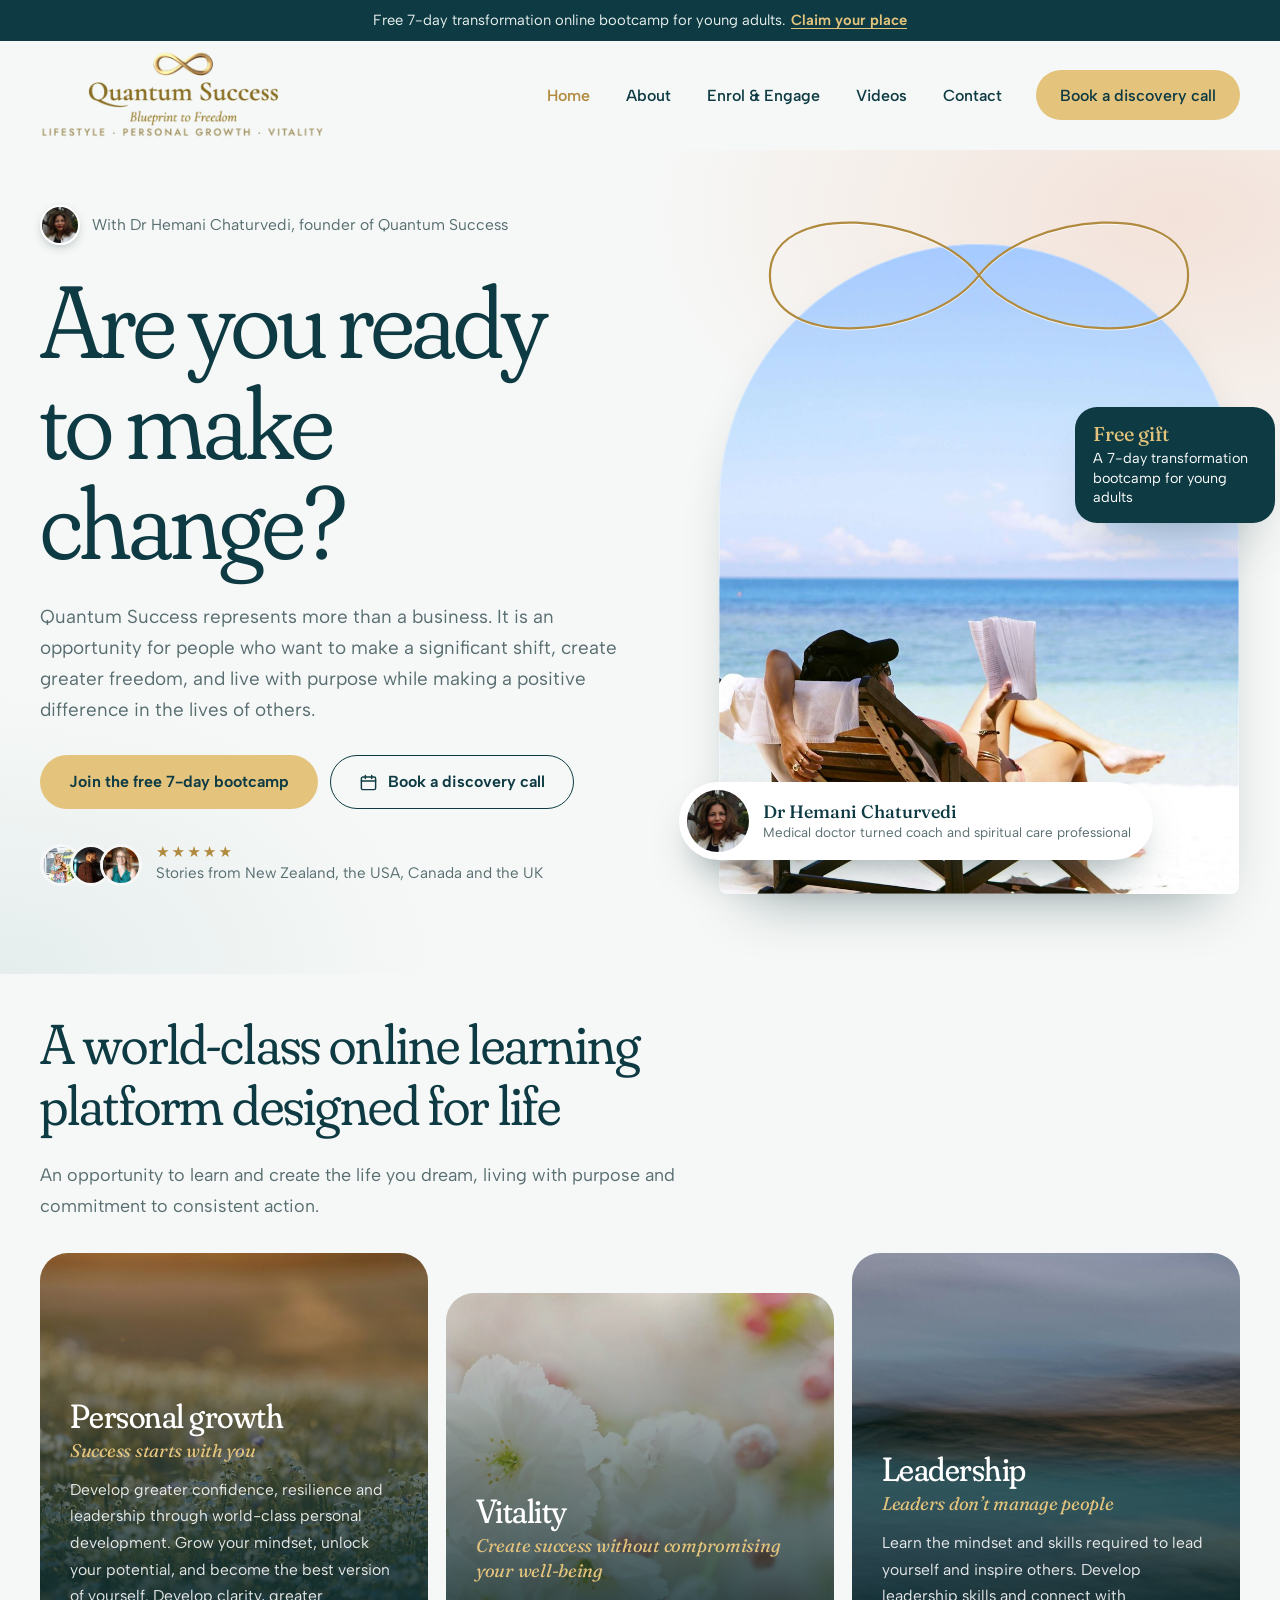
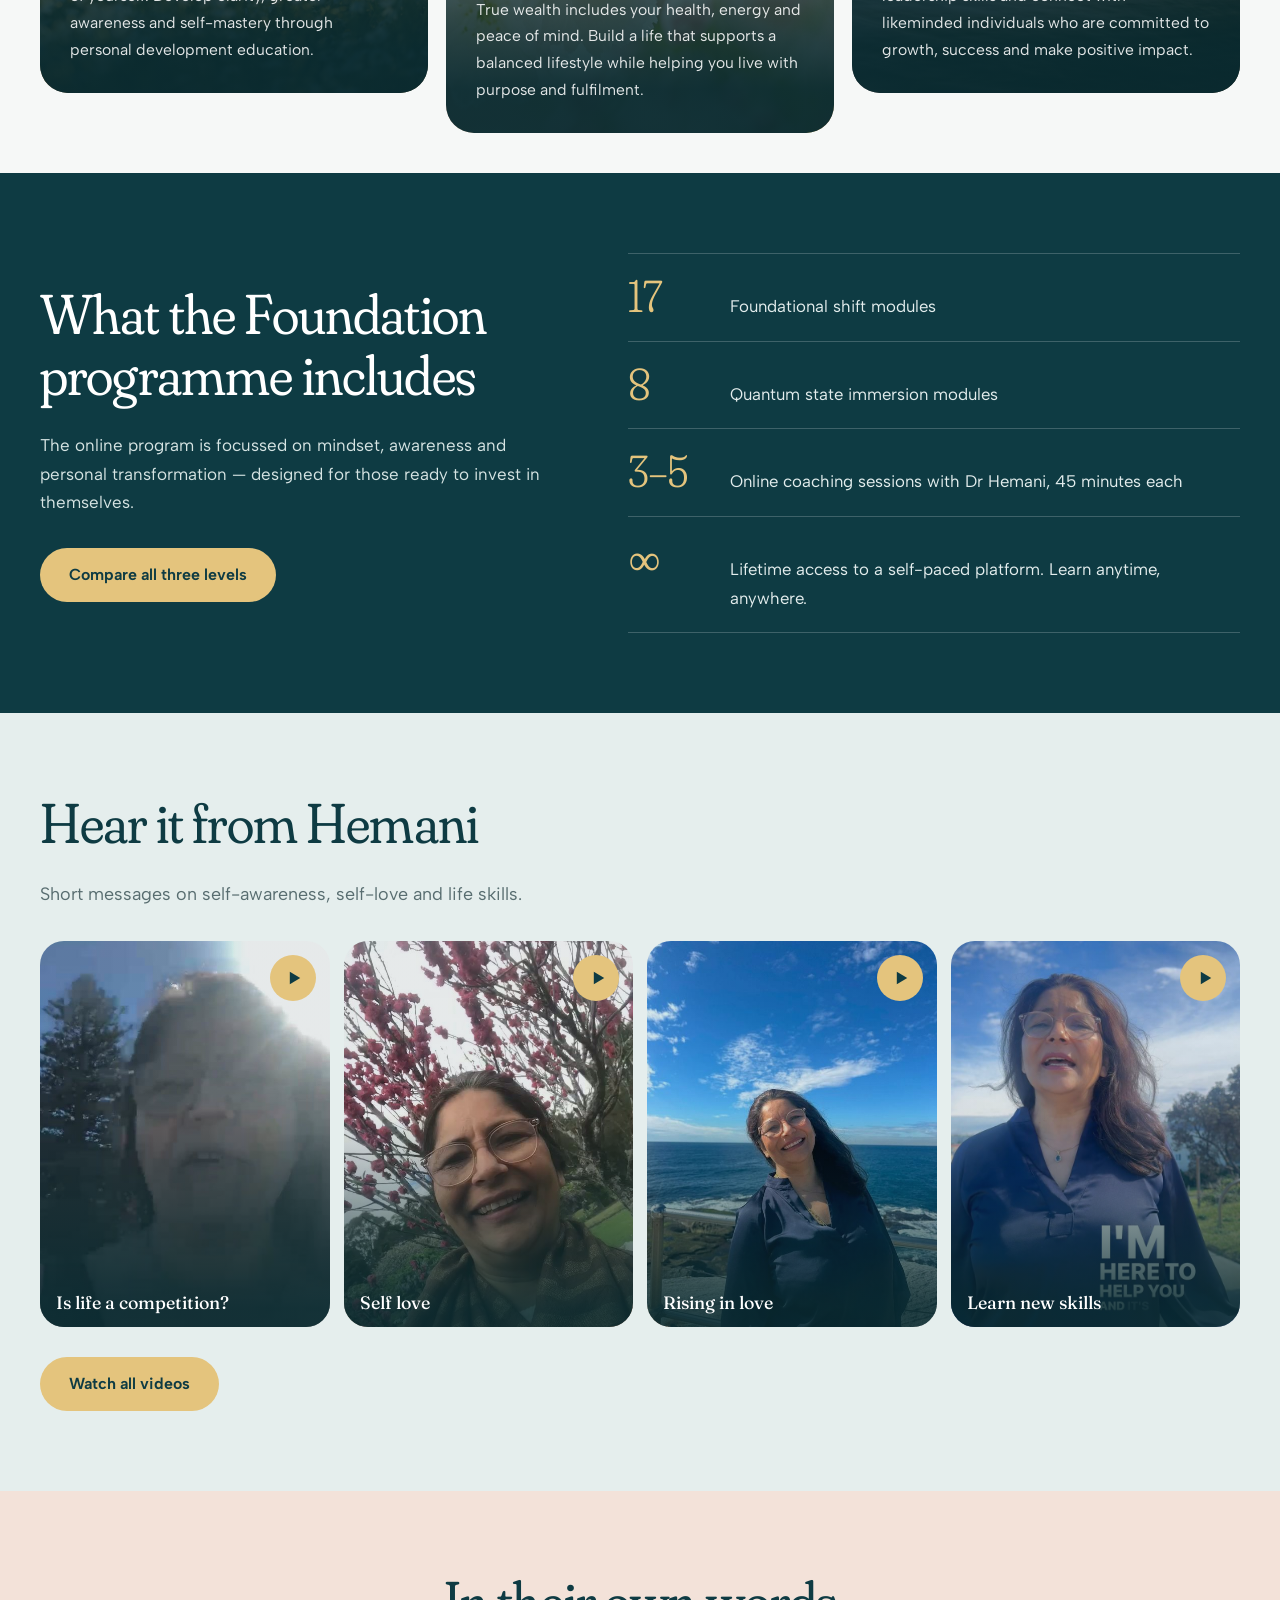
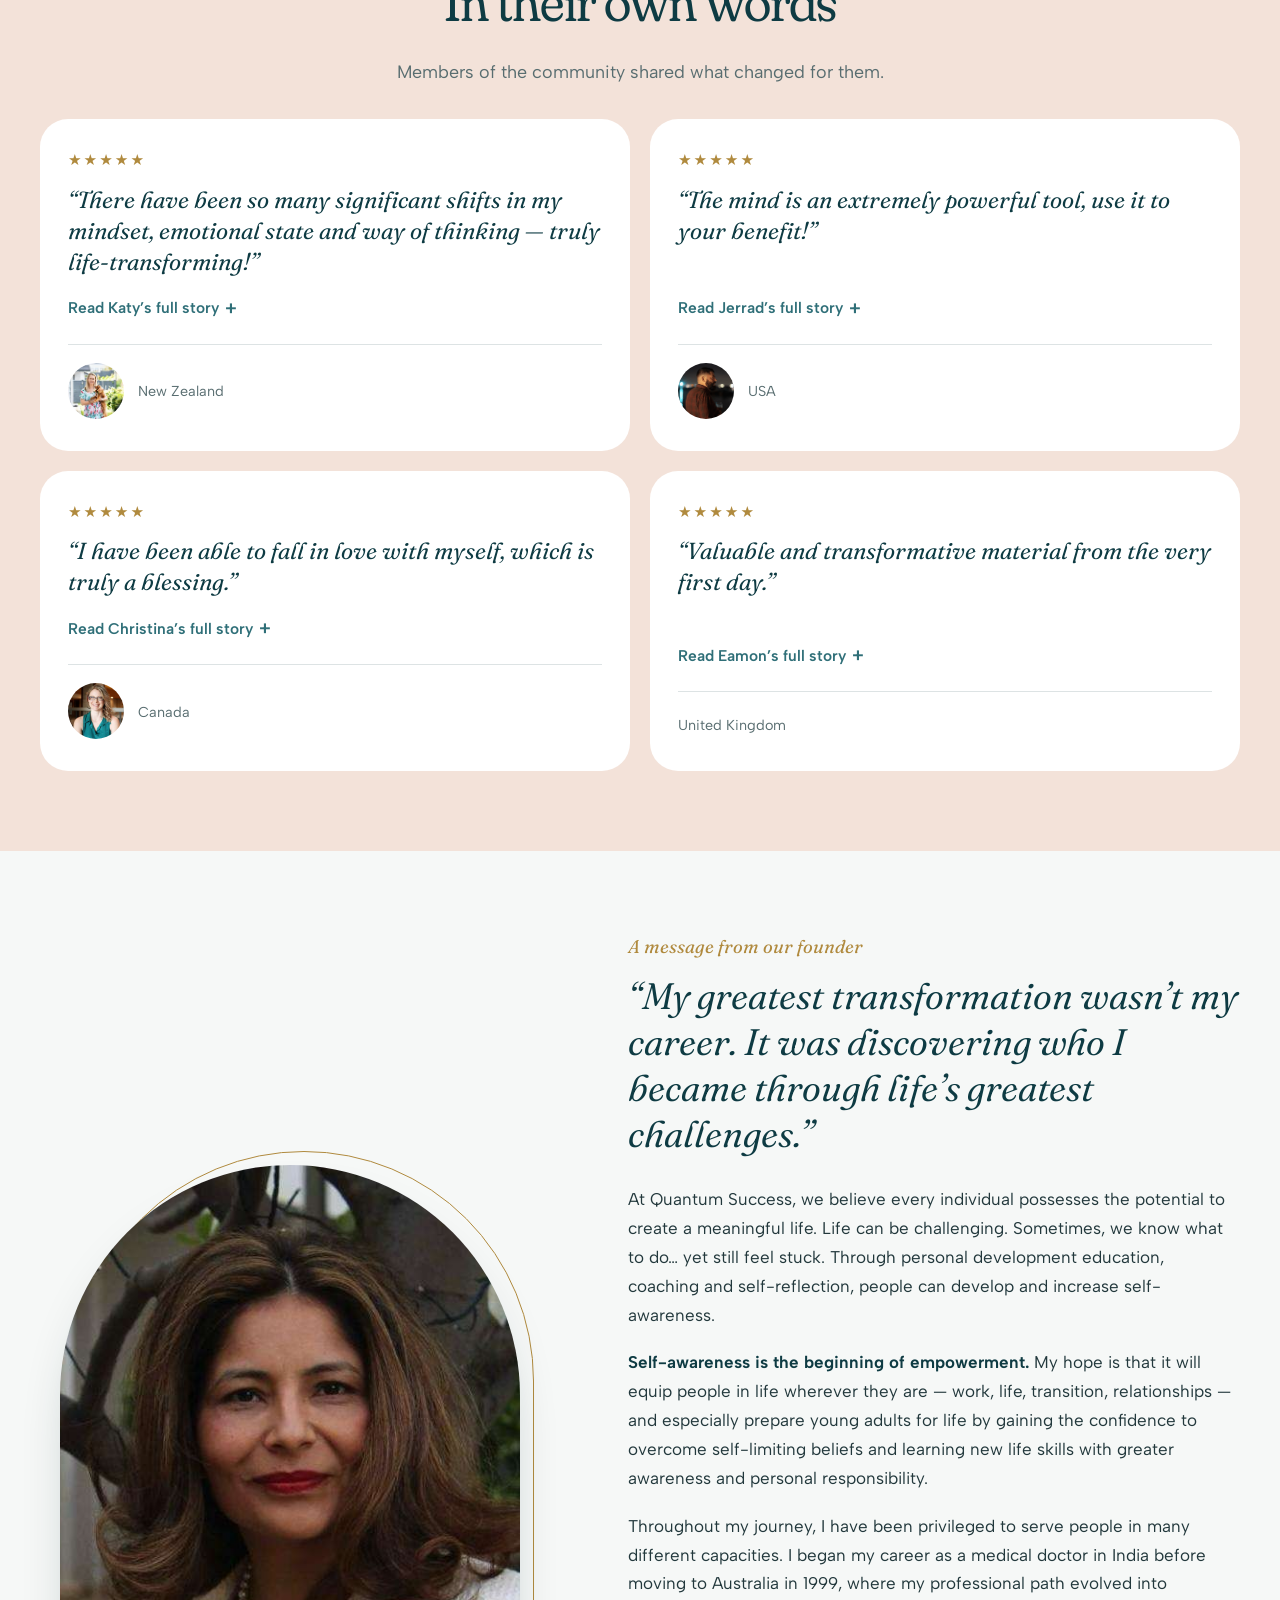
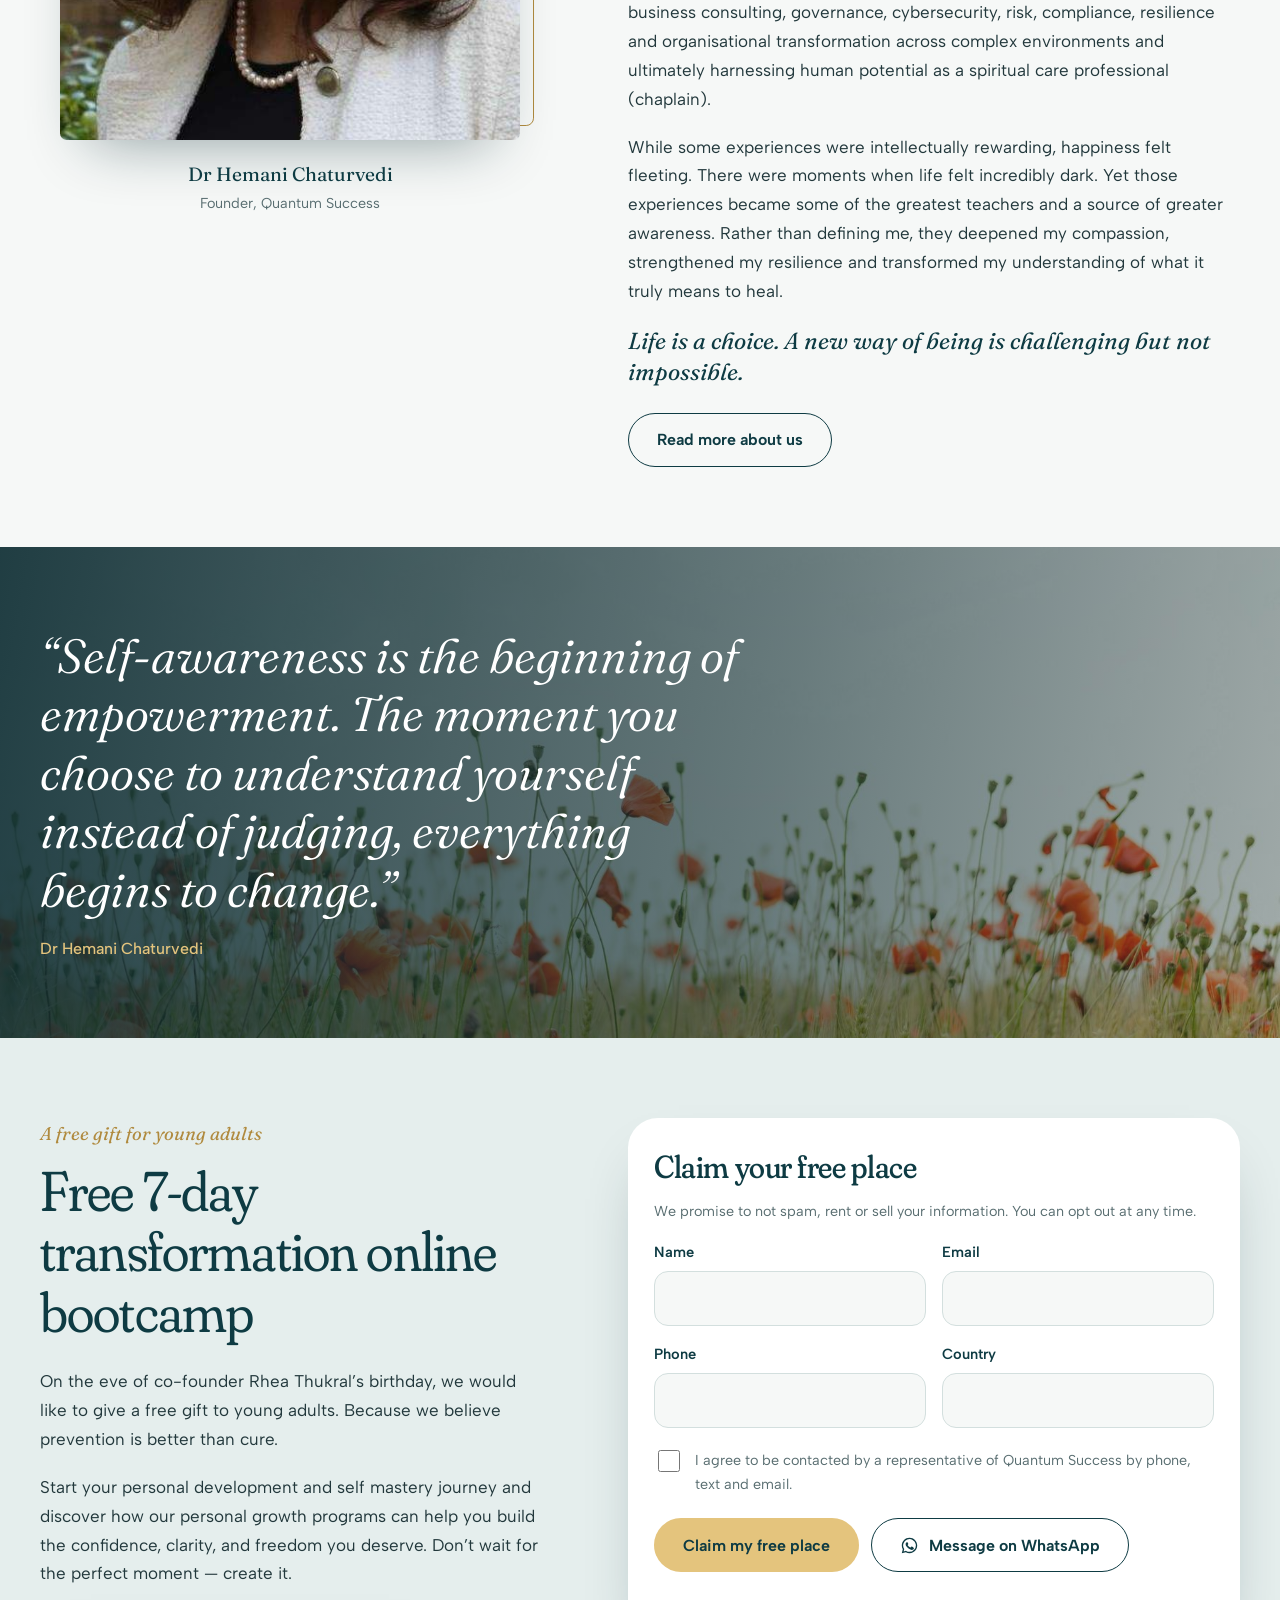
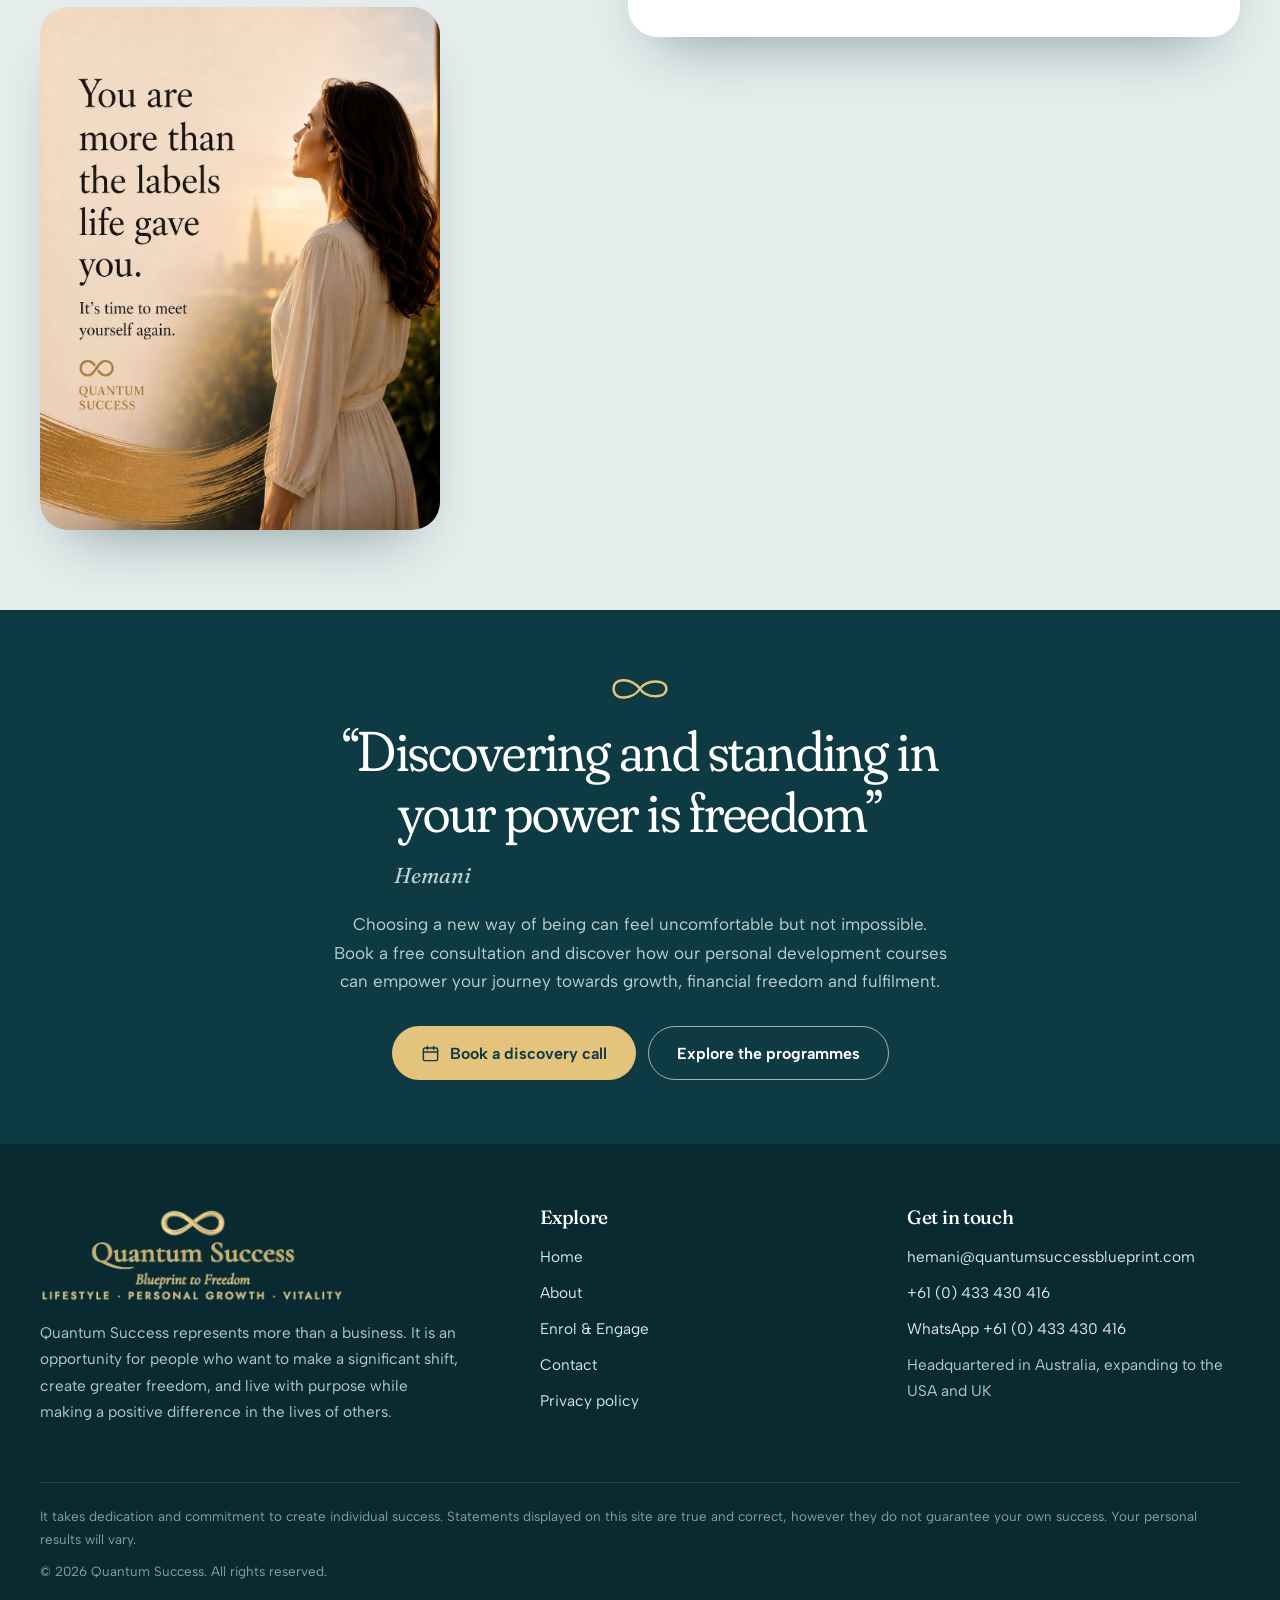
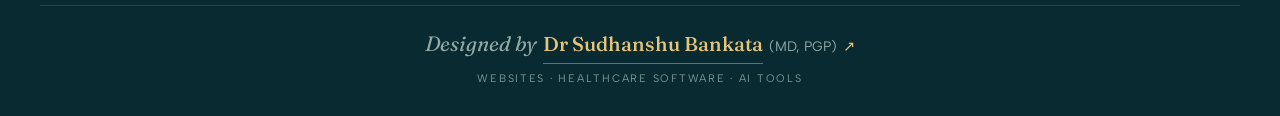
==== index.html @ e7e2527e "Client round 1: remove opportunity link, new logo, testimonials, gold buttons, tighter spacing Co-Au" ====
<!doctype html>
<html lang="en">
<head>
  <meta charset="utf-8">
  <meta name="viewport" content="width=device-width, initial-scale=1">
  <title>Quantum Success, Blueprint to Freedom | Dr Hemani Chaturvedi</title>
  <meta name="description" content="World-class online personal development education. Build confidence, leadership and a life designed on your own terms with Dr Hemani Chaturvedi.">
  <meta name="theme-color" content="#0e3b43">
  <meta property="og:type" content="website">
  <meta property="og:site_name" content="Quantum Success — Blueprint to Freedom">
  <meta property="og:title" content="Quantum Success, Blueprint to Freedom | Dr Hemani Chaturvedi">
  <meta property="og:description" content="World-class online personal development education. Build confidence, leadership and a life designed on your own terms with Dr Hemani Chaturvedi.">
  <meta property="og:image" content="https://www.quantumsuccessblueprint.com/assets/img/og-image.jpg">
  <meta property="og:url" content="https://www.quantumsuccessblueprint.com/">
  <meta name="twitter:card" content="summary_large_image">
  <link rel="canonical" href="https://www.quantumsuccessblueprint.com/">
  <link rel="icon" type="image/png" href="assets/img/favicon.png">
  <link rel="apple-touch-icon" href="assets/img/apple-touch-icon.png">
  <link rel="preconnect" href="https://fonts.googleapis.com">
  <link rel="preconnect" href="https://fonts.gstatic.com" crossorigin>
  <link rel="stylesheet" href="https://fonts.googleapis.com/css2?family=Albert+Sans:wght@400;500;600;700&family=Fraunces:ital,opsz,wght,SOFT@0,9..144,300..600,100;1,9..144,300..500,100&display=swap">
  <link rel="stylesheet" href="assets/css/site.css?v=5d77574a">
  <script type="application/ld+json">{"@context":"https://schema.org","@type":"Organization","name":"Quantum Success","alternateName":"Blueprint to Freedom","email":"hemani@quantumsuccessblueprint.com","telephone":"+61433430416","founder":{"@type":"Person","name":"Dr Hemani Chaturvedi"},"description":"World-class online personal development education: lifestyle, personal growth and vitality."}</script>
</head>
<body>
<a class="skip" href="#main">Skip to content</a>
<div class="progress" aria-hidden="true"></div>
<!-- SECTION: ANNOUNCEMENT + HEADER (duplicated on all 4 pages — change one, change all) -->
<div class="topbar">Free 7-day transformation online bootcamp for young adults.<a href="#start">Claim your place</a></div>
<header class="site-header">
  <div class="wrap bar">
    <a class="brand" href="./" aria-label="Quantum Success home"><img src="assets/img/logo.png" alt="Quantum Success, Blueprint to Freedom" width="414" height="131"></a>
    <button class="nav-toggle" aria-expanded="false" aria-controls="site-nav"><svg viewBox="0 0 24 24" fill="none" stroke="currentColor" stroke-width="2" stroke-linecap="round"><path d="M4 7h16M4 12h16M4 17h10"/></svg><span class="sr-only">Open menu</span></button>
    <nav class="nav" id="site-nav" aria-label="Main">
      <a href="./" aria-current="page">Home</a><a href="about/">About</a><a href="choose-your-blueprint/">Enrol &amp; Engage</a><a href="videos/">Videos</a><a href="contact-us/">Contact</a>
      <a class="btn btn-deep" href="https://calendly.com/chaturvedihemani/initial-discovery-call-with-hemani" target="_blank" rel="noopener">Book a discovery call</a>
    </nav>
  </div>
</header>

<main id="main">

<!-- SECTION: HERO. Arched photo = assets/img/hero-beach.jpg; the gold infinity line draws itself once on load. -->
<section class="hero">
  <div class="wrap">
    <div>
      <p class="with"><img src="assets/img/hemani.jpg" alt="" width="40" height="40">With Dr Hemani Chaturvedi, founder of Quantum Success</p>
      <h1>Are you ready to make change?</h1>
      <p class="lede">Quantum Success represents more than a business. It is an opportunity for people who want to make a significant shift, create greater freedom, and live with purpose while making a positive difference in the lives of others.</p>
      <div class="cta-row">
        <a class="btn btn-sun" href="#start">Join the free 7-day bootcamp</a>
        <a class="btn btn-line" href="https://calendly.com/chaturvedihemani/initial-discovery-call-with-hemani" target="_blank" rel="noopener"><svg viewBox="0 0 24 24" fill="none" stroke="currentColor" stroke-width="1.8" stroke-linecap="round" stroke-linejoin="round"><rect x="3" y="5" width="18" height="16" rx="2"/><path d="M8 3v4M16 3v4M3 10h18"/></svg> Book a discovery call</a>
      </div>
      <a class="trust" href="#stories"><span class="faces"><img src="assets/img/t-katy.jpg" alt="" width="42" height="42"><img src="assets/img/t-jerrad.png" alt="" width="42" height="42"><img src="assets/img/t-christina.jpg" alt="" width="42" height="42"></span><span><span class="stars" aria-hidden="true">★★★★★</span>Stories from New Zealand, the USA, Canada and the UK</span></a>
    </div>
    <div class="window">
      <svg class="loop" viewBox="0 0 600 170" aria-hidden="true"><path pathLength="1" d="M300 85C252 22 92 8 92 85s160 63 208 0 208-77 208 0-160 63-208 0z"/></svg>
      <div class="arch"><img src="assets/img/hero-beach.jpg" alt="A woman reading in a beach chair by a calm turquoise sea" width="2200" height="1241" fetchpriority="high"></div>
      <div class="badge"><img src="assets/img/hemani.jpg" alt="Dr Hemani Chaturvedi" width="62" height="62"><span><b>Dr Hemani Chaturvedi</b><small>Medical doctor turned coach and spiritual care professional</small></span></div>
      <a class="gift" href="#start"><b>Free gift</b>A 7-day transformation bootcamp for young adults</a>
    </div>
  </div>
</section>

<!-- SECTION: PILLARS. Card photos: assets/img/bg-*.jpg -->
<section class="section" id="platform" style="padding-top:40px">
  <div class="wrap">
    <div class="head">
      <h2>A world-class online learning platform designed for life</h2>
      <p>An opportunity to learn and create the life you dream, living with purpose and commitment to consistent action.</p>
    </div>
    <div class="pillars">
      <article class="pillar"><div class="bg" style="background-image:url(assets/img/bg-golden-field.jpg)"></div><div class="in"><h3>Personal growth</h3><h4>Success starts with you</h4><p>Develop greater confidence, resilience and leadership through world-class personal development. Grow your mindset, unlock your potential, and become the best version of yourself. Develop clarity, greater awareness and self-mastery through personal development education.</p></div></article>
      <article class="pillar"><div class="bg" style="background-image:url(assets/img/bg-white-flowers.jpg)"></div><div class="in"><h3>Vitality</h3><h4>Create success without compromising your well-being</h4><p>True wealth includes your health, energy and peace of mind. Build a life that supports a balanced lifestyle while helping you live with purpose and fulfilment.</p></div></article>
      <article class="pillar"><div class="bg" style="background-image:url(assets/img/bg-blue-water.jpg)"></div><div class="in"><h3>Leadership</h3><h4>Leaders don’t manage people</h4><p>Learn the mindset and skills required to lead yourself and inspire others. Develop leadership skills and connect with likeminded individuals who are committed to growth, success and make positive impact.</p></div></article>
    </div>
  </div>
</section>

<!-- SECTION: FOUNDATION PROGRAMME (all figures are from the Choose Your Blueprint page) -->
<section class="section deep">
  <div class="wrap split">
    <div>
      <h2>What the Foundation programme includes</h2>
      <p>The online program is focussed on mindset, awareness and personal transformation &mdash; designed for those ready to invest in themselves.</p>
      <a class="btn btn-sun" href="choose-your-blueprint/" style="margin-top:12px">Compare all three levels</a>
    </div>
    <div class="includes">
      <div><b>17</b><span>Foundational shift modules</span></div>
      <div><b>8</b><span>Quantum state immersion modules</span></div>
      <div><b>3–5</b><span>Online coaching sessions with Dr Hemani, 45 minutes each</span></div>
      <div><b>∞</b><span>Lifetime access to a self-paced platform. Learn anytime, anywhere.</span></div>
    </div>
  </div>
</section>

<!-- SECTION: WATCH (4 reels from the Videos page; each tile opens that video) -->
<section class="section foam" id="watch">
  <div class="wrap">
    <div class="head"><h2>Hear it from Hemani</h2><p>Short messages on self-awareness, self-love and life skills.</p></div>
    <div class="wstrip"><a class="wtile" href="videos/#v-2738562533205699"><img src="assets/img/social/fb-competition.jpg" alt="" width="576" height="1024" loading="lazy"><span class="ring"><svg viewBox="0 0 24 24" fill="currentColor" aria-hidden="true"><path d="M7 4.5v15l12.5-7.5z"/></svg></span><b>Is life a competition?</b></a><a class="wtile" href="videos/#v-2889259191443445"><img src="assets/img/social/fb-selflove.jpg" alt="" width="576" height="1024" loading="lazy"><span class="ring"><svg viewBox="0 0 24 24" fill="currentColor" aria-hidden="true"><path d="M7 4.5v15l12.5-7.5z"/></svg></span><b>Self love</b></a><a class="wtile" href="videos/#v-1593992842192821"><img src="assets/img/social/fb-rising.jpg" alt="" width="576" height="1024" loading="lazy"><span class="ring"><svg viewBox="0 0 24 24" fill="currentColor" aria-hidden="true"><path d="M7 4.5v15l12.5-7.5z"/></svg></span><b>Rising in love</b></a><a class="wtile" href="videos/#v-995607170200881"><img src="assets/img/social/fb-skills.jpg" alt="" width="576" height="1024" loading="lazy"><span class="ring"><svg viewBox="0 0 24 24" fill="currentColor" aria-hidden="true"><path d="M7 4.5v15l12.5-7.5z"/></svg></span><b>Learn new skills</b></a></div>
    <div class="cta-row"><a class="btn btn-deep" href="videos/">Watch all videos</a></div>
  </div>
</section>

<!-- SECTION: TESTIMONIALS (real, from the client's site). Add one: copy a <figure class="tcard">. -->
<section class="section blush" id="stories">
  <div class="wrap">
    <div class="head center"><h2>In their own words</h2><p>Members of the community shared what changed for them.</p></div>
    <div class="tgrid"><figure class="tcard" style="margin:0"><span class="stars" aria-label="5 out of 5 stars">★★★★★</span><blockquote class="hl" style="margin-inline:0">“There have been so many significant shifts in my mindset, emotional state and way of thinking &mdash; truly life-transforming!”</blockquote><details><summary>Read Katy’s full story</summary><p>Over the last few years, I have learned so much from undertaking our personal development courses and programmes as well as attending several destination and virtual events. There have been so many significant shifts in my mindset, emotional state and way of thinking - truly life-transforming! The flexibility of learning at my own pace, combined with the expertly crafted content has allowed me to delve deep into areas of personal growth that I had never explored before. The host's unique style of delivery and the practical exercises make the material engaging and directly applicable to my daily life. Overall, our courses have not only enhanced my personal growth but also positively impacted my professional life, making me more productive and goal-oriented. I highly recommend them to anyone looking to invest in themselves and their future.</p></details><figcaption class="who"><img src="assets/img/t-katy.jpg" alt="Katy Genc" width="56" height="56" loading="lazy"><span><small>New Zealand</small></span></figcaption></figure><figure class="tcard" style="margin:0"><span class="stars" aria-label="5 out of 5 stars">★★★★★</span><blockquote class="hl" style="margin-inline:0">“The mind is an extremely powerful tool, use it to your benefit!”</blockquote><details><summary>Read Jerrad’s full story</summary><p>It still boggles my mind how much this kind of information can positively affect one's life. The mind is an extremely powerful tool, use it to your benefit! The teachings that these mentors provide and the simplicity in which one can intake is simple and incredible. I notice the positive impact that it has and even more so, notice the difference when I'm not intaking and being involved in such a lovely community. AND the fact that there are live events literally changed my life. Not to mention the amazing experience! I'm forever grateful for this company and look forward to being a part of this community for years to come. Thank you to everyone that keeps it going, and to the beautiful community. I love it.</p></details><figcaption class="who"><img src="assets/img/t-jerrad.png" alt="Jerrad Sanchez" width="56" height="56" loading="lazy"><span><small>USA</small></span></figcaption></figure><figure class="tcard" style="margin:0"><span class="stars" aria-label="5 out of 5 stars">★★★★★</span><blockquote class="hl" style="margin-inline:0">“I have been able to fall in love with myself, which is truly a blessing.”</blockquote><details><summary>Read Christina’s full story</summary><p>Since diving into these online courses, I have been able to fall in love with myself, which is truly a blessing. The actionable steps provided have led me to feel again. Waking up each morning and being thankful for who I am is priceless. The best part is going through the course repeatedly and having my kids show up as their true self! Pure Magic.</p></details><figcaption class="who"><img src="assets/img/t-christina.jpg" alt="Christina Henson" width="56" height="56" loading="lazy"><span><small>Canada</small></span></figcaption></figure><figure class="tcard" style="margin:0"><span class="stars" aria-label="5 out of 5 stars">★★★★★</span><blockquote class="hl" style="margin-inline:0">“Valuable and transformative material from the very first day.”</blockquote><details><summary>Read Eamon’s full story</summary><p>The first course I embarked on here hit the spot - valuable and transformative material from the very first day. Easy to understand and expounded in a relaxed, friendly and professional manner. Implementation was easy and has helped me to explore thoughts way outside of my comfort zone.</p></details><figcaption class="who"><span><small>United Kingdom</small></span></figcaption></figure></div>
  </div>
</section>

<!-- SECTION: FOUNDER MESSAGE -->
<section class="section" id="founder">
  <div class="wrap split">
    <figure class="framed" style="margin-top:0"><img src="assets/img/hemani.jpg" alt="Dr Hemani Chaturvedi, founder of Quantum Success" width="606" height="600" loading="lazy"><figcaption>Dr Hemani Chaturvedi<small>Founder, Quantum Success</small></figcaption></figure>
    <div>
      <span class="note">A message from our founder</span>
      <blockquote class="pull">“My greatest transformation wasn’t my career. It was discovering who I became through life’s greatest challenges.”</blockquote>
      <p>At Quantum Success, we believe every individual possesses the potential to create a meaningful life. Life can be challenging. Sometimes, we know what to do&hellip; yet still feel stuck. Through personal development education, coaching and self-reflection, people can develop and increase self-awareness.</p>
      <p><strong>Self-awareness is the beginning of empowerment.</strong> My hope is that it will equip people in life wherever they are &mdash; work, life, transition, relationships &mdash; and especially prepare young adults for life by gaining the confidence to overcome self-limiting beliefs and learning new life skills with greater awareness and personal responsibility.</p>
      <p>Throughout my journey, I have been privileged to serve people in many different capacities. I began my career as a medical doctor in India before moving to Australia in 1999, where my professional path evolved into business consulting, governance, cybersecurity, risk, compliance, resilience and organisational transformation across complex environments and ultimately harnessing human potential as a spiritual care professional (chaplain).</p>
      <p>While some experiences were intellectually rewarding, happiness felt fleeting. There were moments when life felt incredibly dark. Yet those experiences became some of the greatest teachers and a source of greater awareness. Rather than defining me, they deepened my compassion, strengthened my resilience and transformed my understanding of what it truly means to heal.</p>
      <p style="font-family:var(--display);font-size:1.45rem;font-style:italic;color:var(--deep);line-height:1.35">Life is a choice. A new way of being is challenging but not impossible.</p>
      <a class="btn btn-line" href="about/">Read more about us</a>
    </div>
  </div>
</section>

<!-- SECTION: QUOTE BAND -->
<section class="band" style="background-image:url(assets/img/bg-orange-flowers.jpg)">
  <div class="wrap">
    <blockquote>“Self-awareness is the beginning of empowerment. The moment you choose to understand yourself instead of judging, everything begins to change.”</blockquote>
    <cite>Dr Hemani Chaturvedi</cite>
  </div>
</section>

<!-- SECTION: FREE GIFT + SIGN-UP FORM -->
<section class="section foam" id="start">
  <div class="wrap split" style="align-items:start">
    <div>
      <span class="note">A free gift for young adults</span>
      <h2>Free 7-day transformation online bootcamp</h2>
      <p>On the eve of co-founder Rhea Thukral’s birthday, we would like to give a free gift to young adults. Because we believe prevention is better than cure.</p>
      <p>Start your personal development and self mastery journey and discover how our personal growth programs can help you build the confidence, clarity, and freedom you deserve. Don’t wait for the perfect moment &mdash; create it.</p>
      <img src="assets/img/meet-yourself.jpg" alt="A woman in a cream dress looks towards the morning light. You are more than the labels life gave you. It’s time to meet yourself again. Quantum Success." width="1052" height="1375" loading="lazy" style="border-radius:28px;max-width:400px;width:100%;margin-top:12px;box-shadow:var(--shadow)">
    </div>
    <div><form class="formcard" data-enquiry="Free 7-day bootcamp" novalidate>
  <h3>Claim your free place</h3>
  <p class="privacy">We promise to not spam, rent or sell your information. You can opt out at any time.</p>
  <div class="row2">
    <div class="field"><label for="f-name-fre">Name</label><input id="f-name-fre" name="name" autocomplete="name" required></div>
    <div class="field"><label for="f-email-fre">Email</label><input id="f-email-fre" name="email" type="email" autocomplete="email" required></div>
    <div class="field"><label for="f-phone-fre">Phone</label><input id="f-phone-fre" name="phone" type="tel" autocomplete="tel" required></div>
    <div class="field"><label for="f-country-fre">Country</label><input id="f-country-fre" name="country" list="countries" autocomplete="country-name" required></div>
  </div>
  
  <label class="check"><input type="checkbox" required><span>I agree to be contacted by a representative of Quantum Success by phone, text and email.</span></label>
  <div class="cta-row"><button class="btn btn-deep" type="submit">Claim my free place</button><a class="btn btn-line" href="#" data-wa><svg viewBox="0 0 32 32" fill="currentColor"><path d="M16 3C8.8 3 3 8.8 3 16c0 2.3.6 4.5 1.7 6.4L3 29l6.8-1.8A13 13 0 0016 29c7.2 0 13-5.8 13-13S23.2 3 16 3zm0 23.7c-2 0-3.9-.6-5.5-1.6l-.4-.2-4 1 1.1-3.9-.3-.4A10.7 10.7 0 1116 26.7zm5.9-8c-.3-.2-1.9-.9-2.2-1s-.5-.2-.7.2-.8 1-1 1.2-.4.2-.7.1a8.7 8.7 0 01-4.3-3.8c-.3-.6.3-.5.9-1.7.1-.2 0-.4 0-.5l-1-2.3c-.2-.6-.5-.5-.7-.5h-.6c-.2 0-.6.1-.9.4s-1.2 1.2-1.2 2.9 1.2 3.4 1.4 3.6c.2.2 2.4 3.7 5.9 5.2 2.2.9 3 1 4.1.8.7-.1 1.9-.8 2.2-1.5s.3-1.4.2-1.5-.3-.2-.6-.4z"/></svg> Message on WhatsApp</a></div>
  <p class="form-note" role="status" aria-live="polite"></p>
  <datalist id="countries"></datalist>
</form></div>
  </div>
</section>

<!-- SECTION: CLOSING -->
<section class="closing">
  <div class="wrap">
    <svg class="loop-mark" viewBox="0 0 80 36" fill="none" stroke="currentColor" stroke-width="3" stroke-linecap="round" aria-hidden="true"><path d="M40 18C32 6 8 2 8 18s24 12 32 0c8-12 32-12 32 0S48 30 40 18z"/></svg>
    <h2>&ldquo;Discovering and standing in your power is freedom&rdquo;</h2>
    <p class="sign" style="margin:-6px 0 20px">Hemani</p>
    <p>Choosing a new way of being can feel uncomfortable but not impossible. Book a free consultation and discover how our personal development courses can empower your journey towards growth, financial freedom and fulfilment.</p>
    <div class="cta-row"><a class="btn btn-sun" href="https://calendly.com/chaturvedihemani/initial-discovery-call-with-hemani" target="_blank" rel="noopener"><svg viewBox="0 0 24 24" fill="none" stroke="currentColor" stroke-width="1.8" stroke-linecap="round" stroke-linejoin="round"><rect x="3" y="5" width="18" height="16" rx="2"/><path d="M8 3v4M16 3v4M3 10h18"/></svg> Book a discovery call</a><a class="btn btn-light" href="choose-your-blueprint/">Explore the programmes</a></div>
  </div>
</section>
</main>
<!-- SECTION: FOOTER (duplicated on all 4 pages — change one, change all) -->
<footer class="site-footer">
  <div class="wrap">
    <div class="fgrid">
      <div>
        <img class="flogo" src="assets/img/logo-light.png" alt="Quantum Success, Blueprint to Freedom" width="414" height="131">
        <p style="max-width:42ch">Quantum Success represents more than a business. It is an opportunity for people who want to make a significant shift, create greater freedom, and live with purpose while making a positive difference in the lives of others.</p>
      </div>
      <div>
        <h4>Explore</h4>
        <ul>
          <li><a href="./">Home</a></li>
          <li><a href="about/">About</a></li>
          <li><a href="choose-your-blueprint/">Enrol &amp; Engage</a></li>
          <li><a href="contact-us/">Contact</a></li>
          <li><a href="privacy-policy/">Privacy policy</a></li>
        </ul>
      </div>
      <div>
        <h4>Get in touch</h4>
        <ul>
          <li><a href="mailto:hemani@quantumsuccessblueprint.com">hemani@quantumsuccessblueprint.com</a></li>
          <li><a href="tel:+61433430416">+61 (0) 433 430 416</a></li>
          <li><a href="https://wa.me/61433430416" rel="noopener">WhatsApp +61 (0) 433 430 416</a></li>
          <li>Headquartered in Australia, expanding to the USA and UK</li>
        </ul>
      </div>
    </div>
    <div class="fine">
      <p>It takes dedication and commitment to create individual success. Statements displayed on this site are true and correct, however they do not guarantee your own success. Your personal results will vary.</p>
      <p>&copy; <span data-year>2026</span> Quantum Success. All rights reserved.</p>
    </div>
  <div class="made-by"><a class="mb" href="https://lexmedix.in/services/" target="_blank" rel="noopener"><span class="mb-main"><span class="mb-pre">Designed by</span> <span class="mb-name">Dr Sudhanshu Bankata</span> <span class="mb-cred">(MD, PGP)</span><span class="mb-arrow" aria-hidden="true">&#8599;</span></span><span class="mb-sr">, </span><span class="mb-sub">Websites &middot; Healthcare software &middot; AI tools</span><span class="mb-sr"> (opens in a new tab)</span></a></div>
</div>
</footer>
<a class="wa" href="https://wa.me/61433430416" rel="noopener" aria-label="Chat on WhatsApp"><svg viewBox="0 0 32 32" fill="currentColor"><path d="M16 3C8.8 3 3 8.8 3 16c0 2.3.6 4.5 1.7 6.4L3 29l6.8-1.8A13 13 0 0016 29c7.2 0 13-5.8 13-13S23.2 3 16 3zm0 23.7c-2 0-3.9-.6-5.5-1.6l-.4-.2-4 1 1.1-3.9-.3-.4A10.7 10.7 0 1116 26.7zm5.9-8c-.3-.2-1.9-.9-2.2-1s-.5-.2-.7.2-.8 1-1 1.2-.4.2-.7.1a8.7 8.7 0 01-4.3-3.8c-.3-.6.3-.5.9-1.7.1-.2 0-.4 0-.5l-1-2.3c-.2-.6-.5-.5-.7-.5h-.6c-.2 0-.6.1-.9.4s-1.2 1.2-1.2 2.9 1.2 3.4 1.4 3.6c.2.2 2.4 3.7 5.9 5.2 2.2.9 3 1 4.1.8.7-.1 1.9-.8 2.2-1.5s.3-1.4.2-1.5-.3-.2-.6-.4z"/></svg><span>WhatsApp</span></a>
<button class="to-top" aria-label="Back to top"><svg viewBox="0 0 24 24" fill="none" stroke="currentColor" stroke-width="2" stroke-linecap="round" stroke-linejoin="round"><path d="M12 19V5M5 12l7-7 7 7"/></svg></button>
<script src="assets/js/site.js" defer></script>
</body>
</html>
---- assets/css/site.css ----
/* =====================================================================
   QUANTUM SUCCESS — Blueprint to Freedom · site.css
   Design: "Dawn at the shore" — sea-deep teal, brand gold, mist and blush,
   taken from the client's beach photography and gold infinity logo.
   Mobile-first. Colours ONLY from the :root tokens below.
   Breakpoints: 640 / 900 / 1100 (desktop menu) / 1280
   ===================================================================== */
:root{
  --deep:#0e3b43;      /* sea-deep teal — headings, dark bands, primary buttons */
  --deep-2:#092a30;    /* footer */
  --tide:#2f6f78;      /* links */
  --gold:#b08a3e;      /* brand gold (logo) — lines, small accents */
  --sun:#e4c47d;       /* soft gold — accent buttons, accents on dark */
  --sun-2:#f4e6c1;
  --mist:#f6f8f7;      /* page */
  --foam:#e5eeed;      /* alternate section */
  --blush:#f3e2d9;     /* testimonials / warm band */
  --text:#22383c;
  --muted:#586d70;
  --line:rgba(14,59,67,.14);
  --shadow:0 30px 60px -30px rgba(9,42,48,.45);
  --display:"Fraunces",Georgia,"Times New Roman",serif;
  --sans:"Albert Sans",system-ui,-apple-system,"Segoe UI",Roboto,sans-serif;
  --maxw:1200px;
}
*,*::before,*::after{box-sizing:border-box}
html{overflow-x:clip;scroll-behavior:smooth;-webkit-text-size-adjust:100%}
body{margin:0;font-family:var(--sans);font-size:1.0625rem;line-height:1.7;color:var(--text);background:var(--mist);overflow-x:hidden}
img{max-width:100%;height:auto;display:block}
a{color:var(--tide);text-decoration-thickness:1px;text-underline-offset:3px}
a:hover{color:var(--deep)}
h1,h2,h3,h4{font-family:var(--display);font-weight:400;line-height:1.08;color:var(--deep);margin:0 0 .45em;letter-spacing:-.015em;font-variation-settings:"SOFT" 100,"opsz" 96}
h1{font-size:clamp(3.2rem,12vw,6.4rem);font-weight:340;line-height:.98;letter-spacing:-.03em;font-variation-settings:"SOFT" 100,"opsz" 144}
h2{font-size:clamp(2.1rem,5.4vw,3.5rem);font-weight:360}
h3{font-size:clamp(1.45rem,3vw,1.8rem);font-weight:450}
p{margin:0 0 1.1em}
strong{font-weight:650;color:var(--deep)}
.sr-only{position:absolute;width:1px;height:1px;overflow:hidden;clip:rect(0 0 0 0);white-space:nowrap}
.wrap{width:min(100% - 32px,var(--maxw));margin-inline:auto}
:focus-visible{outline:3px solid var(--tide);outline-offset:3px;border-radius:8px}
.skip{position:absolute;left:-999px;top:8px;background:var(--deep);color:#fff;padding:10px 16px;border-radius:8px;z-index:200}
.skip:focus{left:8px}
.lede{font-size:1.18rem;line-height:1.65;color:var(--muted);max-width:56ch}
.note{font-family:var(--display);font-style:italic;font-weight:400;color:var(--gold);font-size:1.15rem;margin-bottom:.6em;display:block}

/* ---------- announcement + header ---------- */
.topbar{background:var(--deep);color:#e9f1f0;font-size:.92rem;text-align:center;padding:10px 16px;line-height:1.45}
.topbar a{color:var(--sun);font-weight:650;text-decoration:underline;text-underline-offset:3px;margin-left:6px;white-space:nowrap}
.topbar a:hover{color:#fff}
.site-header{position:sticky;top:0;z-index:100;background:rgba(246,248,247,.82);backdrop-filter:saturate(1.3) blur(14px);-webkit-backdrop-filter:saturate(1.3) blur(14px);border-bottom:1px solid transparent;transition:border-color .3s,box-shadow .3s}
.site-header.scrolled{border-color:var(--line);box-shadow:0 10px 30px -24px rgba(9,42,48,.6)}
.bar{display:flex;align-items:center;justify-content:space-between;gap:16px;min-height:90px}
.brand{min-width:0;flex:0 1 auto}
.brand img{height:70px;width:auto;max-width:100%;object-fit:contain}
.nav-toggle{background:#fff;border:1px solid var(--line);border-radius:14px;width:48px;height:48px;display:grid;place-items:center;color:var(--deep);cursor:pointer}
.nav-toggle svg{width:24px;height:24px}
.nav{position:fixed;inset:90px 0 auto 0;background:var(--mist);padding:8px 16px 26px;display:none;flex-direction:column;border-bottom:1px solid var(--line);box-shadow:var(--shadow)}
.nav.open{display:flex}
.nav a{padding:15px 6px;font-weight:550;color:var(--deep);text-decoration:none;border-bottom:1px solid var(--line);font-size:1.05rem}
.nav a[aria-current="page"]{color:var(--gold)}
.nav .btn{margin-top:16px;border:0;justify-content:center}

/* ---------- buttons ---------- */
.btn{display:inline-flex;align-items:center;justify-content:center;gap:10px;min-height:54px;padding:0 28px;border-radius:999px;font:650 1rem/1.1 var(--sans);text-decoration:none;cursor:pointer;border:1.5px solid transparent;transition:background .25s,color .25s,border-color .25s,transform .25s}
.btn:active{transform:translateY(1px)}
.btn svg{width:19px;height:19px;flex:none}
.btn-sun{background:var(--sun);color:var(--deep)}
.btn-sun:hover{background:#d9b464;color:var(--deep)}
.btn-deep{background:var(--sun);color:var(--deep)}
.btn-deep:hover{background:#d9b464;color:var(--deep)}
.btn-line{border-color:var(--deep);color:var(--deep);background:transparent}
.btn-line:hover,.btn-line:focus-visible{background:var(--sun);border-color:var(--sun);color:var(--deep)}
.btn-light{border-color:rgba(255,255,255,.6);color:#fff}
.btn-light:hover,.btn-light:focus-visible{background:var(--sun);border-color:var(--sun);color:var(--deep)}
.cta-row{display:flex;flex-wrap:wrap;gap:12px;margin-top:30px}
@media (max-width:639px){.hero .cta-row .btn,.phero .cta-row .btn,.formcard .cta-row .btn{width:100%}}

/* ---------- HERO (the one bold moment: the arched window + drawn infinity) ---------- */
.hero{position:relative;padding:32px 0 56px;background:
  radial-gradient(60% 55% at 92% 8%,var(--blush) 0,transparent 70%),
  radial-gradient(50% 50% at 0% 100%,var(--foam) 0,transparent 70%),var(--mist);overflow:hidden}
.hero .wrap{display:grid;gap:56px;align-items:center}
.hero .with{display:flex;align-items:center;gap:12px;color:var(--muted);font-size:.98rem;margin-bottom:26px}
.hero .with img{width:40px;height:40px;border-radius:50%;object-fit:cover;object-position:top;border:2px solid #fff;box-shadow:0 4px 12px -4px rgba(9,42,48,.4)}
.hero h1{max-width:9.5ch;margin-bottom:28px}
.hero .lede{margin-bottom:0}
.trust{display:flex;align-items:center;gap:14px;margin-top:34px;color:var(--muted);font-size:.95rem;text-decoration:none}
.trust:hover{color:var(--deep)}
.faces{display:flex;flex:none}
.faces img{width:42px;height:42px;border-radius:50%;object-fit:cover;border:3px solid var(--mist);margin-left:-12px;background:#fff}
.faces img:first-child{margin-left:0}
.stars{color:var(--gold);letter-spacing:2px;font-size:.95rem;display:block;line-height:1.2}

.window{position:relative;max-width:520px;width:100%;margin-inline:auto;padding-top:46px}
.arch{position:relative;aspect-ratio:4/5;border-radius:999px 999px 30px 30px;overflow:hidden;box-shadow:var(--shadow);background:var(--foam)}
.arch img{width:100%;height:100%;object-fit:cover;object-position:52% 60%;transform-origin:58% 82%;animation:breathe 26s ease-in-out infinite alternate}
.arch::after{content:"";position:absolute;inset:0;border-radius:inherit;box-shadow:inset 0 0 0 1px rgba(255,255,255,.35)}
@keyframes breathe{from{transform:scale(1.18)}to{transform:scale(1.3)}}
.loop{position:absolute;left:50%;top:-8px;width:116%;transform:translateX(-50%);color:var(--gold);pointer-events:none;overflow:visible;z-index:3;filter:drop-shadow(0 1px 0 rgba(255,255,255,.7))}
.loop path{fill:none;stroke:currentColor;stroke-width:2.2;stroke-linecap:round;stroke-dasharray:1;stroke-dashoffset:1;animation:draw 3.2s .3s cubic-bezier(.65,0,.35,1) forwards}
@keyframes draw{to{stroke-dashoffset:0}}
.badge{position:absolute;z-index:4;left:-6px;bottom:34px;display:flex;align-items:center;gap:14px;background:#fff;border-radius:999px;padding:8px 22px 8px 8px;box-shadow:0 20px 40px -18px rgba(9,42,48,.5);max-width:92%}
.badge img{width:62px;height:62px;border-radius:50%;object-fit:cover;object-position:top}
.badge b{display:block;font-family:var(--display);font-weight:500;font-size:1.12rem;color:var(--deep);line-height:1.15}
.badge small{display:block;color:var(--muted);font-size:.84rem;line-height:1.35}
.gift{position:absolute;z-index:4;right:-4px;top:30%;background:var(--deep);color:#fff;border-radius:22px;padding:16px 18px;max-width:200px;box-shadow:var(--shadow);text-decoration:none;font-size:.9rem;line-height:1.35;display:none}
.gift b{display:block;font-family:var(--display);font-weight:450;font-size:1.25rem;color:var(--sun);margin-bottom:4px;line-height:1.1}
.gift:hover{color:#fff;background:var(--tide)}

/* ---------- sections ---------- */
.section{padding:56px 0}
.section.foam{background:var(--foam)}
.section.blush{background:var(--blush)}
.section.deep{background:var(--deep);color:#d6e4e3}
.section.deep h2,.section.deep h3{color:#fff}
.section.deep strong{color:#fff}
.head{max-width:740px;margin:0 0 32px}
.head.center{margin-inline:auto;text-align:center}
.head p{color:var(--muted);font-size:1.12rem}
.section.deep .head p{color:#bcd1cf}
.loop-mark{display:block;width:66px;color:var(--gold);margin-bottom:18px}
.center .loop-mark{margin-inline:auto}

/* pillars — photo cards */
.pillars{display:grid;gap:18px}
.pillar{position:relative;min-height:440px;border-radius:28px;overflow:hidden;color:#fff;display:flex;align-items:flex-end;isolation:isolate}
.pillar .bg{position:absolute;inset:0;z-index:-2;background-size:cover;background-position:center;transition:transform 1.4s cubic-bezier(.2,.7,.2,1)}
.pillar:hover .bg{transform:scale(1.05)}
.pillar::before{content:"";position:absolute;inset:0;z-index:-1;background:linear-gradient(to top,rgba(9,42,48,.95) 10%,rgba(9,42,48,.55) 55%,rgba(9,42,48,.05))}
.pillar .in{padding:30px}
.pillar h3{color:#fff;font-size:2.1rem;font-weight:400;margin-bottom:.15em}
.pillar h4{font:italic 400 1.15rem/1.35 var(--display);color:var(--sun);margin-bottom:.7em}
.pillar p{font-size:.98rem;color:rgba(255,255,255,.88);margin:0}

/* includes (foundation) */
.includes{display:grid;gap:0;border-top:1px solid rgba(255,255,255,.2)}
.includes div{display:grid;grid-template-columns:5.2rem 1fr;gap:18px;align-items:baseline;padding:20px 0;border-bottom:1px solid rgba(255,255,255,.2)}
.includes b{font:300 2.8rem/1 var(--display);color:var(--sun);font-variation-settings:"SOFT" 100,"opsz" 144}
.includes span{color:#e3eded;font-size:1.05rem}

/* split */
.split{display:grid;gap:48px;align-items:center}
.framed{position:relative;max-width:460px;margin-inline:auto;width:100%}
.framed img{width:100%;aspect-ratio:4/5;object-fit:cover;object-position:center top;border-radius:999px 999px 28px 28px;box-shadow:var(--shadow)}
.framed::before{content:"";position:absolute;inset:-14px -14px auto 14px;aspect-ratio:4/5;border:1.5px solid var(--gold);border-radius:999px 999px 34px 34px;z-index:-1}
.framed figcaption{margin-top:18px;text-align:center;font-family:var(--display);font-size:1.2rem;color:var(--deep)}
.framed figcaption small{display:block;font-family:var(--sans);font-size:.9rem;color:var(--muted)}
.pull{font:italic 360 clamp(1.6rem,3.6vw,2.3rem)/1.25 var(--display);color:var(--deep);margin:0 0 28px;max-width:30ch}
.pull cite{display:block;font:500 .98rem/1.4 var(--sans);font-style:normal;color:var(--gold);margin-top:14px}

/* testimonials */
.tgrid{display:grid;gap:20px}
.tcard{background:#fff;border-radius:28px;padding:32px 28px;display:flex;flex-direction:column}
.tcard .hl{font:italic 380 1.45rem/1.35 var(--display);color:var(--deep);margin:14px 0 18px;flex:1}
.tcard details{margin-bottom:22px;color:var(--muted);font-size:.97rem}
.tcard summary{cursor:pointer;color:var(--tide);font-weight:600;list-style:none;display:inline-flex;align-items:center;gap:6px}
.tcard summary::-webkit-details-marker{display:none}
.tcard summary::after{content:"+";font-size:1.2rem;line-height:1}
.tcard details[open] summary::after{content:"–"}
.tcard details p{margin:12px 0 0}
.who{display:flex;align-items:center;gap:14px;border-top:1px solid var(--line);padding-top:18px}
.who img{width:56px;height:56px;border-radius:50%;object-fit:cover}
.who .ini{flex:none;width:56px;height:56px;border-radius:50%;display:grid;place-items:center;background:var(--foam);color:var(--deep);font:400 1.6rem/1 var(--display)}
.who b{display:block;font-family:var(--display);font-weight:500;font-size:1.2rem;color:var(--deep);line-height:1.15}
.who small{color:var(--muted);font-size:.9rem}

/* features / steps / help */
.feat{display:grid;gap:18px}
.fcard{background:#fff;border-radius:24px;padding:30px;border:1px solid var(--line)}
.fcard .ic{width:52px;height:52px;border-radius:50%;background:var(--foam);color:var(--deep);display:grid;place-items:center;margin-bottom:18px}
.fcard .ic svg{width:24px;height:24px}
.fcard p{color:var(--muted);margin:0 0 14px}
.fcard .tick{font-family:var(--display);font-style:italic;color:var(--gold);font-size:1.12rem}
.steps{display:grid;gap:0;counter-reset:s;border-top:1px solid rgba(255,255,255,.2)}
.step{display:grid;grid-template-columns:4.2rem 1fr;gap:16px;padding:26px 0;border-bottom:1px solid rgba(255,255,255,.2)}
.step::before{counter-increment:s;content:counter(s);font:300 3rem/1 var(--display);color:var(--sun)}
.step h3{font-size:1.5rem;margin-bottom:.3em}
.step p{margin:0;color:#c5d7d6}
.help{list-style:none;padding:0;margin:0;display:grid;gap:0;border-top:1px solid var(--line)}
.help li{display:flex;gap:18px;align-items:flex-start;padding:18px 0;border-bottom:1px solid var(--line);font-size:1.08rem;color:var(--deep)}
.help li svg{flex:none;width:30px;height:16px;color:var(--gold);margin-top:7px}
.photos{display:grid;grid-template-columns:repeat(2,1fr);gap:12px}
.photos img{border-radius:22px;aspect-ratio:1;object-fit:cover;width:100%}
.photos img:nth-child(1){border-radius:999px 999px 22px 22px}

/* levels */
.tabs{display:inline-flex;gap:4px;padding:5px;background:#fff;border-radius:999px;border:1px solid var(--line);margin-bottom:28px;max-width:100%;overflow-x:auto}
.tab{border:0;background:none;color:var(--deep);padding:12px 20px;border-radius:999px;font:600 .96rem/1 var(--sans);cursor:pointer;white-space:nowrap;transition:background .25s,color .25s}
.tab[aria-selected="true"]{background:var(--deep);color:#fff}
@media (max-width:639px){.tabs{display:grid;grid-template-columns:repeat(3,1fr);width:100%}.tab{padding:12px 6px}}
.panel{display:none;background:#fff;border-radius:30px;overflow:hidden}
.panel.show{display:grid;animation:rise .45s both}
.panel .pic{min-height:260px;background-size:cover;background-position:center}
.panel .txt{padding:34px 28px}
.checks{list-style:none;padding:0;margin:22px 0 28px;display:grid;gap:12px}
.checks li{position:relative;padding-left:34px;color:var(--deep);font-weight:550}
.checks li::before{content:"";position:absolute;left:0;top:4px;width:22px;height:22px;border-radius:50%;background:var(--sun) url("data:image/svg+xml,%3Csvg xmlns='http://www.w3.org/2000/svg' viewBox='0 0 24 24' fill='none' stroke='%230e3b43' stroke-width='3' stroke-linecap='round' stroke-linejoin='round'%3E%3Cpath d='M6 12.5l4 4 8-9'/%3E%3C/svg%3E") center/13px no-repeat}
@keyframes rise{from{opacity:0;transform:translateY(10px)}to{opacity:1;transform:none}}

/* quote band */
.band{position:relative;color:#fff;padding:80px 0;isolation:isolate;background-size:cover;background-position:center}
.band::before{content:"";position:absolute;inset:0;background:linear-gradient(100deg,rgba(9,42,48,.9) 0%,rgba(9,42,48,.6) 60%,rgba(9,42,48,.35));z-index:-1}
.band blockquote{margin:0;max-width:24ch;font:italic 340 clamp(1.8rem,4.6vw,3rem)/1.22 var(--display);color:#fff}
.band cite{display:block;margin-top:20px;font:500 1rem var(--sans);font-style:normal;color:var(--sun)}

/* forms */
.formcard{background:#fff;color:var(--text);border-radius:30px;padding:32px 26px;box-shadow:var(--shadow)}
.formcard h3{font-size:2rem;color:var(--deep)}
.privacy{font-size:.9rem;color:var(--muted)}
.field{display:grid;gap:6px;margin-bottom:16px}
.field label{font-weight:600;font-size:.92rem;color:var(--deep)}
.field input,.field select{width:100%;min-height:52px;padding:12px 16px;border:1.5px solid #d3dfde;border-radius:14px;background:var(--mist);font:inherit;color:var(--deep)}
.field input:focus,.field select:focus{outline:none;border-color:var(--tide);background:#fff;box-shadow:0 0 0 4px rgba(47,111,120,.15)}
.row2{display:grid;gap:0 16px}
.check{display:flex;gap:12px;align-items:flex-start;font-size:.9rem;color:var(--muted);margin:4px 0 22px}
.check input{width:22px;height:22px;margin-top:2px;accent-color:var(--deep);flex:none}
.form-note{margin:14px 0 0;font-size:.95rem;color:var(--tide);min-height:1.2em;font-weight:600}
.formcard .cta-row{margin-top:0}

/* contact */
.ccards{display:grid;gap:0;border-top:1px solid var(--line);margin-top:28px}
.ccard{display:flex;gap:16px;align-items:center;padding:18px 0;border-bottom:1px solid var(--line);text-decoration:none;color:var(--deep)}
a.ccard:hover b{color:var(--tide)}
.ccard .ic{flex:none;width:50px;height:50px;border-radius:50%;background:#fff;color:var(--deep);display:grid;place-items:center;border:1px solid var(--line)}
.ccard .ic svg{width:22px;height:22px}
.ccard small{display:block;font-size:.88rem;color:var(--muted)}
.ccard b{font-weight:600;overflow-wrap:anywhere;font-size:1.05rem}

/* inner page hero */
.phero{padding:36px 0 48px;background:radial-gradient(60% 60% at 95% 0%,var(--blush) 0,transparent 70%),var(--mist)}
.phero .wrap{display:grid;gap:40px;align-items:center}
.phero h1{font-size:clamp(2.8rem,8vw,5.2rem);max-width:12ch}
.phero .arch{aspect-ratio:5/4;border-radius:999px 999px 28px 28px;max-width:520px;margin-inline:auto;width:100%}
.phero .arch img{animation:none}

/* closing + footer */
.closing{background:var(--deep);color:#d6e4e3;text-align:center;padding:64px 0;position:relative;overflow:hidden}
.closing h2{color:#fff;max-width:20ch;margin-inline:auto}
.closing p{max-width:56ch;margin:0 auto 6px;color:#bcd1cf}
.closing .cta-row{justify-content:center}
.closing .loop-mark{margin-inline:auto;color:var(--sun)}
.site-footer{background:var(--deep-2);color:#b6cac8;padding:64px 0 28px;font-size:.96rem}
.fgrid{display:grid;grid-template-columns:minmax(0,1fr);gap:34px;margin-bottom:40px}
.flogo{height:96px;max-width:100%;width:auto;margin-bottom:16px}
.site-footer h4{font:500 1.2rem/1 var(--display);color:#fff;margin-bottom:16px}
.site-footer a{color:#dbe7e6;text-decoration:none}
.site-footer a:hover{color:var(--sun)}
.site-footer ul{list-style:none;margin:0;padding:0;display:grid;gap:10px}
.fine{border-top:1px solid rgba(255,255,255,.12);padding-top:22px;font-size:.84rem;line-height:1.7;color:#86a09e}
.fine p{margin:0 0 .7em}

/* floating helpers */
.to-top{position:fixed;right:16px;bottom:16px;width:48px;height:48px;border-radius:50%;border:0;background:var(--deep);color:var(--sun);display:grid;place-items:center;cursor:pointer;opacity:0;transform:translateY(16px);pointer-events:none;transition:opacity .3s,transform .3s;z-index:90}
.to-top.show{opacity:1;transform:none;pointer-events:auto}
.to-top svg{width:22px;height:22px}
.wa{position:fixed;left:16px;bottom:16px;z-index:90;opacity:0;transform:translateY(16px);pointer-events:none;transition:opacity .3s,transform .3s;display:flex;align-items:center;gap:10px;background:#1f8f55;color:#fff;border-radius:99px;padding:0 14px;height:52px;font-weight:650;font-size:.94rem;text-decoration:none;box-shadow:0 14px 28px -12px rgba(9,42,48,.6)}
.wa.show{opacity:1;transform:none;pointer-events:auto}
.wa:hover{color:#fff;background:#17784a}
.wa svg{width:26px;height:26px}
.wa span{display:none}

/* ---------- landing page (/opportunity/ — Google Ads; no menu, one goal: book a call) ---------- */
.lp-header .bar{min-height:72px}
.lp-header .btn{display:none;min-height:46px;padding:0 20px;font-size:.95rem}
.lp-sub{font:italic 380 clamp(1.5rem,4.2vw,2.1rem)/1.2 var(--display);color:var(--gold);margin:-8px 0 22px}
.hero.lp h1{max-width:10.5ch;margin-bottom:14px}
.hero.lp .cta-row{margin-top:24px}
.hero.lp .honest{margin-top:28px}
.hero.lp .arch img{object-position:50% 40%}
.hero.lp .badge small{max-width:22ch}
.vgrid{display:grid;gap:44px;align-items:center}
.vbox{position:relative;width:100%;max-width:400px;margin-inline:auto;aspect-ratio:1080/1458;border-radius:30px;overflow:hidden;box-shadow:var(--shadow);background:var(--deep)}
.vbox img,.vbox iframe{position:absolute;inset:0;width:100%;height:100%;object-fit:cover;border:0}
.vplay{position:absolute;inset:0;display:grid;place-items:end center;border:0;padding:0 0 60px;cursor:pointer;color:#fff;background:linear-gradient(to top,rgba(9,42,48,.75) 0,rgba(9,42,48,.1) 45%,rgba(9,42,48,.15))}
.vplay .ring{width:74px;height:74px;border-radius:50%;background:var(--sun);color:var(--deep);display:grid;place-items:center;box-shadow:0 0 0 10px rgba(228,196,125,.28);transition:transform .25s}
.vplay:hover .ring{transform:scale(1.06)}
.vplay .ring svg{width:30px;height:30px;margin-left:5px}
.vplay small{position:absolute;left:0;right:0;bottom:20px;text-align:center;font:600 .98rem/1.3 var(--sans)}
.honest{list-style:none;padding:0;margin:26px 0 0;display:grid;gap:12px}
.honest li{display:flex;gap:12px;align-items:flex-start;color:var(--deep);font-weight:550}
.honest li svg{flex:none;width:22px;height:22px;margin-top:3px;color:var(--gold)}
.lp-bar{position:fixed;left:0;right:0;bottom:0;z-index:95;display:flex;gap:10px;align-items:center;padding:10px 16px calc(10px + env(safe-area-inset-bottom));background:rgba(246,248,247,.95);-webkit-backdrop-filter:blur(12px);backdrop-filter:blur(12px);border-top:1px solid var(--line);transform:translateY(110%);transition:transform .3s}
.lp-bar.show{transform:none}
.lp-bar .btn{flex:1;min-height:50px;padding:0 16px}
.lp-bar .wa-mini{flex:none;width:50px;height:50px;border-radius:50%;background:#1f8f55;color:#fff;display:grid;place-items:center}
.lp-bar .wa-mini svg{width:26px;height:26px}
.lp-page{padding-bottom:76px}
.disclaim{background:var(--foam);padding:34px 0;font-size:.9rem;color:var(--muted)}
.disclaim p{max-width:80ch;margin:0 0 .8em}
.disclaim nav{display:flex;flex-wrap:wrap;gap:6px 22px}
.pull.sm{font-size:clamp(1.2rem,2.4vw,1.4rem);line-height:1.45;max-width:46ch;margin-bottom:22px}
.pull.sm cite{font-size:.92rem}
.sign{font:italic 400 1.35rem/1.3 var(--display);color:var(--gold)}

.h-link{color:inherit;text-decoration:none;border-bottom:1.5px solid var(--sun)}
.h-link:hover{color:var(--tide)}

/* legal pages */
.legal{max-width:76ch}
.legal h2{font-size:clamp(1.45rem,3vw,1.85rem);font-weight:450;margin:1.7em 0 .5em}
.legal h2:first-child{margin-top:0}
.legal ul{padding-left:1.25em;margin:0 0 1.1em}
.legal li{margin-bottom:.4em}
.legal .upper{font-weight:600;color:var(--deep)}
.legal a{overflow-wrap:anywhere}
.legal-links{display:flex;flex-wrap:wrap;gap:10px;margin-top:26px}

@media (min-width:640px){
  .lp-header .btn{display:inline-flex}
  .tgrid{grid-template-columns:repeat(2,1fr)}
  .feat{grid-template-columns:repeat(2,1fr)}
  .row2{grid-template-columns:1fr 1fr}
  .wa{padding:0 20px 0 14px}.wa span{display:inline}
  .gift{display:block}
  .help{grid-template-columns:1fr 1fr;column-gap:40px}
}
@media (min-width:900px){
  .section{padding:80px 0}
  .hero{padding:48px 0 80px}
  .hero .wrap{grid-template-columns:1.08fr .92fr;gap:64px}
  .phero .wrap{grid-template-columns:1.1fr .9fr}
  .pillars{grid-template-columns:repeat(3,1fr)}
  .pillars .pillar:nth-child(2){transform:translateY(40px)}
  .split{grid-template-columns:.9fr 1.1fr;gap:88px}
  .split.rev{grid-template-columns:1.1fr .9fr}
  .split.rev>:first-child{order:2}
  .feat{grid-template-columns:repeat(3,1fr)}
  .feat.two{grid-template-columns:repeat(2,1fr)}
  .steps{grid-template-columns:repeat(2,1fr);column-gap:56px}
  .panel.show{grid-template-columns:.85fr 1.15fr}
  .panel .pic{min-height:100%}
  .panel .txt{padding:48px 46px}
  .fgrid{grid-template-columns:1.4fr 1fr 1fr}
  .vgrid{grid-template-columns:.85fr 1.15fr;gap:80px}
  .steps.three{grid-template-columns:repeat(3,1fr);column-gap:44px}
  .lp-bar{display:none}
  .lp-page{padding-bottom:0}
}
@media (min-width:1100px){
  .nav-toggle{display:none}
  .nav{position:static;display:flex!important;flex-direction:row;align-items:center;gap:4px;padding:0;background:none;border:0;box-shadow:none}
  .nav a{border:0;padding:10px 16px;border-radius:99px;font-size:1rem}
  .nav a:hover{color:var(--gold)}
  .nav .btn{margin:0 0 0 14px;color:var(--deep);padding:0 24px;min-height:50px}
  .nav .btn:hover{color:var(--deep)}
  .brand img{height:90px}
  .bar{min-height:108px}
}
@media (min-width:1280px){
  .badge{left:-40px}
  .gift{right:-36px}
}
/* ---------- videos (reels play in place; posts open in a pop-up) ---------- */
.vlist{display:grid;gap:22px}
.vcard{background:#fff;border-radius:28px;overflow:hidden;border:1px solid var(--line);display:flex;flex-direction:column}
.vbox.tall{aspect-ratio:9/16;max-width:none;border-radius:0;box-shadow:none}
.vcard .vbody{padding:22px 24px 26px;display:flex;flex-direction:column;flex:1}
.vcard h3{font-size:1.45rem;margin-bottom:.35em}
.vcard .vbody p{color:var(--muted);font-size:.98rem;margin:0 0 14px}
.vcard .src{margin-top:auto;display:flex;flex-wrap:wrap;gap:6px 18px;font-size:.95rem;font-weight:600}
.vcard .src a{text-decoration:none;border-bottom:1.5px solid var(--sun)}
.vnote{font-size:.92rem;color:var(--muted);max-width:68ch;margin:30px 0 0}
.chips{display:inline-flex;gap:4px;padding:5px;background:#fff;border-radius:999px;border:1px solid var(--line);margin-bottom:30px;max-width:100%;overflow-x:auto}
.chip{border:0;background:none;color:var(--deep);padding:12px 20px;border-radius:999px;font:600 .96rem/1 var(--sans);cursor:pointer;white-space:nowrap;transition:background .25s,color .25s}
.chip[aria-pressed="true"]{background:var(--deep);color:#fff}
.pgrid{display:grid;gap:18px;grid-template-columns:repeat(2,1fr)}
.pcard{background:#fff;border-radius:22px;overflow:hidden;border:1px solid var(--line);display:flex;flex-direction:column}
.pcard[hidden]{display:none}
@media (min-width:1100px){.pgrid.five{grid-template-columns:repeat(5,1fr)}}
.pthumb{position:relative;display:block;width:100%;aspect-ratio:1;padding:0;border:0;cursor:pointer;background:var(--foam);overflow:hidden}
.pthumb img{width:100%;height:100%;object-fit:cover;transition:transform .8s cubic-bezier(.2,.7,.2,1)}
.pthumb:hover img{transform:scale(1.04)}
.pthumb.type{display:grid;place-items:center;align-content:center;gap:10px;color:var(--deep);background:radial-gradient(70% 70% at 80% 0%,var(--blush) 0,transparent 70%),var(--foam);font:500 1.05rem/1.2 var(--display)}
.pthumb.type svg{width:64px;color:var(--gold)}
.plat{position:absolute;left:10px;top:10px;background:rgba(255,255,255,.94);color:var(--deep);border-radius:999px;padding:5px 12px;font:600 .8rem/1.2 var(--sans)}
.pbody{padding:14px 16px 18px;display:flex;flex-direction:column;flex:1}
.pbody h3{font-size:1.08rem;font-weight:480;line-height:1.25;margin-bottom:.6em}
.pbody a{margin-top:auto;font-size:.9rem;font-weight:600;text-decoration:none;border-bottom:1.5px solid var(--sun);align-self:flex-start}
.edlg{border:0;border-radius:24px;padding:0;width:min(580px,100% - 24px);max-height:94vh;overflow:hidden;background:#fff;color:var(--text)}
.edlg::backdrop{background:rgba(9,42,48,.72)}
.edlg .eh{display:flex;align-items:center;justify-content:space-between;gap:12px;padding:10px 10px 10px 20px;border-bottom:1px solid var(--line)}
.edlg .eh b{font:500 1.05rem/1.25 var(--display);color:var(--deep)}
.edlg .eh button{flex:none;width:44px;height:44px;border-radius:50%;border:1px solid var(--line);background:var(--mist);color:var(--deep);cursor:pointer;display:grid;place-items:center}
.edlg .eh svg{width:20px;height:20px}
.edlg iframe{display:block;width:100%;height:min(76vh,820px);border:0;background:#fff url("data:image/svg+xml,%3Csvg xmlns='http://www.w3.org/2000/svg' width='240' height='40'%3E%3Ctext x='120' y='26' text-anchor='middle' font-family='sans-serif' font-size='16' fill='%23586d70'%3ELoading the post…%3C/text%3E%3C/svg%3E") center 90px no-repeat}
.edlg .ef{margin:0;padding:10px 20px 14px;font-size:.9rem;border-top:1px solid var(--line)}
.wstrip{display:grid;gap:14px;grid-template-columns:repeat(2,1fr)}
.wtile{position:relative;display:block;aspect-ratio:3/4;border-radius:24px;overflow:hidden;color:#fff;text-decoration:none;isolation:isolate}
.wtile img{position:absolute;inset:0;width:100%;height:100%;object-fit:cover;z-index:-2;transition:transform 1.2s cubic-bezier(.2,.7,.2,1)}
.wtile:hover img{transform:scale(1.05)}
.wtile::before{content:"";position:absolute;inset:0;z-index:-1;background:linear-gradient(to top,rgba(9,42,48,.88) 5%,rgba(9,42,48,.1) 55%)}
.wtile b{position:absolute;left:16px;right:16px;bottom:14px;font:450 1.12rem/1.2 var(--display)}
.wtile .ring{position:absolute;right:14px;top:14px;width:46px;height:46px;border-radius:50%;background:var(--sun);color:var(--deep);display:grid;place-items:center}
.wtile .ring svg{width:20px;height:20px;margin-left:3px}
.wtile:hover{color:#fff}
@media (min-width:640px){.vlist{grid-template-columns:repeat(2,1fr)}.pgrid{grid-template-columns:repeat(3,1fr)}}
@media (min-width:900px){.vlist.four{grid-template-columns:repeat(4,1fr);gap:20px}.vlist.two{grid-template-columns:repeat(2,minmax(0,400px));justify-content:center;gap:40px}.wstrip{grid-template-columns:repeat(4,1fr)}.pgrid{grid-template-columns:repeat(4,1fr)}}

@media (prefers-reduced-motion:reduce){
  *,*::before,*::after{animation:none!important;transition:none!important;scroll-behavior:auto!important}
  .loop path{stroke-dashoffset:0}
}
/* narrow-screen safety: one-column grids must shrink to the screen, not widen to the longest item (see Bankata AI CLAUDE.md rule 12) */
.fgrid>*{min-width:0;overflow-wrap:anywhere}

/* ---------- Designer credit ("Designed by", footer) ---------- */
.made-by { margin-top: 22px; padding-top: 20px; border-top: 1px solid var(--mb-line); display: flex; justify-content: center; text-align: center; min-width: 0; }
.made-by .mb { display: inline-flex; flex-direction: column; align-items: center; gap: 6px; min-height: 44px; justify-content: center; max-width: 100%; color: var(--mb-text); text-decoration: none; overflow-wrap: anywhere; position: relative; }
.made-by .mb:hover { text-decoration: none; color: var(--mb-text); }
.made-by .mb-main { display: inline-flex; flex-wrap: wrap; align-items: baseline; justify-content: center; gap: 0 .4em; min-width: 0; }
.made-by .mb-pre { font-family: var(--mb-pre-font); font-style: var(--mb-pre-style, normal); font-size: var(--mb-pre-size, 1.1rem); color: var(--mb-muted); letter-spacing: var(--mb-pre-ls, 0); text-transform: var(--mb-pre-tt, none); }
.made-by .mb-name { font-family: var(--mb-name-font); font-weight: var(--mb-name-weight, 600); font-size: var(--mb-name-size, 1.05rem); letter-spacing: var(--mb-name-ls, 0); text-transform: var(--mb-name-tt, none); color: var(--mb-name-color, var(--mb-text)); padding-bottom: 2px; border-bottom: 1px solid var(--mb-rest); background: linear-gradient(var(--mb-accent), var(--mb-accent)) 0 100% / 0 2px no-repeat; transition: background-size .35s ease; }
.made-by .mb-cred { font-family: var(--mb-cred-font, var(--mb-name-font)); font-size: .86rem; color: var(--mb-muted); }
.made-by .mb-arrow { font-family: system-ui, "Segoe UI Symbol", sans-serif; color: var(--mb-accent); display: inline-block; transition: transform .25s ease; font-size: .95em; }
.made-by .mb-sub { font-family: var(--mb-sub-font); font-size: .68rem; letter-spacing: .16em; text-transform: uppercase; color: var(--mb-muted); opacity: .85; }
.made-by .mb-sr { position: absolute; width: 1px; height: 1px; margin: -1px; padding: 0; overflow: hidden; clip: rect(0 0 0 0); white-space: nowrap; border: 0; }
.made-by .mb:hover .mb-name, .made-by .mb:focus-visible .mb-name { background-size: 100% 2px; }
.made-by .mb:hover .mb-arrow, .made-by .mb:focus-visible .mb-arrow { transform: translate(3px, -3px); }
.made-by .mb:focus-visible { outline: 2px solid var(--mb-accent); outline-offset: 4px; border-radius: 4px; }
@media (prefers-reduced-motion: reduce) { .made-by .mb-name, .made-by .mb-arrow { transition: none; } }
.made-by { --mb-line: rgba(255,255,255,.12); --mb-text: #dbe7e6; --mb-muted: #91a9a7; --mb-accent: var(--sun); --mb-rest: rgba(228,196,125,.45); --mb-pre-font: var(--display); --mb-pre-style: italic; --mb-pre-size: 1.3rem; --mb-name-font: var(--display); --mb-name-weight: 500; --mb-name-size: 1.25rem; --mb-name-color: var(--sun); --mb-sub-font: var(--sans); --mb-cred-font: var(--sans); }
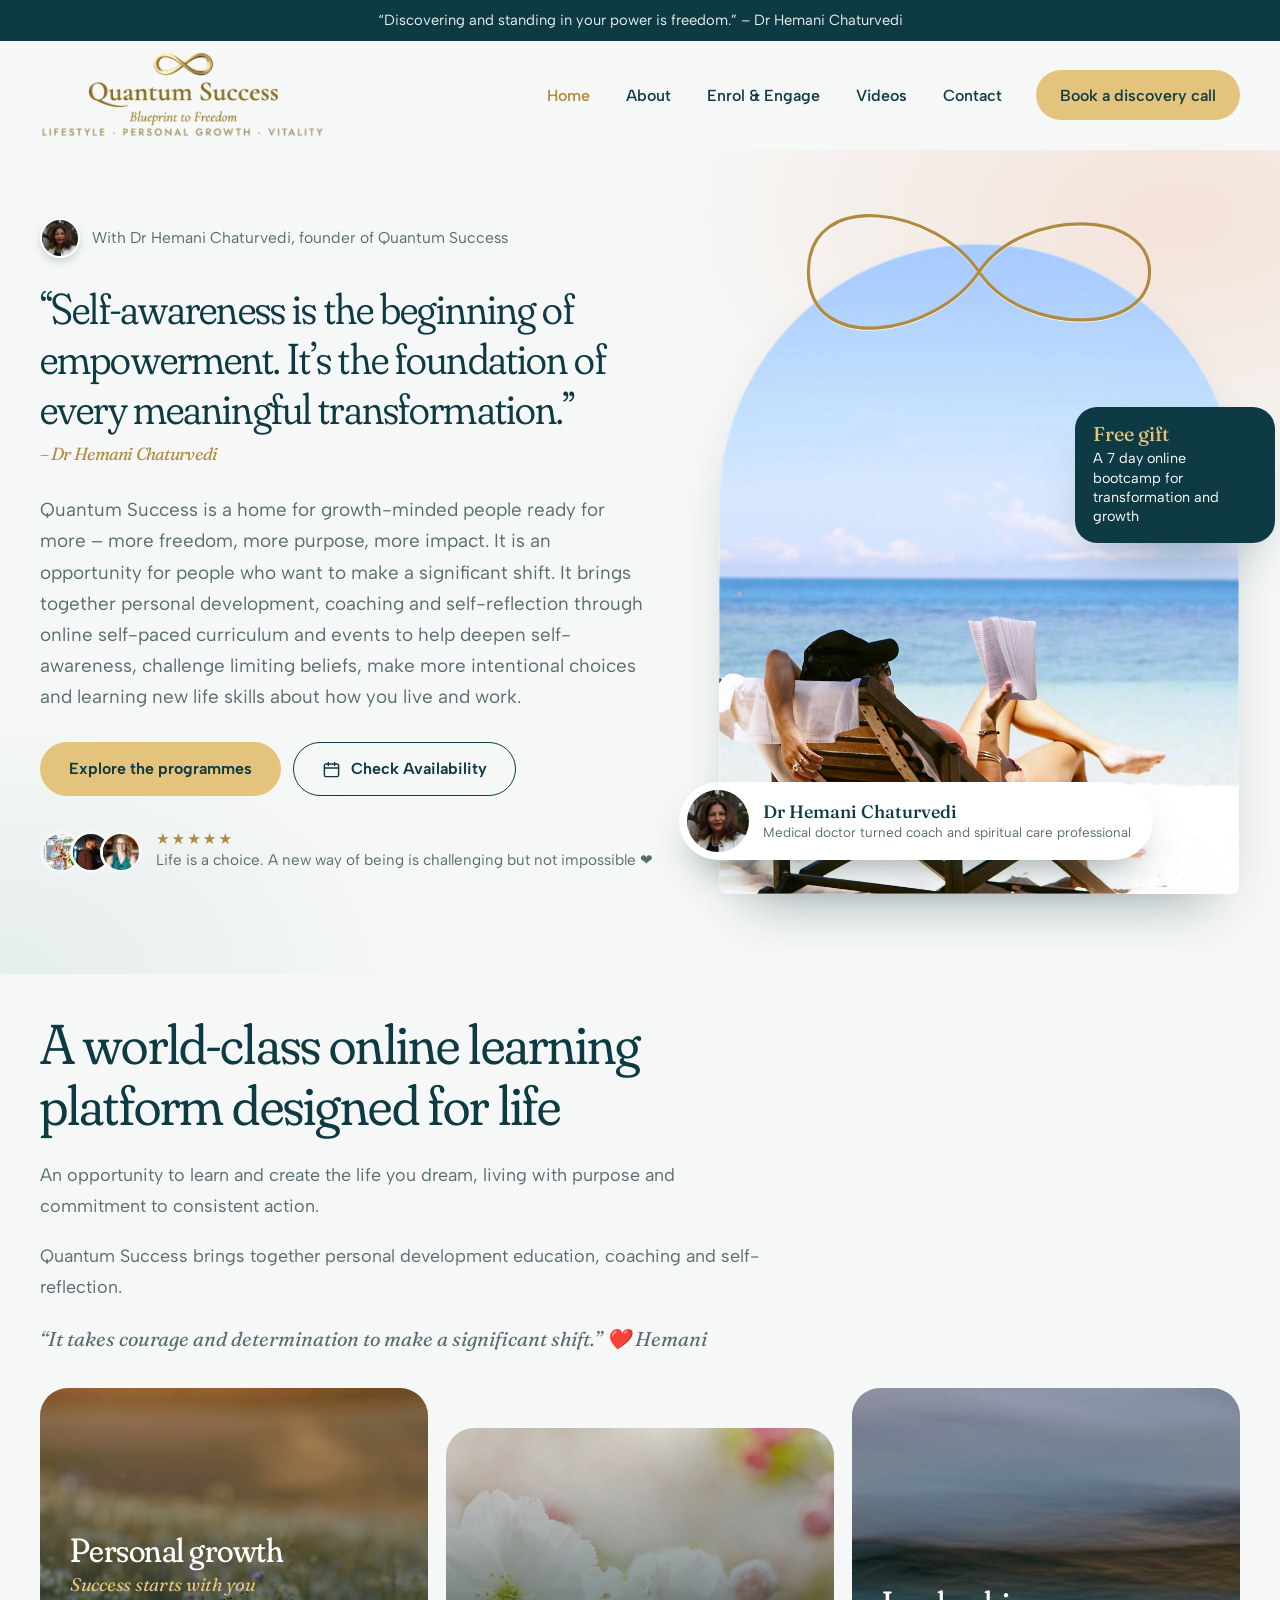
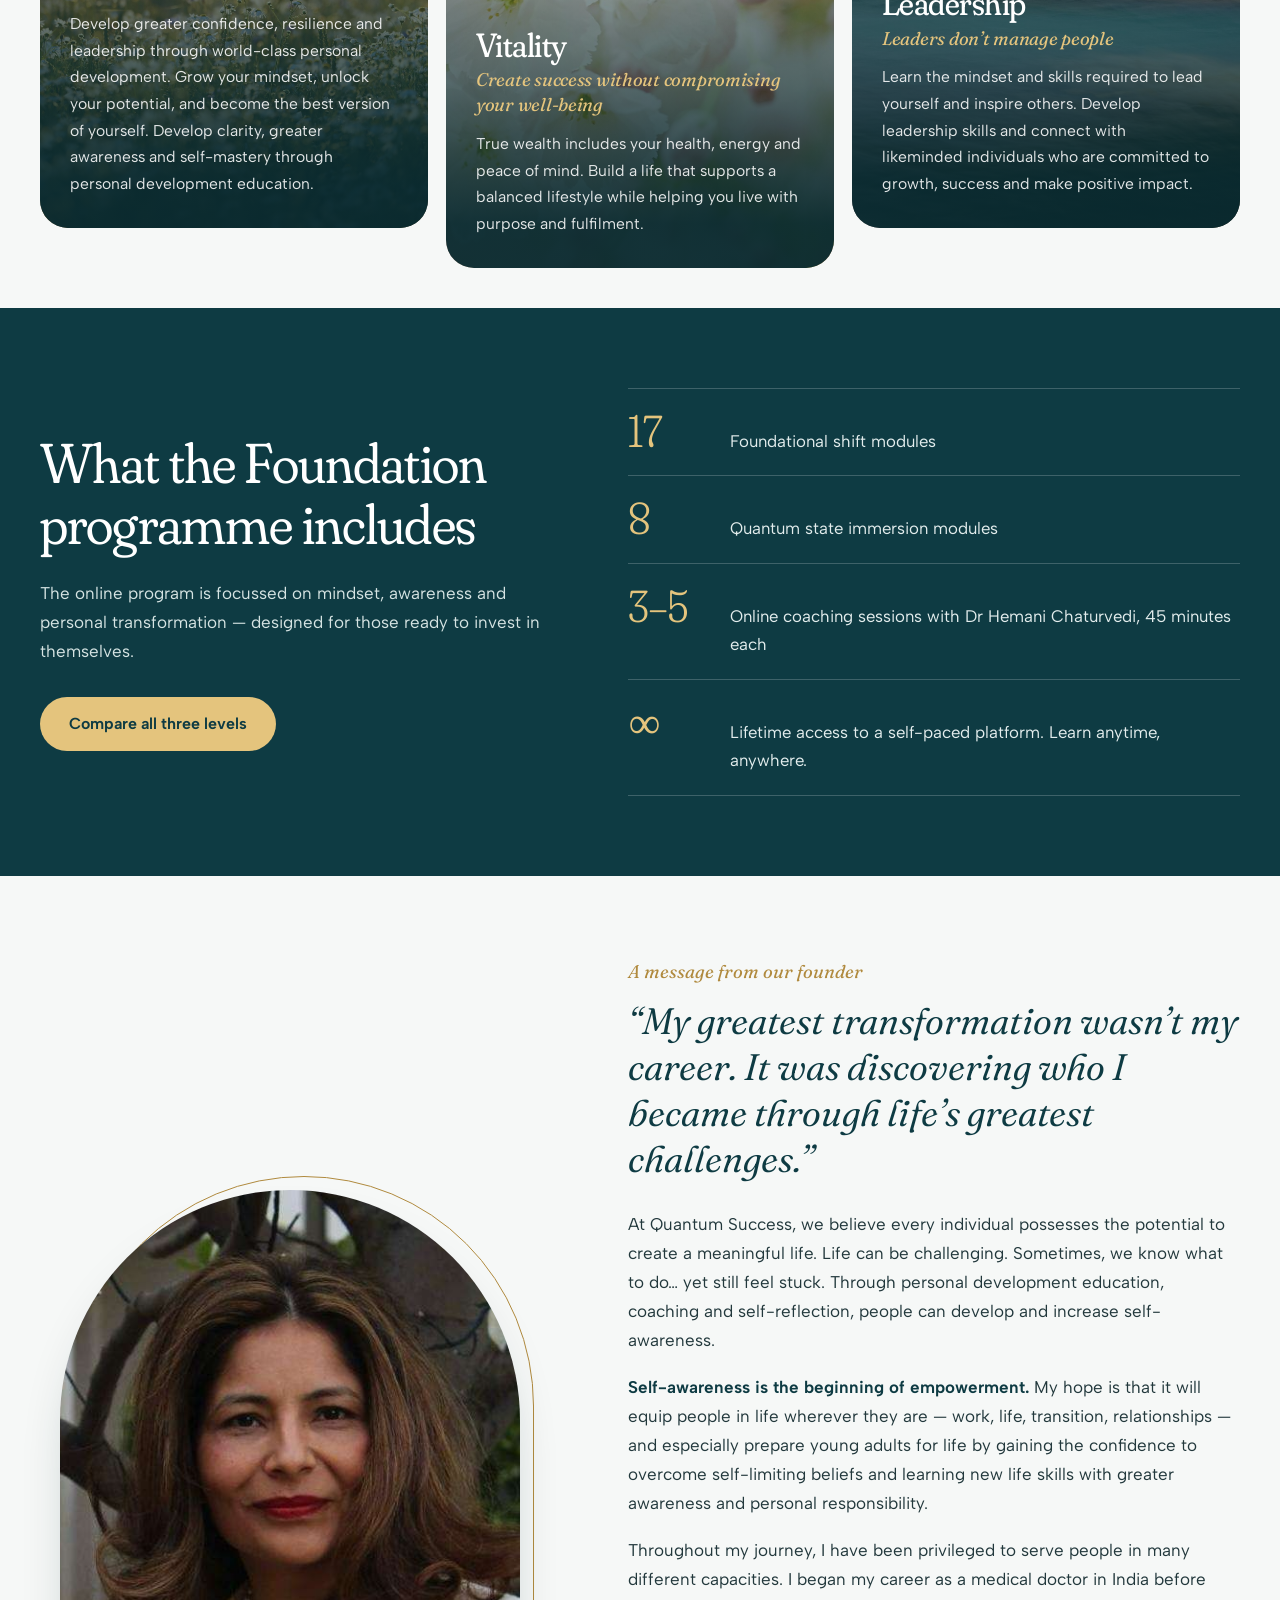
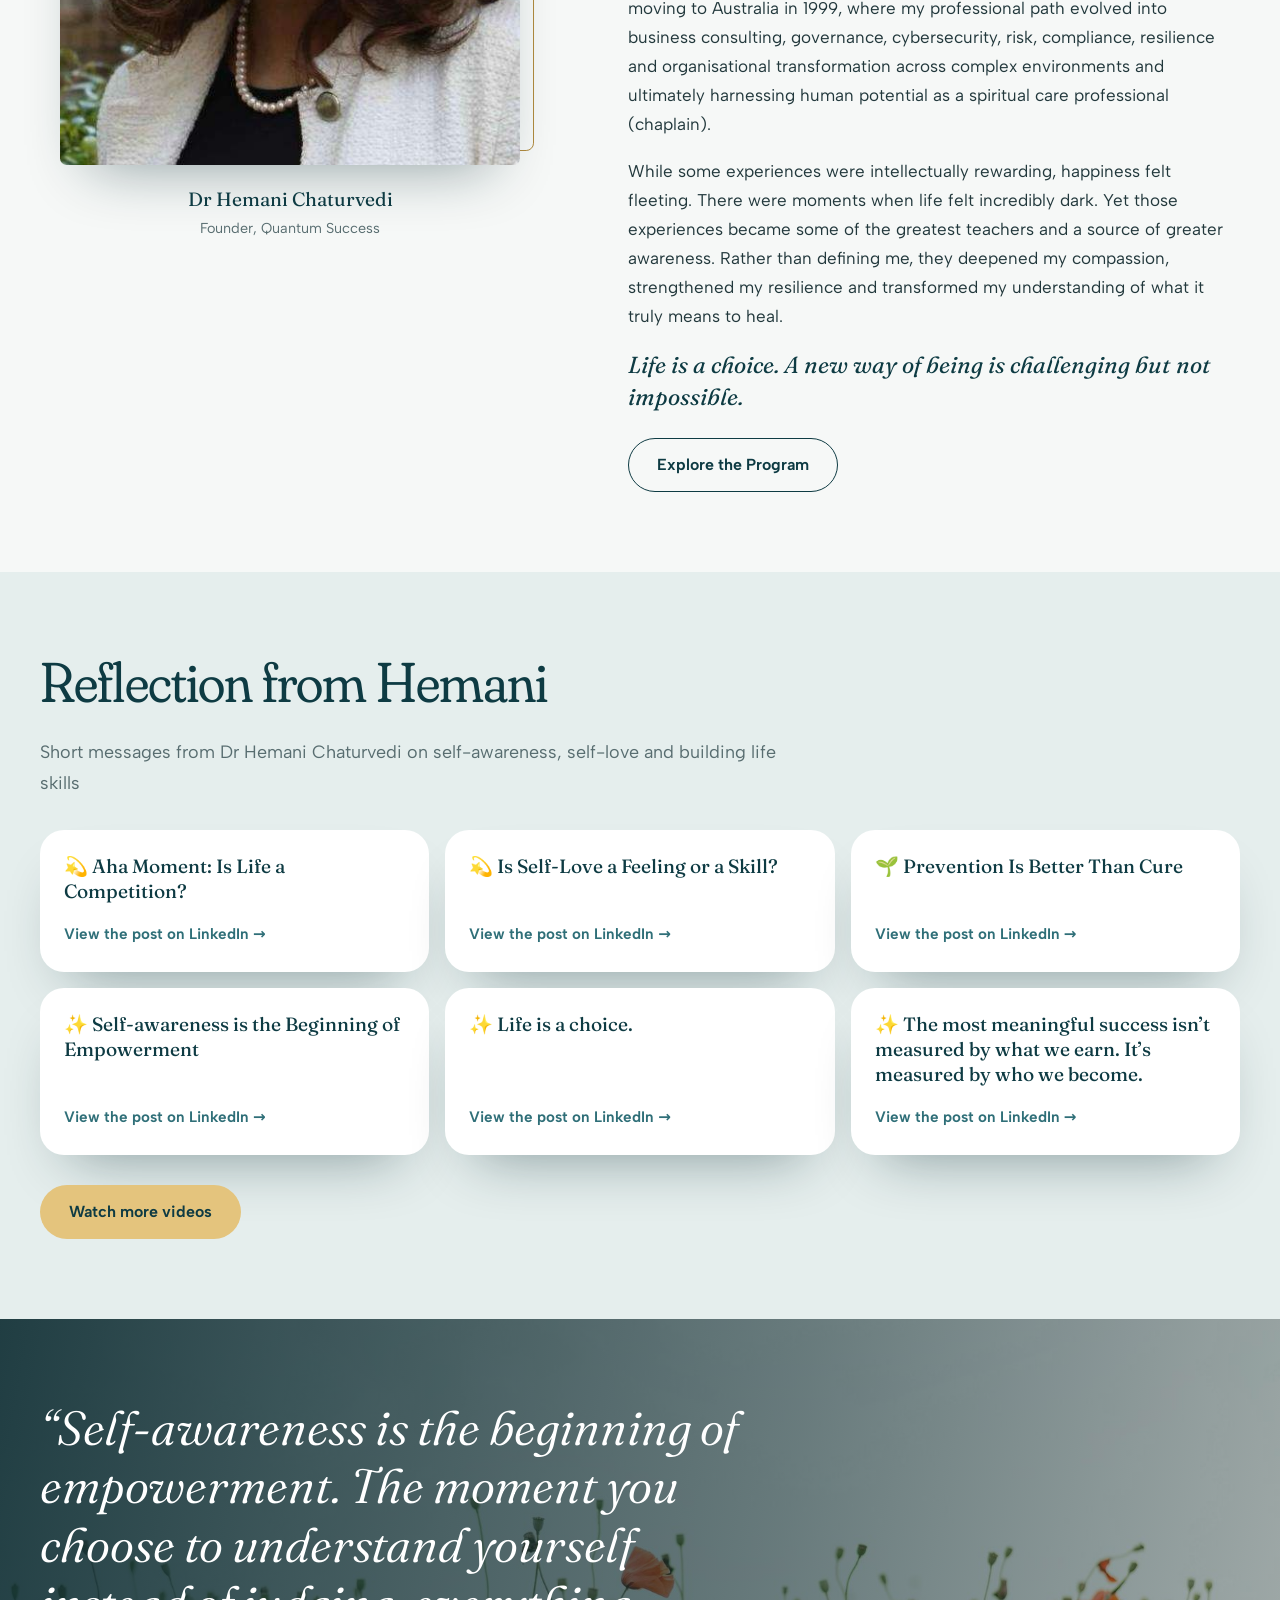
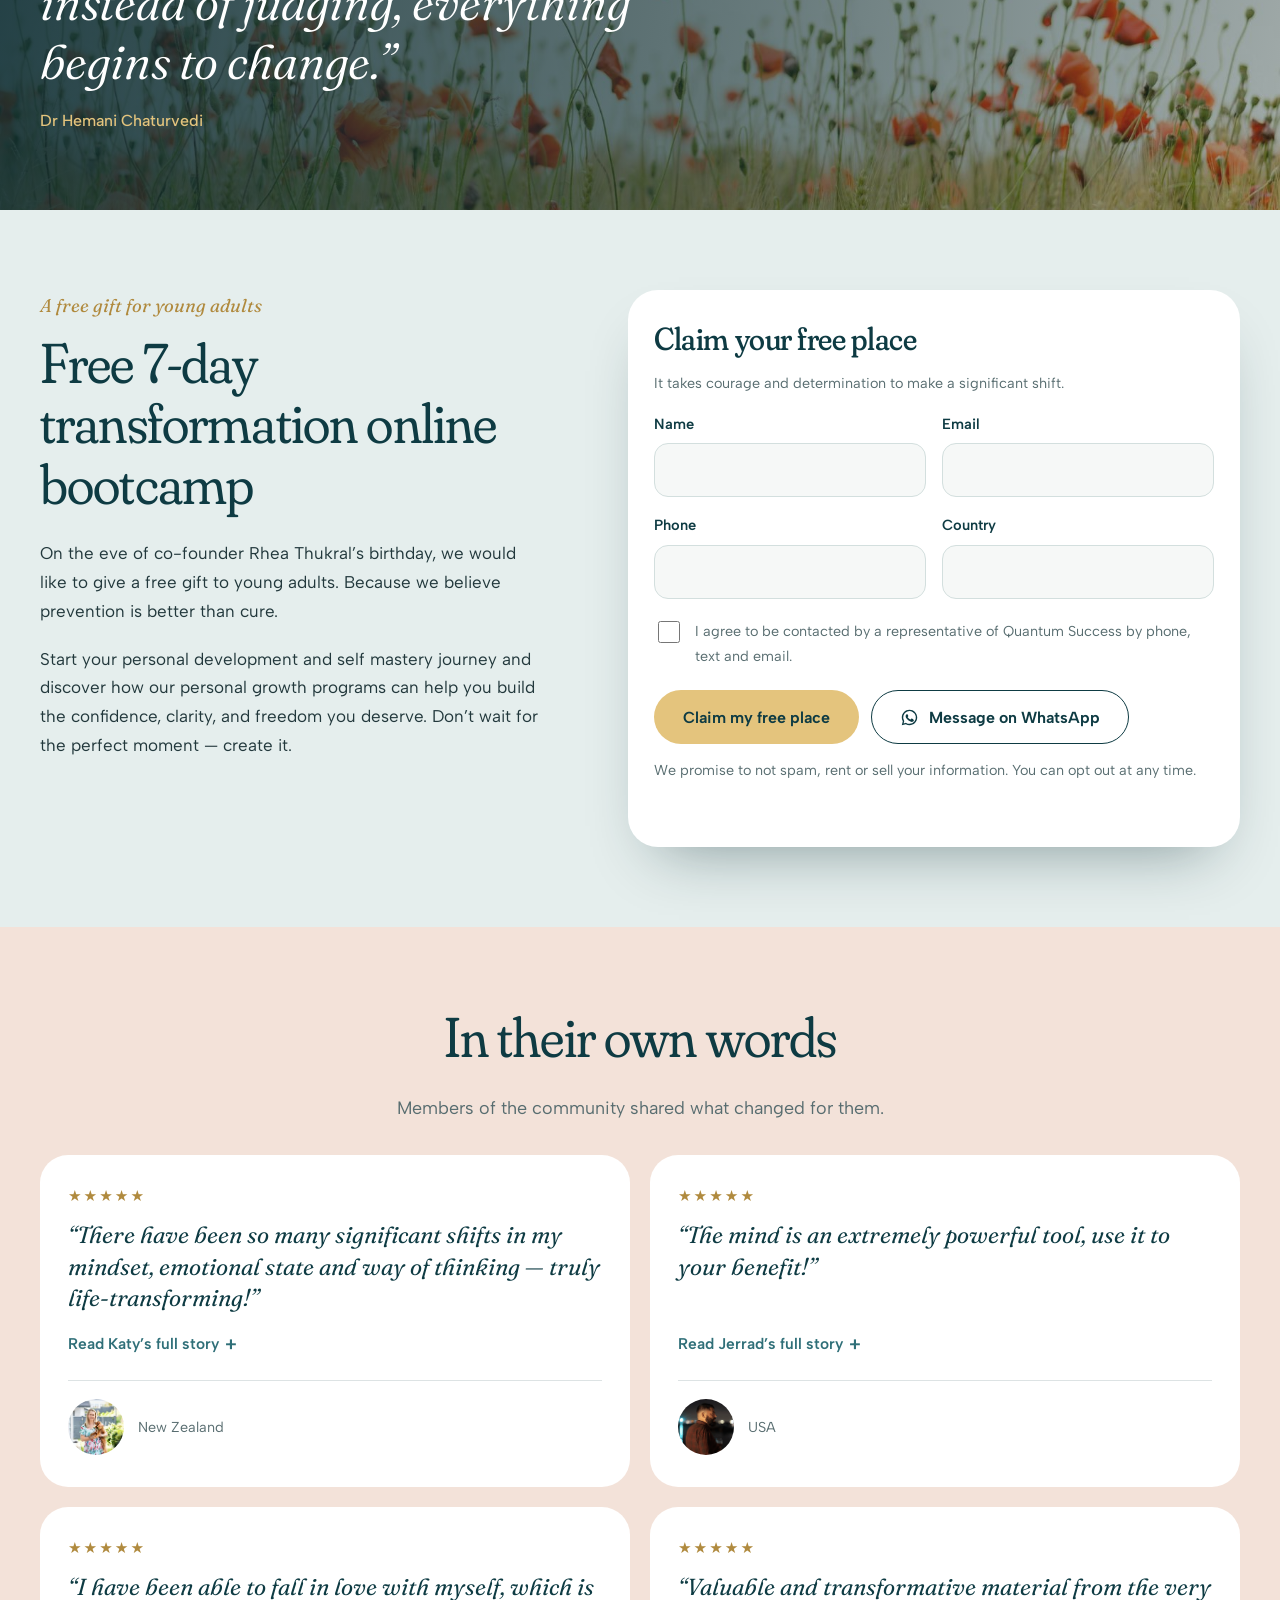
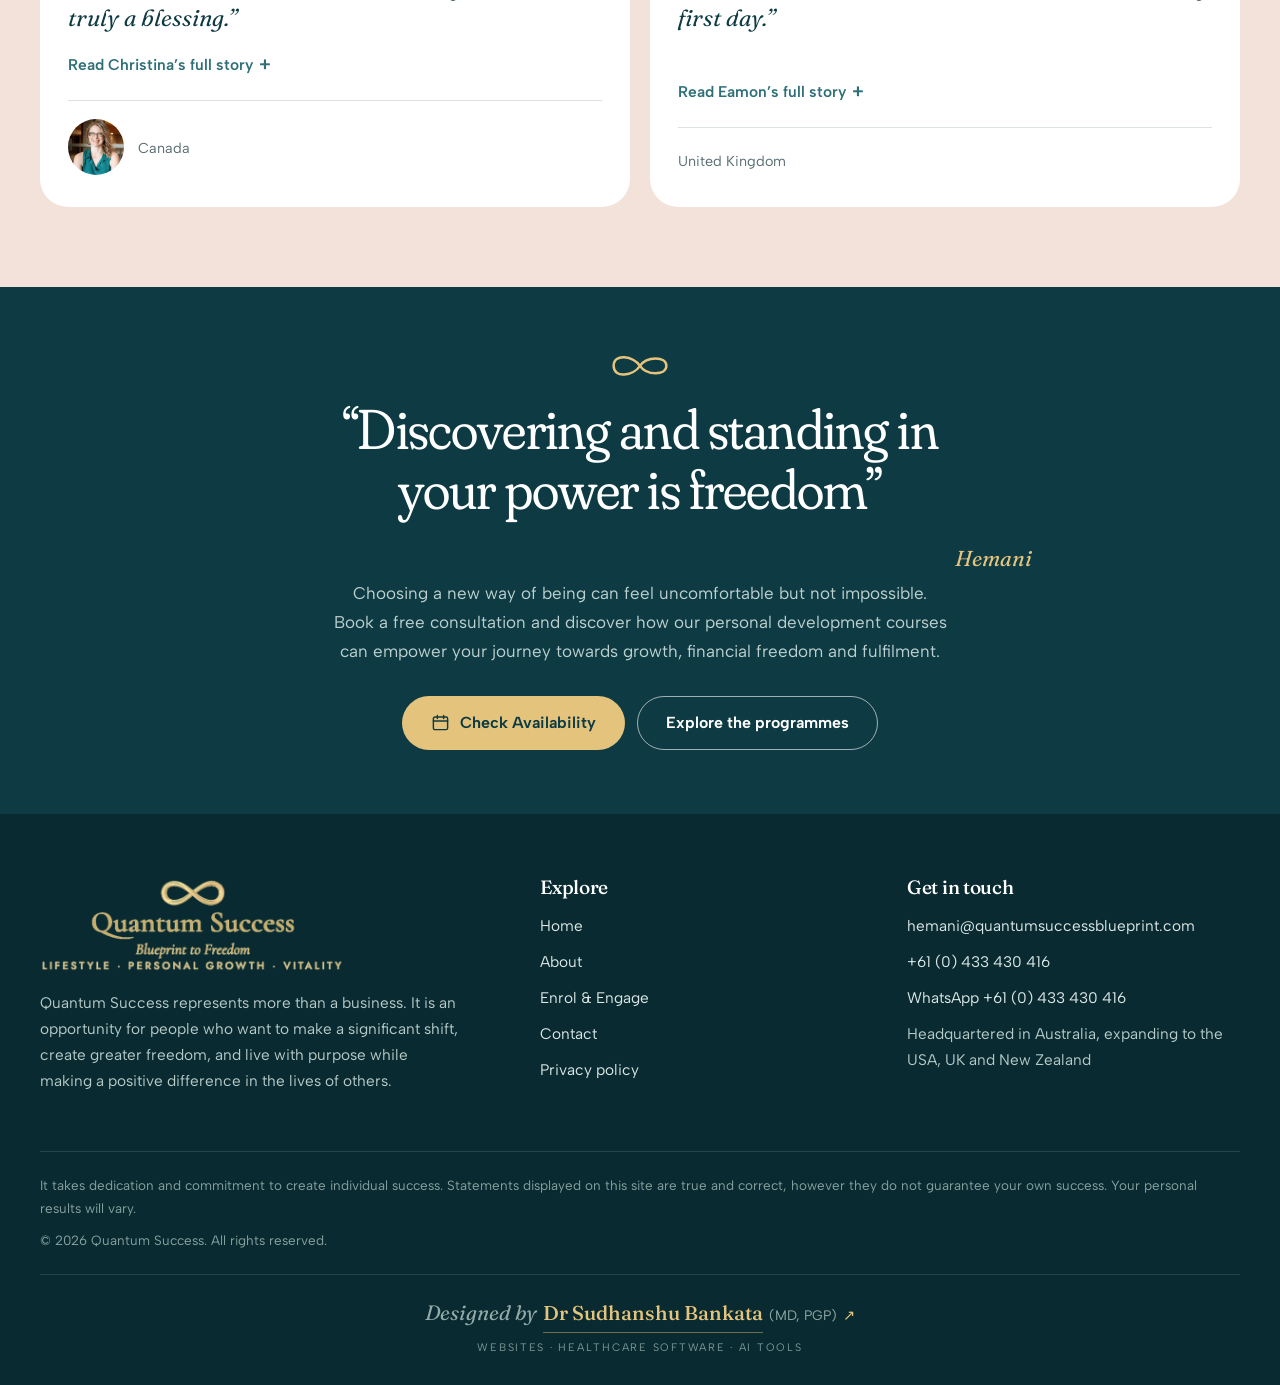
==== commit 0b807ff3: "Client round 2: feedback update (quotes, LinkedIn posts, reorder, copy, footer) Co-Authored-By: Clau" ====
--- a/index.html
+++ b/index.html
@@ -19,14 +19,14 @@
   <link rel="preconnect" href="https://fonts.googleapis.com">
   <link rel="preconnect" href="https://fonts.gstatic.com" crossorigin>
   <link rel="stylesheet" href="https://fonts.googleapis.com/css2?family=Albert+Sans:wght@400;500;600;700&family=Fraunces:ital,opsz,wght,SOFT@0,9..144,300..600,100;1,9..144,300..500,100&display=swap">
-  <link rel="stylesheet" href="assets/css/site.css?v=5d77574a">
+  <link rel="stylesheet" href="assets/css/site.css?v=7369ad31">
   <script type="application/ld+json">{"@context":"https://schema.org","@type":"Organization","name":"Quantum Success","alternateName":"Blueprint to Freedom","email":"hemani@quantumsuccessblueprint.com","telephone":"+61433430416","founder":{"@type":"Person","name":"Dr Hemani Chaturvedi"},"description":"World-class online personal development education: lifestyle, personal growth and vitality."}</script>
 </head>
 <body>
 <a class="skip" href="#main">Skip to content</a>
 <div class="progress" aria-hidden="true"></div>
 <!-- SECTION: ANNOUNCEMENT + HEADER (duplicated on all 4 pages — change one, change all) -->
-<div class="topbar">Free 7-day transformation online bootcamp for young adults.<a href="#start">Claim your place</a></div>
+<div class="topbar">&ldquo;Discovering and standing in your power is freedom.&rdquo; &ndash; Dr Hemani Chaturvedi</div>
 <header class="site-header">
   <div class="wrap bar">
     <a class="brand" href="./" aria-label="Quantum Success home"><img src="assets/img/logo.png" alt="Quantum Success, Blueprint to Freedom" width="414" height="131"></a>
@@ -45,19 +45,19 @@
   <div class="wrap">
     <div>
       <p class="with"><img src="assets/img/hemani.jpg" alt="" width="40" height="40">With Dr Hemani Chaturvedi, founder of Quantum Success</p>
-      <h1>Are you ready to make change?</h1>
-      <p class="lede">Quantum Success represents more than a business. It is an opportunity for people who want to make a significant shift, create greater freedom, and live with purpose while making a positive difference in the lives of others.</p>
+      <h1 class="qh">&ldquo;Self-awareness is the beginning of empowerment. It&rsquo;s the foundation of every meaningful transformation.&rdquo; <span class="qby">&ndash; Dr Hemani Chaturvedi</span></h1>
+      <p class="lede">Quantum Success is a home for growth-minded people ready for more &ndash; more freedom, more purpose, more impact. It is an opportunity for people who want to make a significant shift. It brings together personal development, coaching and self-reflection through online self-paced curriculum and events to help deepen self-awareness, challenge limiting beliefs, make more intentional choices and learning new life skills about how you live and work.</p>
       <div class="cta-row">
-        <a class="btn btn-sun" href="#start">Join the free 7-day bootcamp</a>
-        <a class="btn btn-line" href="https://calendly.com/chaturvedihemani/initial-discovery-call-with-hemani" target="_blank" rel="noopener"><svg viewBox="0 0 24 24" fill="none" stroke="currentColor" stroke-width="1.8" stroke-linecap="round" stroke-linejoin="round"><rect x="3" y="5" width="18" height="16" rx="2"/><path d="M8 3v4M16 3v4M3 10h18"/></svg> Book a discovery call</a>
-      </div>
-      <a class="trust" href="#stories"><span class="faces"><img src="assets/img/t-katy.jpg" alt="" width="42" height="42"><img src="assets/img/t-jerrad.png" alt="" width="42" height="42"><img src="assets/img/t-christina.jpg" alt="" width="42" height="42"></span><span><span class="stars" aria-hidden="true">★★★★★</span>Stories from New Zealand, the USA, Canada and the UK</span></a>
+        <a class="btn btn-sun" href="choose-your-blueprint/">Explore the programmes</a>
+        <a class="btn btn-line" href="https://calendly.com/chaturvedihemani/engage-plan-act" target="_blank" rel="noopener"><svg viewBox="0 0 24 24" fill="none" stroke="currentColor" stroke-width="1.8" stroke-linecap="round" stroke-linejoin="round"><rect x="3" y="5" width="18" height="16" rx="2"/><path d="M8 3v4M16 3v4M3 10h18"/></svg> Check Availability</a>
+      </div>
+      <a class="trust" href="#stories"><span class="faces"><img src="assets/img/t-katy.jpg" alt="" width="42" height="42"><img src="assets/img/t-jerrad.png" alt="" width="42" height="42"><img src="assets/img/t-christina.jpg" alt="" width="42" height="42"></span><span><span class="stars" aria-hidden="true">★★★★★</span>Life is a choice. A new way of being is challenging but not impossible &#10084;&#65039;</span></a>
     </div>
     <div class="window">
-      <svg class="loop" viewBox="0 0 600 170" aria-hidden="true"><path pathLength="1" d="M300 85C252 22 92 8 92 85s160 63 208 0 208-77 208 0-160 63-208 0z"/></svg>
+      <svg class="loop" viewBox="0 0 80 36" aria-hidden="true"><path pathLength="1" d="M40 18C32 6 8 2 8 18s24 12 32 0c8-12 32-12 32 0S48 30 40 18z"/></svg>
       <div class="arch"><img src="assets/img/hero-beach.jpg" alt="A woman reading in a beach chair by a calm turquoise sea" width="2200" height="1241" fetchpriority="high"></div>
       <div class="badge"><img src="assets/img/hemani.jpg" alt="Dr Hemani Chaturvedi" width="62" height="62"><span><b>Dr Hemani Chaturvedi</b><small>Medical doctor turned coach and spiritual care professional</small></span></div>
-      <a class="gift" href="#start"><b>Free gift</b>A 7-day transformation bootcamp for young adults</a>
+      <a class="gift" href="#start"><b>Free gift</b>A 7 day online bootcamp for transformation and growth</a>
     </div>
   </div>
 </section>
@@ -68,6 +68,8 @@
     <div class="head">
       <h2>A world-class online learning platform designed for life</h2>
       <p>An opportunity to learn and create the life you dream, living with purpose and commitment to consistent action.</p>
+      <p>Quantum Success brings together personal development education, coaching and self-reflection.</p>
+      <p class="note" style="margin:10px 0 0;font-size:1.25rem">&ldquo;It takes courage and determination to make a significant shift.&rdquo; &#10084;&#65039; Hemani</p>
     </div>
     <div class="pillars">
       <article class="pillar"><div class="bg" style="background-image:url(assets/img/bg-golden-field.jpg)"></div><div class="in"><h3>Personal growth</h3><h4>Success starts with you</h4><p>Develop greater confidence, resilience and leadership through world-class personal development. Grow your mindset, unlock your potential, and become the best version of yourself. Develop clarity, greater awareness and self-mastery through personal development education.</p></div></article>
@@ -88,26 +90,9 @@
     <div class="includes">
       <div><b>17</b><span>Foundational shift modules</span></div>
       <div><b>8</b><span>Quantum state immersion modules</span></div>
-      <div><b>3–5</b><span>Online coaching sessions with Dr Hemani, 45 minutes each</span></div>
+      <div><b>3–5</b><span>Online coaching sessions with Dr Hemani Chaturvedi, 45 minutes each</span></div>
       <div><b>∞</b><span>Lifetime access to a self-paced platform. Learn anytime, anywhere.</span></div>
     </div>
-  </div>
-</section>
-
-<!-- SECTION: WATCH (4 reels from the Videos page; each tile opens that video) -->
-<section class="section foam" id="watch">
-  <div class="wrap">
-    <div class="head"><h2>Hear it from Hemani</h2><p>Short messages on self-awareness, self-love and life skills.</p></div>
-    <div class="wstrip"><a class="wtile" href="videos/#v-2738562533205699"><img src="assets/img/social/fb-competition.jpg" alt="" width="576" height="1024" loading="lazy"><span class="ring"><svg viewBox="0 0 24 24" fill="currentColor" aria-hidden="true"><path d="M7 4.5v15l12.5-7.5z"/></svg></span><b>Is life a competition?</b></a><a class="wtile" href="videos/#v-2889259191443445"><img src="assets/img/social/fb-selflove.jpg" alt="" width="576" height="1024" loading="lazy"><span class="ring"><svg viewBox="0 0 24 24" fill="currentColor" aria-hidden="true"><path d="M7 4.5v15l12.5-7.5z"/></svg></span><b>Self love</b></a><a class="wtile" href="videos/#v-1593992842192821"><img src="assets/img/social/fb-rising.jpg" alt="" width="576" height="1024" loading="lazy"><span class="ring"><svg viewBox="0 0 24 24" fill="currentColor" aria-hidden="true"><path d="M7 4.5v15l12.5-7.5z"/></svg></span><b>Rising in love</b></a><a class="wtile" href="videos/#v-995607170200881"><img src="assets/img/social/fb-skills.jpg" alt="" width="576" height="1024" loading="lazy"><span class="ring"><svg viewBox="0 0 24 24" fill="currentColor" aria-hidden="true"><path d="M7 4.5v15l12.5-7.5z"/></svg></span><b>Learn new skills</b></a></div>
-    <div class="cta-row"><a class="btn btn-deep" href="videos/">Watch all videos</a></div>
-  </div>
-</section>
-
-<!-- SECTION: TESTIMONIALS (real, from the client's site). Add one: copy a <figure class="tcard">. -->
-<section class="section blush" id="stories">
-  <div class="wrap">
-    <div class="head center"><h2>In their own words</h2><p>Members of the community shared what changed for them.</p></div>
-    <div class="tgrid"><figure class="tcard" style="margin:0"><span class="stars" aria-label="5 out of 5 stars">★★★★★</span><blockquote class="hl" style="margin-inline:0">“There have been so many significant shifts in my mindset, emotional state and way of thinking &mdash; truly life-transforming!”</blockquote><details><summary>Read Katy’s full story</summary><p>Over the last few years, I have learned so much from undertaking our personal development courses and programmes as well as attending several destination and virtual events. There have been so many significant shifts in my mindset, emotional state and way of thinking - truly life-transforming! The flexibility of learning at my own pace, combined with the expertly crafted content has allowed me to delve deep into areas of personal growth that I had never explored before. The host's unique style of delivery and the practical exercises make the material engaging and directly applicable to my daily life. Overall, our courses have not only enhanced my personal growth but also positively impacted my professional life, making me more productive and goal-oriented. I highly recommend them to anyone looking to invest in themselves and their future.</p></details><figcaption class="who"><img src="assets/img/t-katy.jpg" alt="Katy Genc" width="56" height="56" loading="lazy"><span><small>New Zealand</small></span></figcaption></figure><figure class="tcard" style="margin:0"><span class="stars" aria-label="5 out of 5 stars">★★★★★</span><blockquote class="hl" style="margin-inline:0">“The mind is an extremely powerful tool, use it to your benefit!”</blockquote><details><summary>Read Jerrad’s full story</summary><p>It still boggles my mind how much this kind of information can positively affect one's life. The mind is an extremely powerful tool, use it to your benefit! The teachings that these mentors provide and the simplicity in which one can intake is simple and incredible. I notice the positive impact that it has and even more so, notice the difference when I'm not intaking and being involved in such a lovely community. AND the fact that there are live events literally changed my life. Not to mention the amazing experience! I'm forever grateful for this company and look forward to being a part of this community for years to come. Thank you to everyone that keeps it going, and to the beautiful community. I love it.</p></details><figcaption class="who"><img src="assets/img/t-jerrad.png" alt="Jerrad Sanchez" width="56" height="56" loading="lazy"><span><small>USA</small></span></figcaption></figure><figure class="tcard" style="margin:0"><span class="stars" aria-label="5 out of 5 stars">★★★★★</span><blockquote class="hl" style="margin-inline:0">“I have been able to fall in love with myself, which is truly a blessing.”</blockquote><details><summary>Read Christina’s full story</summary><p>Since diving into these online courses, I have been able to fall in love with myself, which is truly a blessing. The actionable steps provided have led me to feel again. Waking up each morning and being thankful for who I am is priceless. The best part is going through the course repeatedly and having my kids show up as their true self! Pure Magic.</p></details><figcaption class="who"><img src="assets/img/t-christina.jpg" alt="Christina Henson" width="56" height="56" loading="lazy"><span><small>Canada</small></span></figcaption></figure><figure class="tcard" style="margin:0"><span class="stars" aria-label="5 out of 5 stars">★★★★★</span><blockquote class="hl" style="margin-inline:0">“Valuable and transformative material from the very first day.”</blockquote><details><summary>Read Eamon’s full story</summary><p>The first course I embarked on here hit the spot - valuable and transformative material from the very first day. Easy to understand and expounded in a relaxed, friendly and professional manner. Implementation was easy and has helped me to explore thoughts way outside of my comfort zone.</p></details><figcaption class="who"><span><small>United Kingdom</small></span></figcaption></figure></div>
   </div>
 </section>
 
@@ -123,8 +108,17 @@
       <p>Throughout my journey, I have been privileged to serve people in many different capacities. I began my career as a medical doctor in India before moving to Australia in 1999, where my professional path evolved into business consulting, governance, cybersecurity, risk, compliance, resilience and organisational transformation across complex environments and ultimately harnessing human potential as a spiritual care professional (chaplain).</p>
       <p>While some experiences were intellectually rewarding, happiness felt fleeting. There were moments when life felt incredibly dark. Yet those experiences became some of the greatest teachers and a source of greater awareness. Rather than defining me, they deepened my compassion, strengthened my resilience and transformed my understanding of what it truly means to heal.</p>
       <p style="font-family:var(--display);font-size:1.45rem;font-style:italic;color:var(--deep);line-height:1.35">Life is a choice. A new way of being is challenging but not impossible.</p>
-      <a class="btn btn-line" href="about/">Read more about us</a>
-    </div>
+      <a class="btn btn-line" href="choose-your-blueprint/">Explore the Program</a>
+    </div>
+  </div>
+</section>
+
+<!-- SECTION: WATCH (6 LinkedIn posts; each card opens the post on LinkedIn) -->
+<section class="section foam" id="watch">
+  <div class="wrap">
+    <div class="head"><h2>Reflection from Hemani</h2><p>Short messages from Dr Hemani Chaturvedi on self-awareness, self-love and building life skills</p></div>
+    <div class="lgrid"><a class="lcard" href="https://www.linkedin.com/feed/update/urn:li:activity:7512827110541967360" target="_blank" rel="noopener"><b>&#128171; Aha Moment: Is Life a Competition?</b><span class="go">View the post on LinkedIn<span class="sr-only"> (opens in a new tab)</span> &rarr;</span></a><a class="lcard" href="https://www.linkedin.com/feed/update/urn:li:activity:7507384175952510976" target="_blank" rel="noopener"><b>&#128171; Is Self-Love a Feeling or a Skill?</b><span class="go">View the post on LinkedIn<span class="sr-only"> (opens in a new tab)</span> &rarr;</span></a><a class="lcard" href="https://www.linkedin.com/feed/update/urn:li:activity:7503800306795905024" target="_blank" rel="noopener"><b>&#127793; Prevention Is Better Than Cure</b><span class="go">View the post on LinkedIn<span class="sr-only"> (opens in a new tab)</span> &rarr;</span></a><a class="lcard" href="https://www.linkedin.com/feed/update/urn:li:activity:7488930054459269120" target="_blank" rel="noopener"><b>&#10024; Self-awareness is the Beginning of Empowerment</b><span class="go">View the post on LinkedIn<span class="sr-only"> (opens in a new tab)</span> &rarr;</span></a><a class="lcard" href="https://www.linkedin.com/feed/update/urn:li:activity:7487098432440967168" target="_blank" rel="noopener"><b>&#10024; Life is a choice.</b><span class="go">View the post on LinkedIn<span class="sr-only"> (opens in a new tab)</span> &rarr;</span></a><a class="lcard" href="https://www.linkedin.com/feed/update/urn:li:activity:7481877980366143489" target="_blank" rel="noopener"><b>&#10024; The most meaningful success isn&rsquo;t measured by what we earn. It&rsquo;s measured by who we become.</b><span class="go">View the post on LinkedIn<span class="sr-only"> (opens in a new tab)</span> &rarr;</span></a></div>
+    <div class="cta-row"><a class="btn btn-deep" href="videos/">Watch more videos</a></div>
   </div>
 </section>
 
@@ -144,11 +138,10 @@
       <h2>Free 7-day transformation online bootcamp</h2>
       <p>On the eve of co-founder Rhea Thukral’s birthday, we would like to give a free gift to young adults. Because we believe prevention is better than cure.</p>
       <p>Start your personal development and self mastery journey and discover how our personal growth programs can help you build the confidence, clarity, and freedom you deserve. Don’t wait for the perfect moment &mdash; create it.</p>
-      <img src="assets/img/meet-yourself.jpg" alt="A woman in a cream dress looks towards the morning light. You are more than the labels life gave you. It’s time to meet yourself again. Quantum Success." width="1052" height="1375" loading="lazy" style="border-radius:28px;max-width:400px;width:100%;margin-top:12px;box-shadow:var(--shadow)">
     </div>
     <div><form class="formcard" data-enquiry="Free 7-day bootcamp" novalidate>
   <h3>Claim your free place</h3>
-  <p class="privacy">We promise to not spam, rent or sell your information. You can opt out at any time.</p>
+  <p class="privacy">It takes courage and determination to make a significant shift.</p>
   <div class="row2">
     <div class="field"><label for="f-name-fre">Name</label><input id="f-name-fre" name="name" autocomplete="name" required></div>
     <div class="field"><label for="f-email-fre">Email</label><input id="f-email-fre" name="email" type="email" autocomplete="email" required></div>
@@ -158,20 +151,29 @@
   
   <label class="check"><input type="checkbox" required><span>I agree to be contacted by a representative of Quantum Success by phone, text and email.</span></label>
   <div class="cta-row"><button class="btn btn-deep" type="submit">Claim my free place</button><a class="btn btn-line" href="#" data-wa><svg viewBox="0 0 32 32" fill="currentColor"><path d="M16 3C8.8 3 3 8.8 3 16c0 2.3.6 4.5 1.7 6.4L3 29l6.8-1.8A13 13 0 0016 29c7.2 0 13-5.8 13-13S23.2 3 16 3zm0 23.7c-2 0-3.9-.6-5.5-1.6l-.4-.2-4 1 1.1-3.9-.3-.4A10.7 10.7 0 1116 26.7zm5.9-8c-.3-.2-1.9-.9-2.2-1s-.5-.2-.7.2-.8 1-1 1.2-.4.2-.7.1a8.7 8.7 0 01-4.3-3.8c-.3-.6.3-.5.9-1.7.1-.2 0-.4 0-.5l-1-2.3c-.2-.6-.5-.5-.7-.5h-.6c-.2 0-.6.1-.9.4s-1.2 1.2-1.2 2.9 1.2 3.4 1.4 3.6c.2.2 2.4 3.7 5.9 5.2 2.2.9 3 1 4.1.8.7-.1 1.9-.8 2.2-1.5s.3-1.4.2-1.5-.3-.2-.6-.4z"/></svg> Message on WhatsApp</a></div>
+  <p class="privacy privacy-end">We promise to not spam, rent or sell your information. You can opt out at any time.</p>
   <p class="form-note" role="status" aria-live="polite"></p>
   <datalist id="countries"></datalist>
 </form></div>
   </div>
 </section>
 
+<!-- SECTION: TESTIMONIALS (real, from the client's site). Add one: copy a <figure class="tcard">. -->
+<section class="section blush" id="stories">
+  <div class="wrap">
+    <div class="head center"><h2>In their own words</h2><p>Members of the community shared what changed for them.</p></div>
+    <div class="tgrid"><figure class="tcard" style="margin:0"><span class="stars" aria-label="5 out of 5 stars">★★★★★</span><blockquote class="hl" style="margin-inline:0">“There have been so many significant shifts in my mindset, emotional state and way of thinking &mdash; truly life-transforming!”</blockquote><details><summary>Read Katy’s full story</summary><p>Over the last few years, I have learned so much from undertaking our personal development courses and programmes as well as attending several destination and virtual events. There have been so many significant shifts in my mindset, emotional state and way of thinking - truly life-transforming! The flexibility of learning at my own pace, combined with the expertly crafted content has allowed me to delve deep into areas of personal growth that I had never explored before. The host's unique style of delivery and the practical exercises make the material engaging and directly applicable to my daily life. Overall, our courses have not only enhanced my personal growth but also positively impacted my professional life, making me more productive and goal-oriented. I highly recommend them to anyone looking to invest in themselves and their future.</p></details><figcaption class="who"><img src="assets/img/t-katy.jpg" alt="Katy Genc" width="56" height="56" loading="lazy"><span><small>New Zealand</small></span></figcaption></figure><figure class="tcard" style="margin:0"><span class="stars" aria-label="5 out of 5 stars">★★★★★</span><blockquote class="hl" style="margin-inline:0">“The mind is an extremely powerful tool, use it to your benefit!”</blockquote><details><summary>Read Jerrad’s full story</summary><p>It still boggles my mind how much this kind of information can positively affect one's life. The mind is an extremely powerful tool, use it to your benefit! The teachings that these mentors provide and the simplicity in which one can intake is simple and incredible. I notice the positive impact that it has and even more so, notice the difference when I'm not intaking and being involved in such a lovely community. AND the fact that there are live events literally changed my life. Not to mention the amazing experience! I'm forever grateful for this company and look forward to being a part of this community for years to come. Thank you to everyone that keeps it going, and to the beautiful community. I love it.</p></details><figcaption class="who"><img src="assets/img/t-jerrad.png" alt="Jerrad Sanchez" width="56" height="56" loading="lazy"><span><small>USA</small></span></figcaption></figure><figure class="tcard" style="margin:0"><span class="stars" aria-label="5 out of 5 stars">★★★★★</span><blockquote class="hl" style="margin-inline:0">“I have been able to fall in love with myself, which is truly a blessing.”</blockquote><details><summary>Read Christina’s full story</summary><p>Since diving into these online courses, I have been able to fall in love with myself, which is truly a blessing. The actionable steps provided have led me to feel again. Waking up each morning and being thankful for who I am is priceless. The best part is going through the course repeatedly and having my kids show up as their true self! Pure Magic.</p></details><figcaption class="who"><img src="assets/img/t-christina.jpg" alt="Christina Henson" width="56" height="56" loading="lazy"><span><small>Canada</small></span></figcaption></figure><figure class="tcard" style="margin:0"><span class="stars" aria-label="5 out of 5 stars">★★★★★</span><blockquote class="hl" style="margin-inline:0">“Valuable and transformative material from the very first day.”</blockquote><details><summary>Read Eamon’s full story</summary><p>The first course I embarked on here hit the spot - valuable and transformative material from the very first day. Easy to understand and expounded in a relaxed, friendly and professional manner. Implementation was easy and has helped me to explore thoughts way outside of my comfort zone.</p></details><figcaption class="who"><span><small>United Kingdom</small></span></figcaption></figure></div>
+  </div>
+</section>
+
 <!-- SECTION: CLOSING -->
 <section class="closing">
   <div class="wrap">
     <svg class="loop-mark" viewBox="0 0 80 36" fill="none" stroke="currentColor" stroke-width="3" stroke-linecap="round" aria-hidden="true"><path d="M40 18C32 6 8 2 8 18s24 12 32 0c8-12 32-12 32 0S48 30 40 18z"/></svg>
     <h2>&ldquo;Discovering and standing in your power is freedom&rdquo;</h2>
-    <p class="sign" style="margin:-6px 0 20px">Hemani</p>
+    <p class="sign sign-r">Hemani</p>
     <p>Choosing a new way of being can feel uncomfortable but not impossible. Book a free consultation and discover how our personal development courses can empower your journey towards growth, financial freedom and fulfilment.</p>
-    <div class="cta-row"><a class="btn btn-sun" href="https://calendly.com/chaturvedihemani/initial-discovery-call-with-hemani" target="_blank" rel="noopener"><svg viewBox="0 0 24 24" fill="none" stroke="currentColor" stroke-width="1.8" stroke-linecap="round" stroke-linejoin="round"><rect x="3" y="5" width="18" height="16" rx="2"/><path d="M8 3v4M16 3v4M3 10h18"/></svg> Book a discovery call</a><a class="btn btn-light" href="choose-your-blueprint/">Explore the programmes</a></div>
+    <div class="cta-row"><a class="btn btn-sun" href="https://calendly.com/chaturvedihemani/engage-plan-act" target="_blank" rel="noopener"><svg viewBox="0 0 24 24" fill="none" stroke="currentColor" stroke-width="1.8" stroke-linecap="round" stroke-linejoin="round"><rect x="3" y="5" width="18" height="16" rx="2"/><path d="M8 3v4M16 3v4M3 10h18"/></svg> Check Availability</a><a class="btn btn-light" href="choose-your-blueprint/">Explore the programmes</a></div>
   </div>
 </section>
 </main>
@@ -199,7 +201,7 @@
           <li><a href="mailto:hemani@quantumsuccessblueprint.com">hemani@quantumsuccessblueprint.com</a></li>
           <li><a href="tel:+61433430416">+61 (0) 433 430 416</a></li>
           <li><a href="https://wa.me/61433430416" rel="noopener">WhatsApp +61 (0) 433 430 416</a></li>
-          <li>Headquartered in Australia, expanding to the USA and UK</li>
+          <li>Headquartered in Australia, expanding to the USA, UK and New Zealand</li>
         </ul>
       </div>
     </div>
--- a/assets/css/site.css
+++ b/assets/css/site.css
@@ -96,8 +96,8 @@
 .arch img{width:100%;height:100%;object-fit:cover;object-position:52% 60%;transform-origin:58% 82%;animation:breathe 26s ease-in-out infinite alternate}
 .arch::after{content:"";position:absolute;inset:0;border-radius:inherit;box-shadow:inset 0 0 0 1px rgba(255,255,255,.35)}
 @keyframes breathe{from{transform:scale(1.18)}to{transform:scale(1.3)}}
-.loop{position:absolute;left:50%;top:-8px;width:116%;transform:translateX(-50%);color:var(--gold);pointer-events:none;overflow:visible;z-index:3;filter:drop-shadow(0 1px 0 rgba(255,255,255,.7))}
-.loop path{fill:none;stroke:currentColor;stroke-width:2.2;stroke-linecap:round;stroke-dasharray:1;stroke-dashoffset:1;animation:draw 3.2s .3s cubic-bezier(.65,0,.35,1) forwards}
+.loop{position:absolute;left:50%;top:-22px;width:82%;transform:translateX(-50%);color:var(--gold);pointer-events:none;overflow:visible;z-index:3;filter:drop-shadow(0 1px 0 rgba(255,255,255,.7))}
+.loop path{fill:none;stroke:currentColor;stroke-width:.6;stroke-linecap:round;stroke-dasharray:1;stroke-dashoffset:1;animation:draw 3.2s .3s cubic-bezier(.65,0,.35,1) forwards}
 @keyframes draw{to{stroke-dashoffset:0}}
 .badge{position:absolute;z-index:4;left:-6px;bottom:34px;display:flex;align-items:center;gap:14px;background:#fff;border-radius:999px;padding:8px 22px 8px 8px;box-shadow:0 20px 40px -18px rgba(9,42,48,.5);max-width:92%}
 .badge img{width:62px;height:62px;border-radius:50%;object-fit:cover;object-position:top}
@@ -419,3 +419,21 @@
 .made-by .mb:focus-visible { outline: 2px solid var(--mb-accent); outline-offset: 4px; border-radius: 4px; }
 @media (prefers-reduced-motion: reduce) { .made-by .mb-name, .made-by .mb-arrow { transition: none; } }
 .made-by { --mb-line: rgba(255,255,255,.12); --mb-text: #dbe7e6; --mb-muted: #91a9a7; --mb-accent: var(--sun); --mb-rest: rgba(228,196,125,.45); --mb-pre-font: var(--display); --mb-pre-style: italic; --mb-pre-size: 1.3rem; --mb-name-font: var(--display); --mb-name-weight: 500; --mb-name-size: 1.25rem; --mb-name-color: var(--sun); --mb-sub-font: var(--sans); --mb-cred-font: var(--sans); }
+
+/* Client round 2 (2026-10-24) */
+.hero h1.qh{max-width:none;letter-spacing:-.02em;font-size:clamp(1.7rem,3.6vw,2.7rem);line-height:1.15}
+.hero h1.qh .qby{display:block;margin-top:10px;font:italic 400 1.1rem/1.3 var(--display);color:var(--gold)}
+.sign-r{text-align:right;max-width:20ch;margin:-6px auto 20px}
+.closing .sign-r{color:var(--sun)}
+.lgrid{display:grid;grid-template-columns:minmax(0,1fr);gap:16px;margin-bottom:8px}
+.lcard{display:flex;flex-direction:column;justify-content:space-between;gap:18px;min-width:0;background:#fff;border-radius:24px;padding:24px;box-shadow:var(--shadow);text-decoration:none;color:var(--deep);overflow-wrap:anywhere}
+.lcard b{font:450 1.2rem/1.3 var(--display)}
+.lcard .go{font-weight:650;color:var(--tide);font-size:.95rem}
+.lcard:hover .go{text-decoration:underline}
+@media (min-width:640px){.lgrid{grid-template-columns:repeat(2,minmax(0,1fr))}}
+@media (min-width:900px){.lgrid{grid-template-columns:repeat(3,minmax(0,1fr))}}
+.privacy-end{margin:14px 0 0}
+.gwrap{position:relative;max-width:520px;width:100%;margin-inline:auto}
+.gwrap .arch{max-width:none}
+.gwrap .gift{display:block;right:8px;top:14%}
+@media (min-width:900px){.gwrap .gift{right:-24px}}
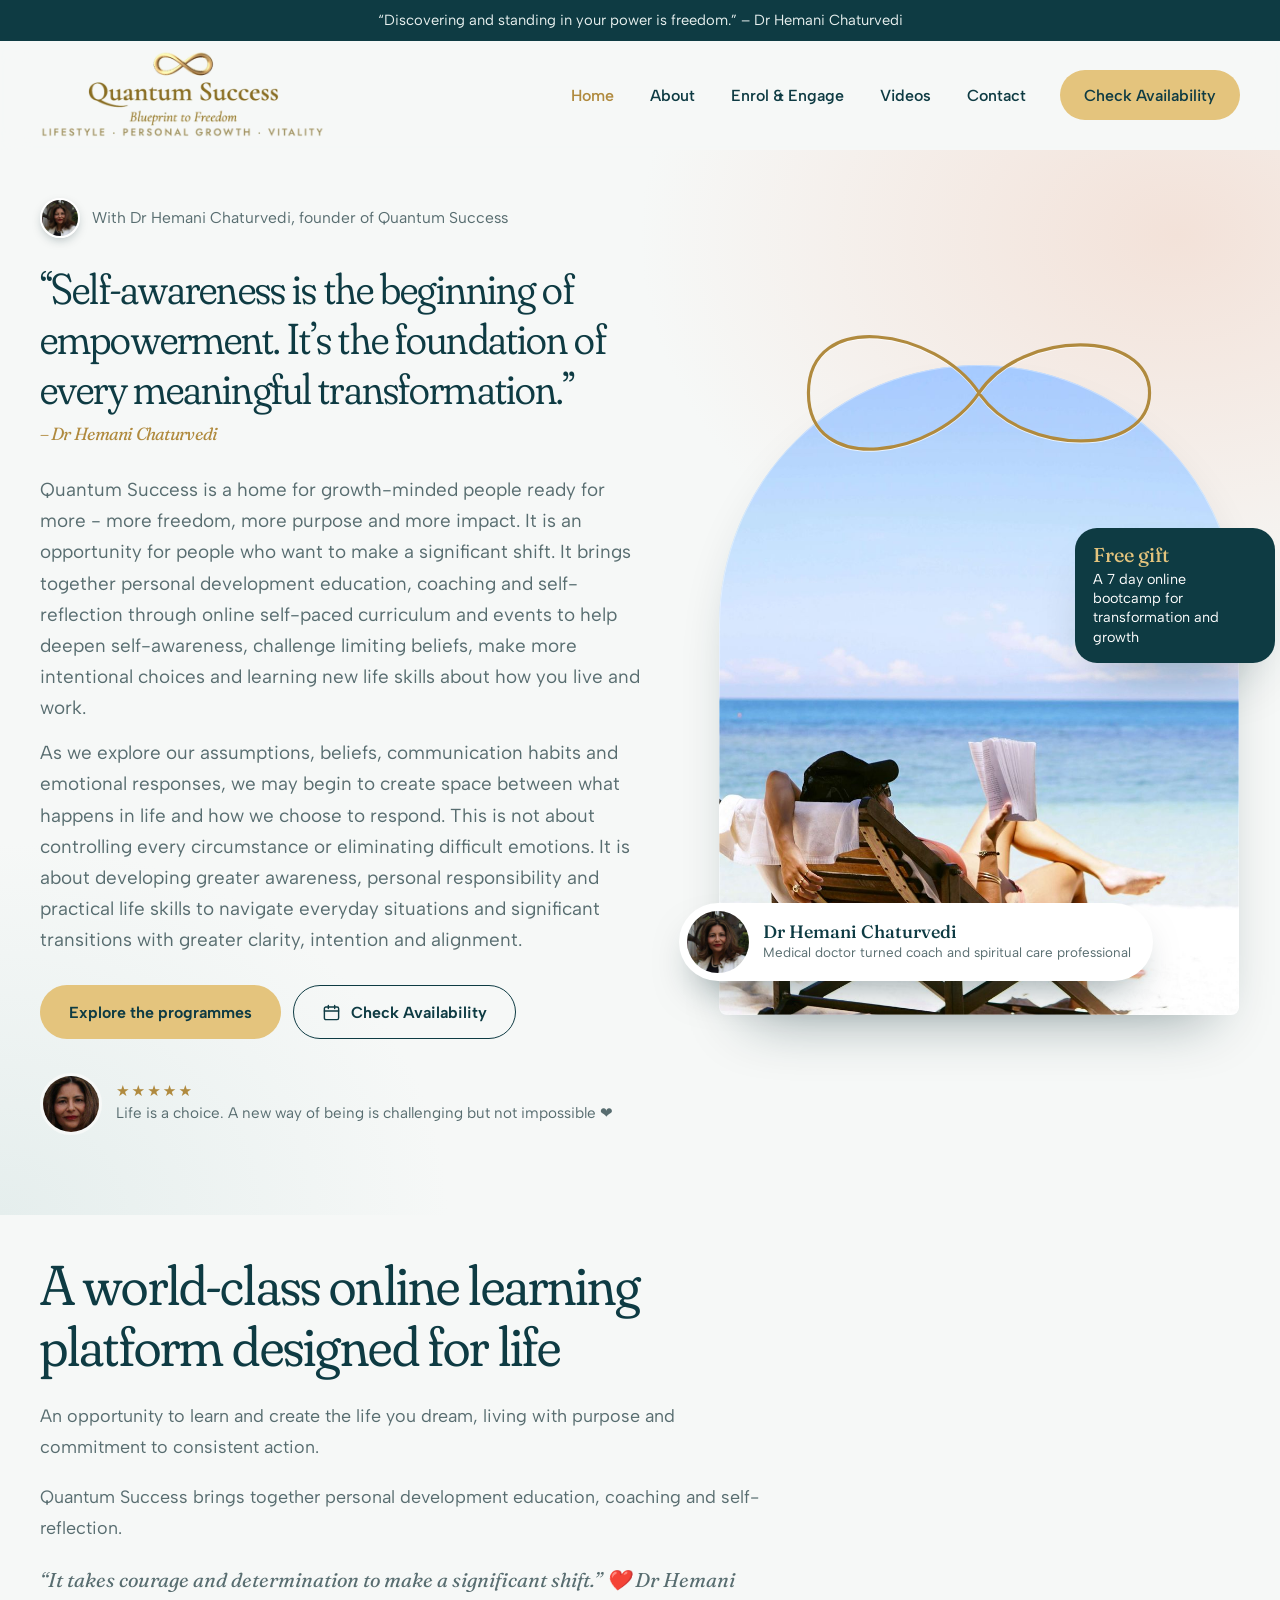
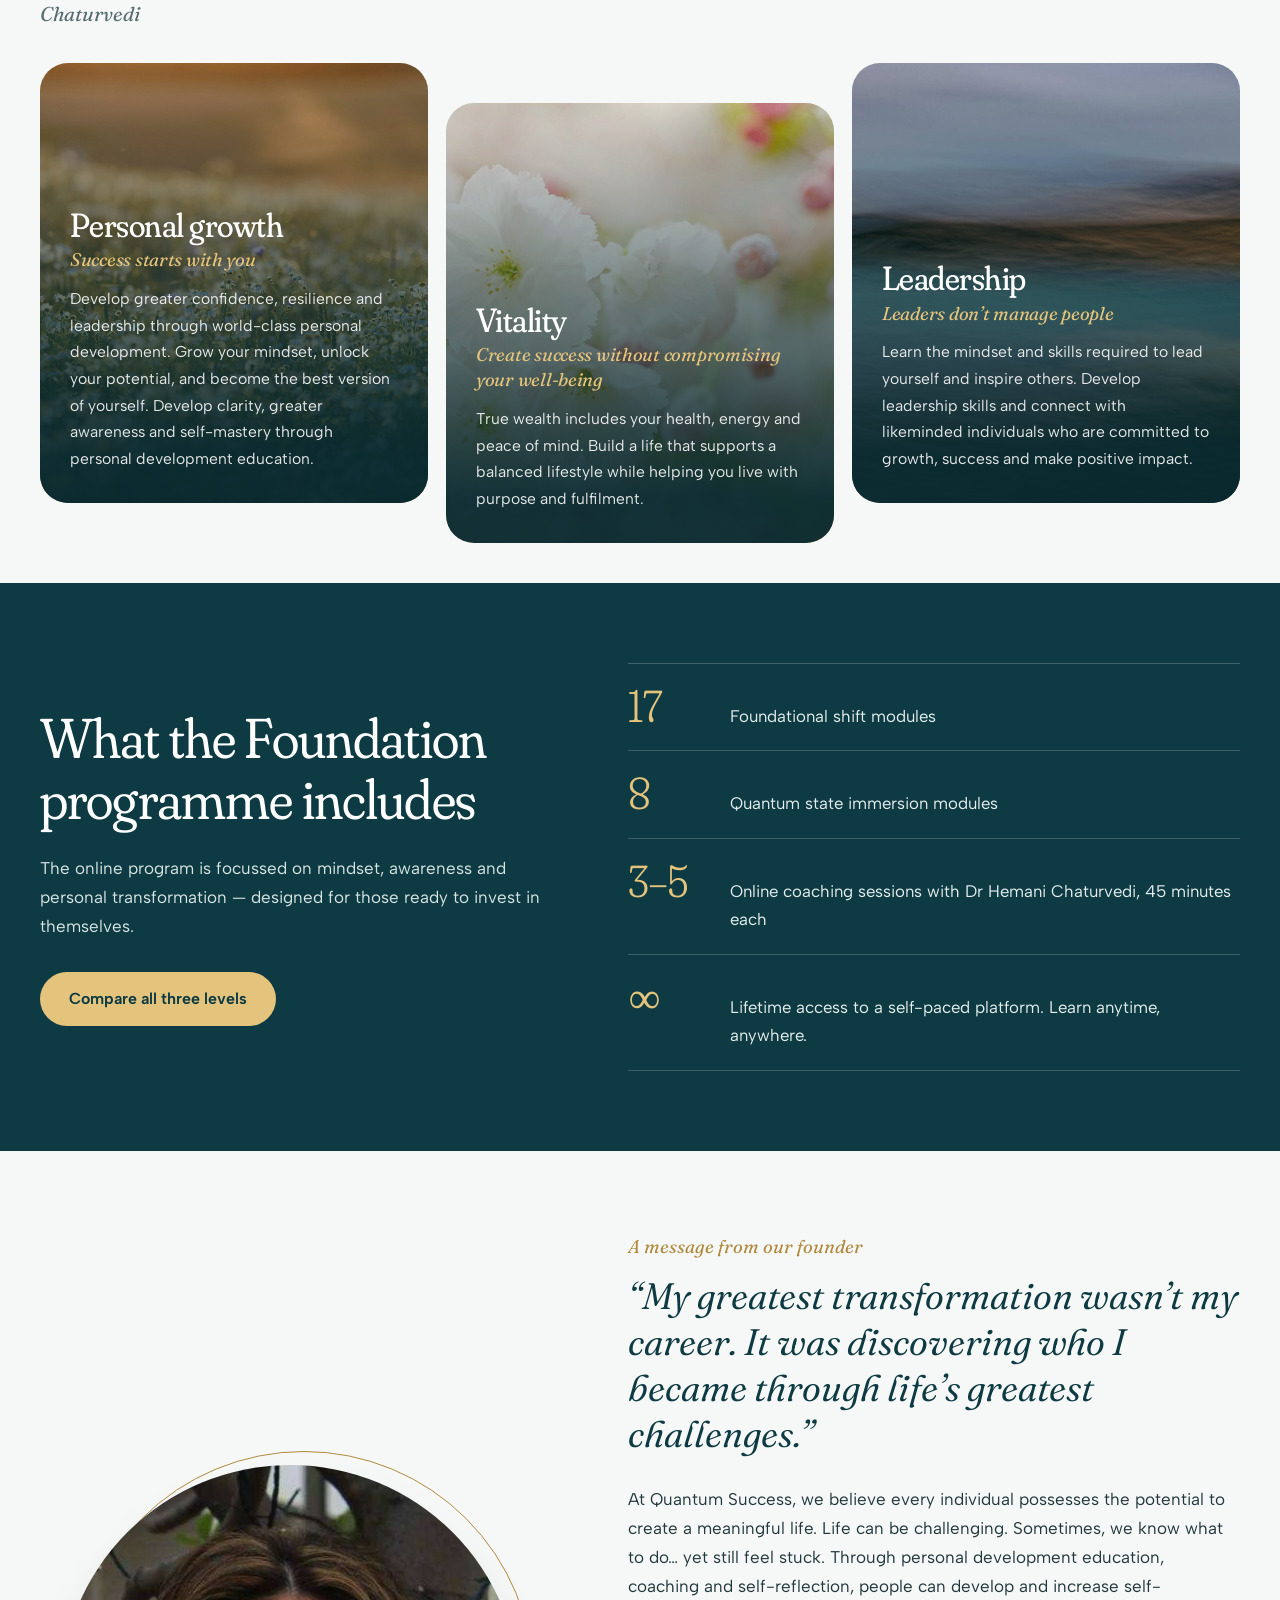
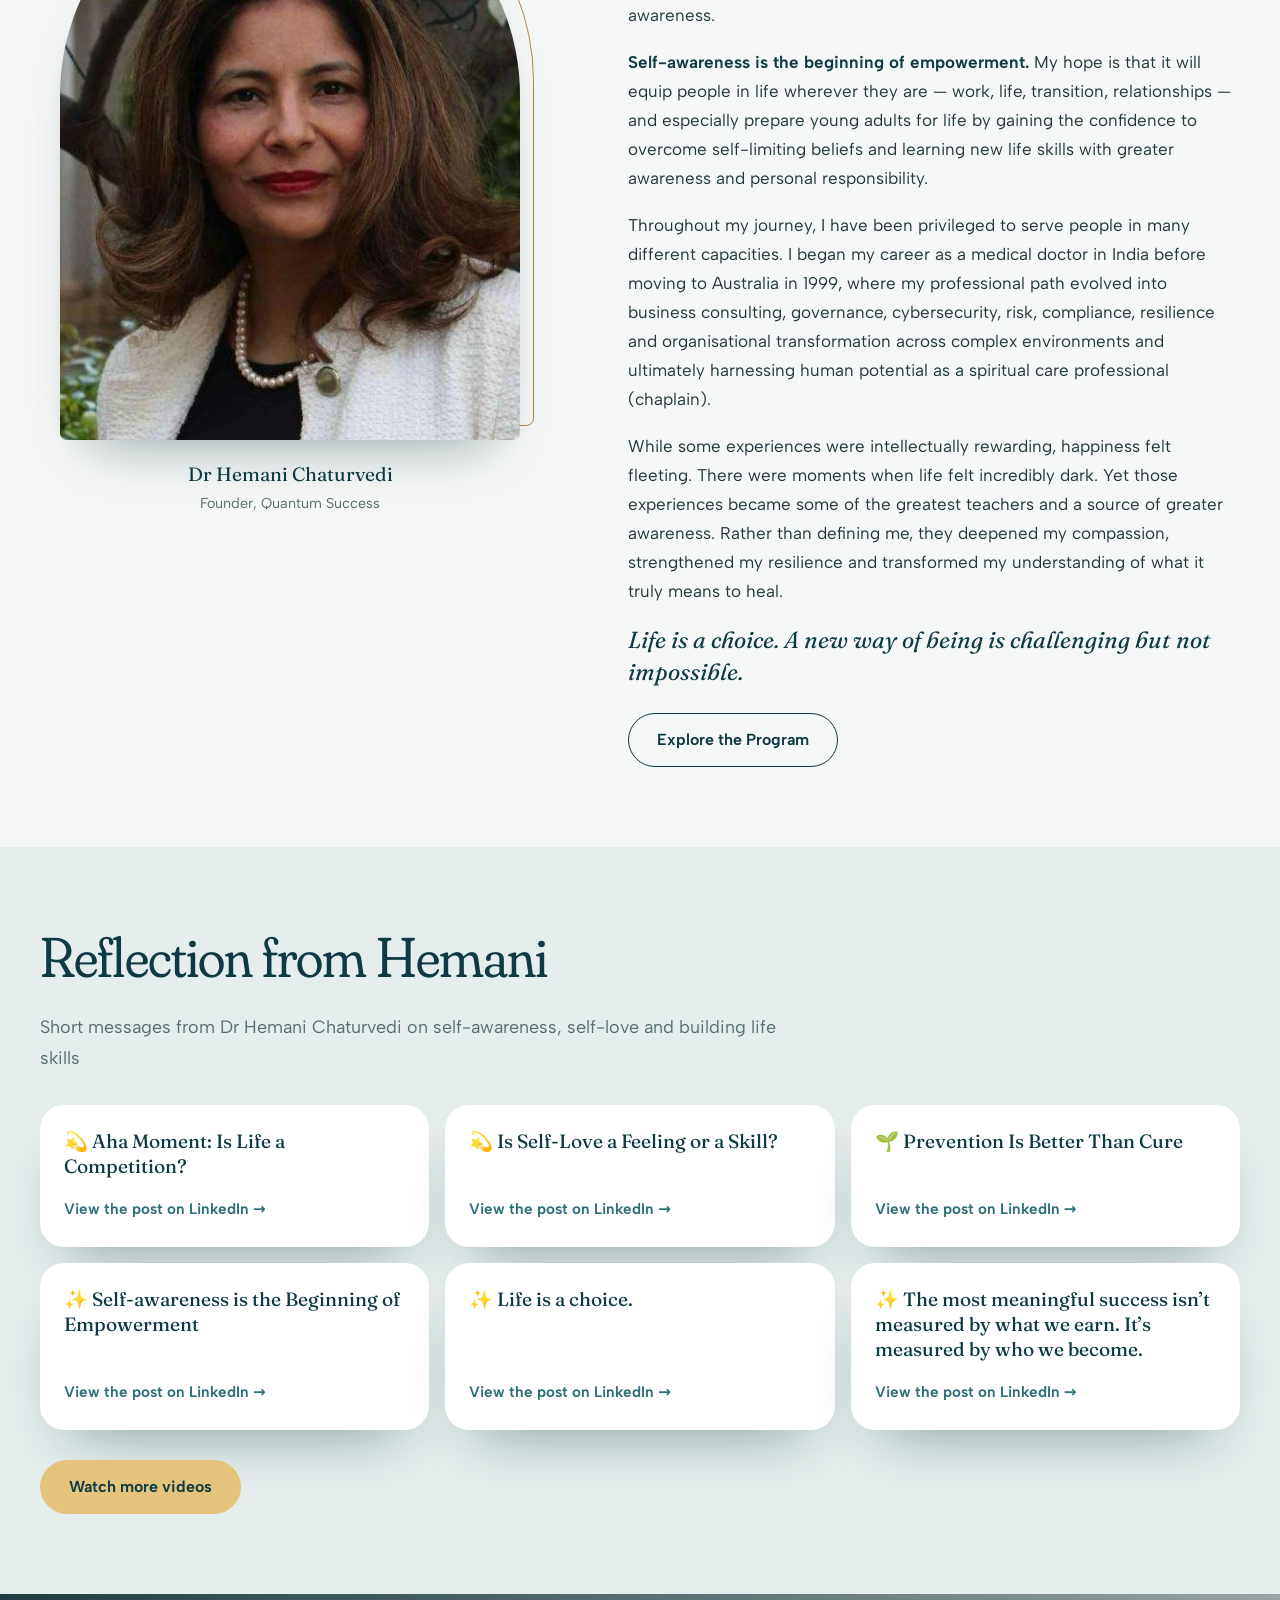
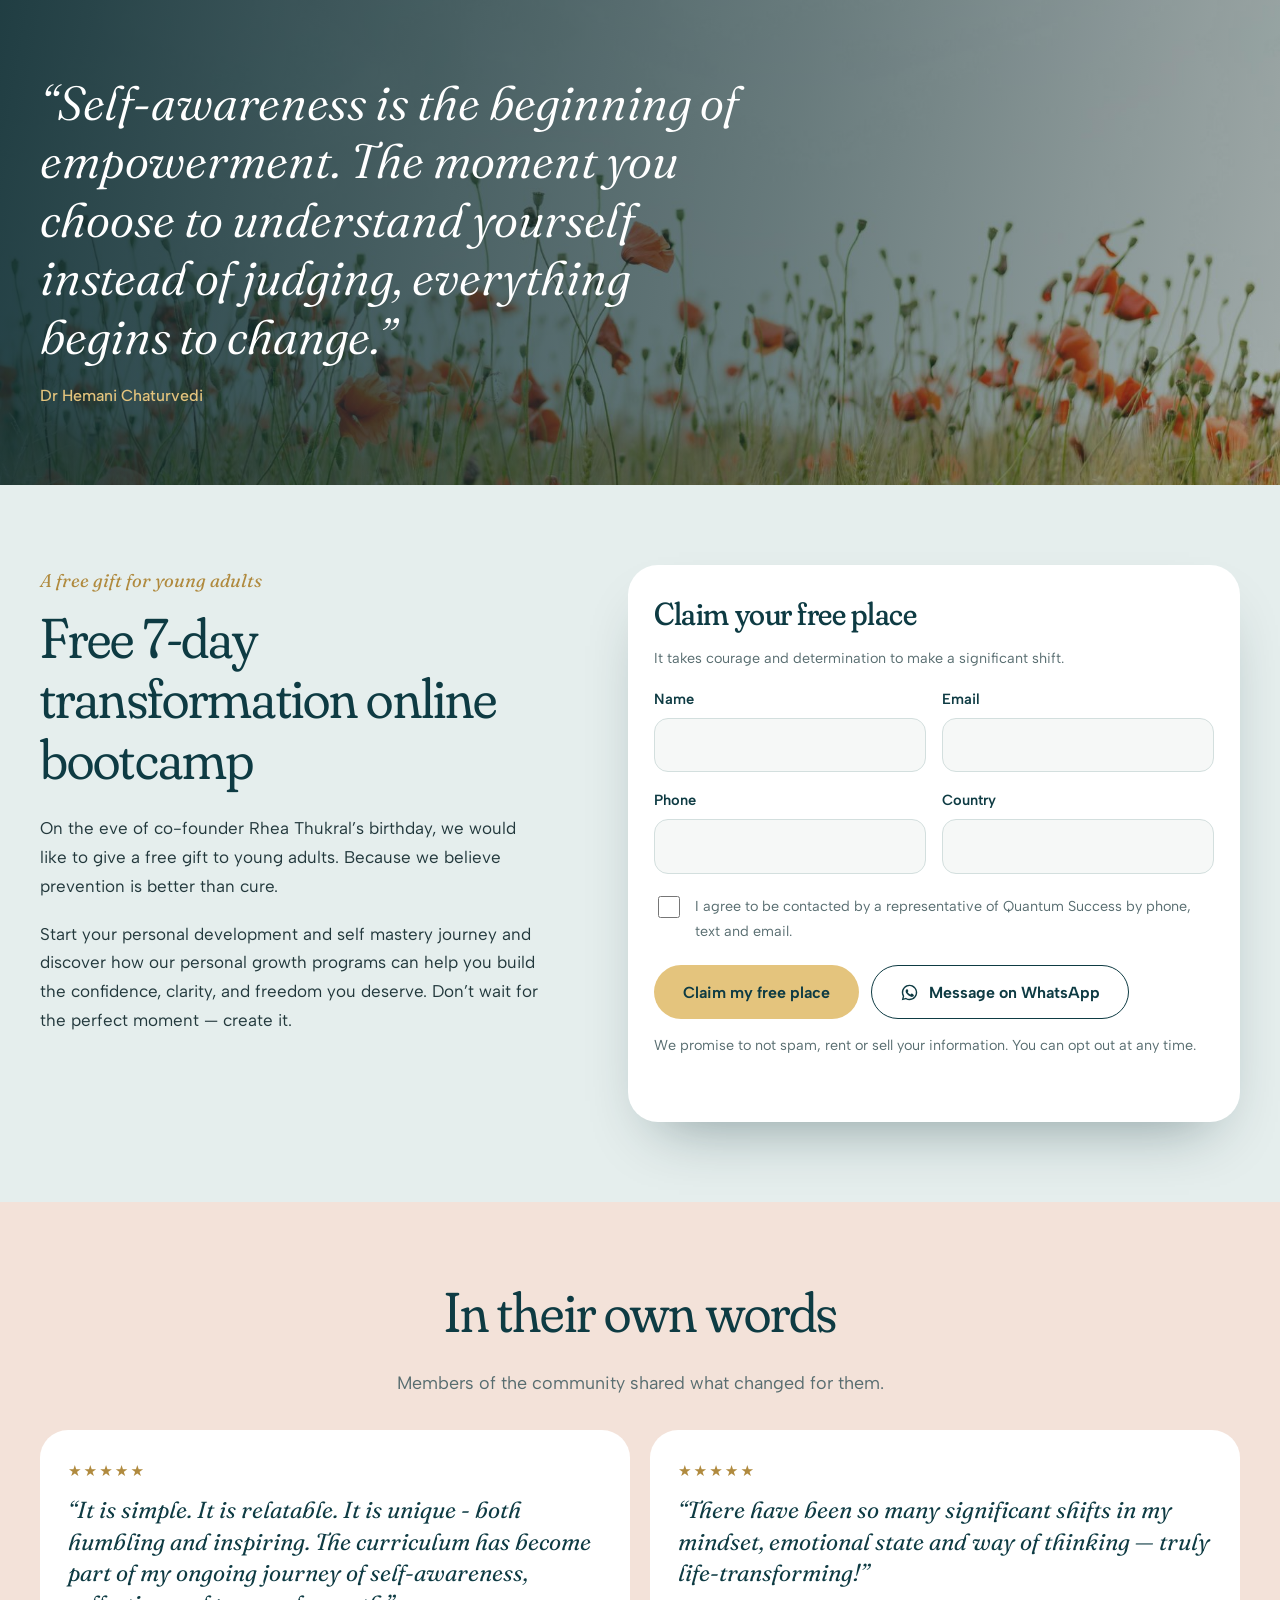
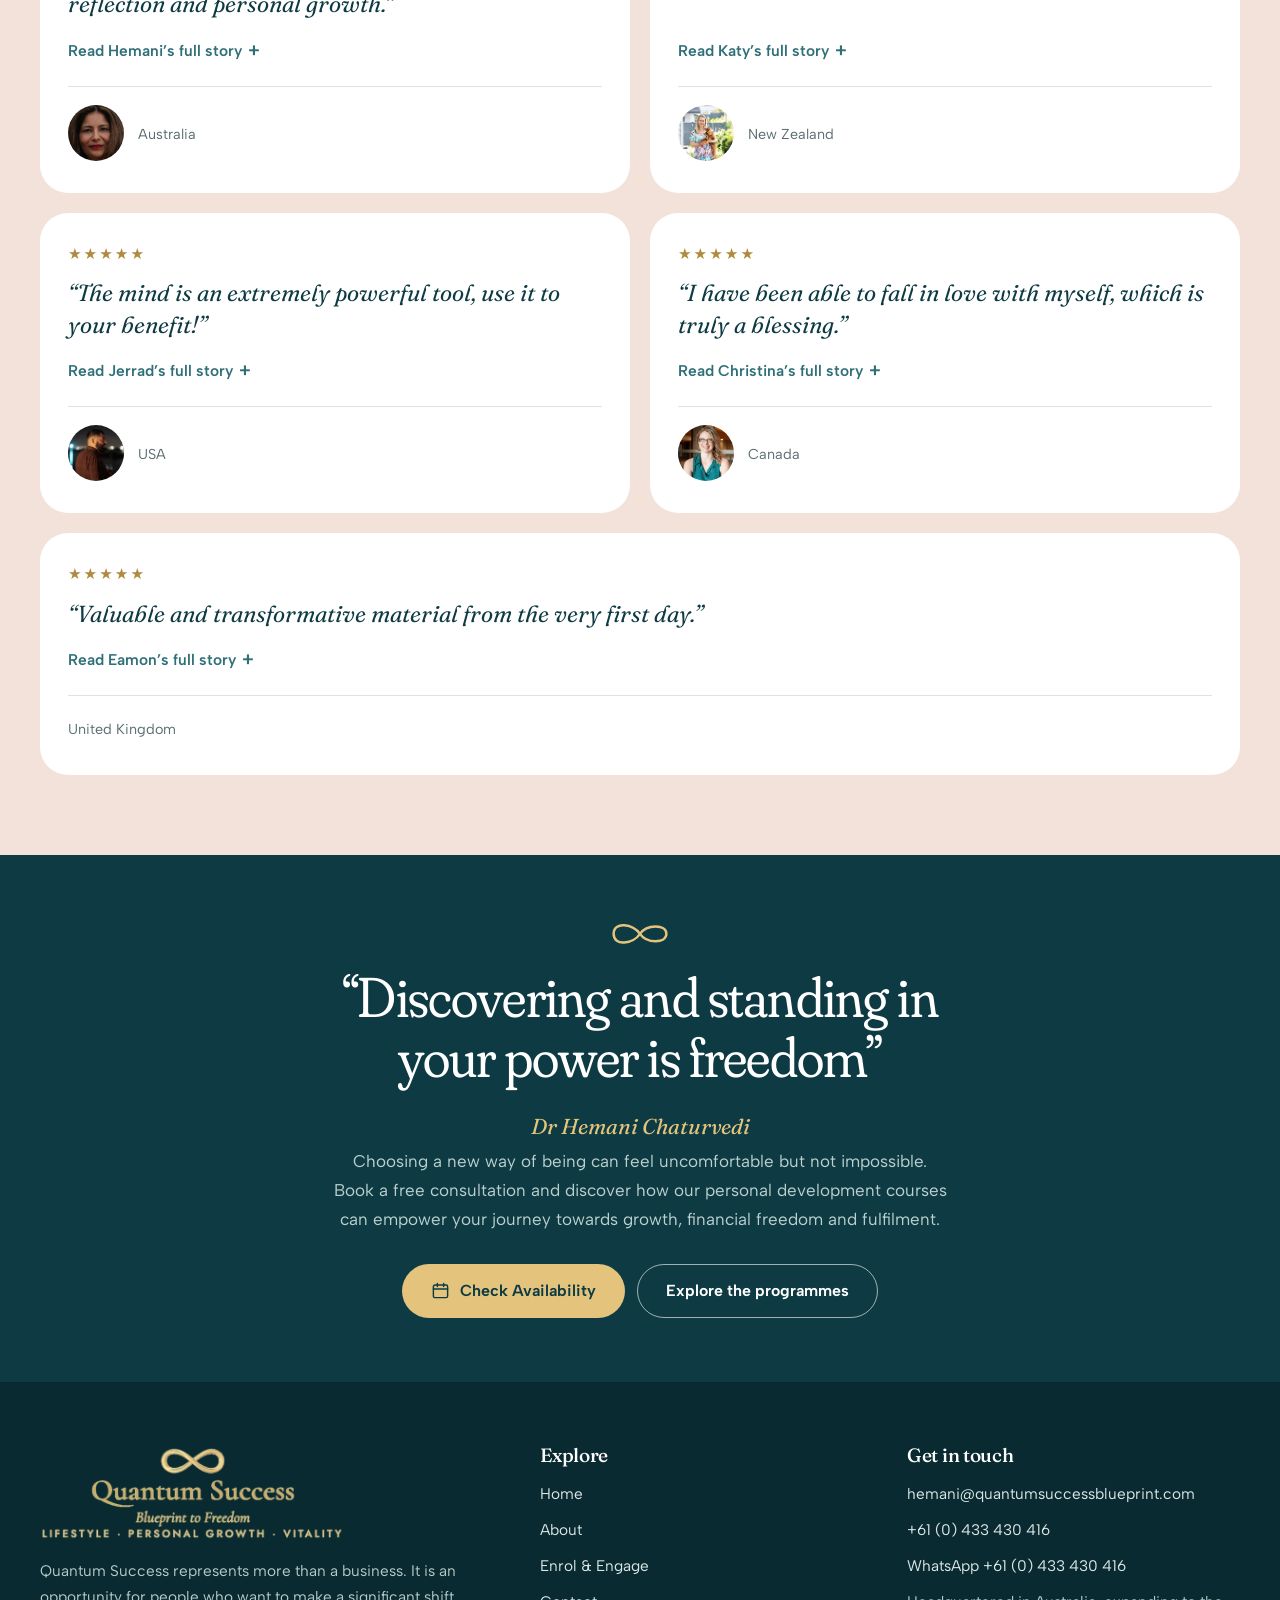
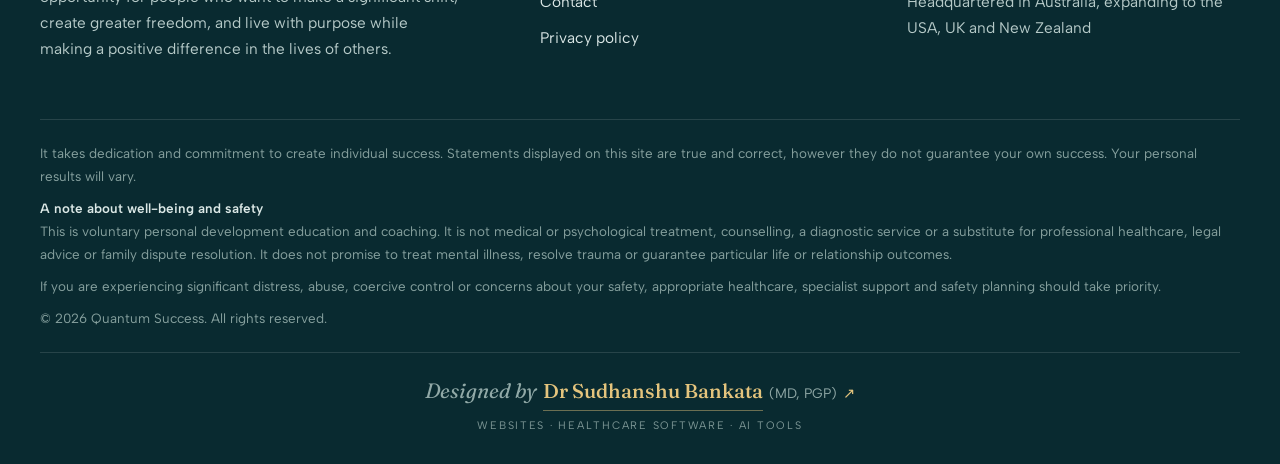
==== commit 7074c4f2: "Client round 3: feedback of 28 October (booking buttons, quotes, Home intro and story, Enrol page, V" ====
--- a/index.html
+++ b/index.html
@@ -19,7 +19,7 @@
   <link rel="preconnect" href="https://fonts.googleapis.com">
   <link rel="preconnect" href="https://fonts.gstatic.com" crossorigin>
   <link rel="stylesheet" href="https://fonts.googleapis.com/css2?family=Albert+Sans:wght@400;500;600;700&family=Fraunces:ital,opsz,wght,SOFT@0,9..144,300..600,100;1,9..144,300..500,100&display=swap">
-  <link rel="stylesheet" href="assets/css/site.css?v=7369ad31">
+  <link rel="stylesheet" href="assets/css/site.css?v=a185ece5">
   <script type="application/ld+json">{"@context":"https://schema.org","@type":"Organization","name":"Quantum Success","alternateName":"Blueprint to Freedom","email":"hemani@quantumsuccessblueprint.com","telephone":"+61433430416","founder":{"@type":"Person","name":"Dr Hemani Chaturvedi"},"description":"World-class online personal development education: lifestyle, personal growth and vitality."}</script>
 </head>
 <body>
@@ -33,7 +33,7 @@
     <button class="nav-toggle" aria-expanded="false" aria-controls="site-nav"><svg viewBox="0 0 24 24" fill="none" stroke="currentColor" stroke-width="2" stroke-linecap="round"><path d="M4 7h16M4 12h16M4 17h10"/></svg><span class="sr-only">Open menu</span></button>
     <nav class="nav" id="site-nav" aria-label="Main">
       <a href="./" aria-current="page">Home</a><a href="about/">About</a><a href="choose-your-blueprint/">Enrol &amp; Engage</a><a href="videos/">Videos</a><a href="contact-us/">Contact</a>
-      <a class="btn btn-deep" href="https://calendly.com/chaturvedihemani/initial-discovery-call-with-hemani" target="_blank" rel="noopener">Book a discovery call</a>
+      <a class="btn btn-deep" href="https://calendly.com/chaturvedihemani/engage-plan-act" target="_blank" rel="noopener">Check Availability</a>
     </nav>
   </div>
 </header>
@@ -46,12 +46,13 @@
     <div>
       <p class="with"><img src="assets/img/hemani.jpg" alt="" width="40" height="40">With Dr Hemani Chaturvedi, founder of Quantum Success</p>
       <h1 class="qh">&ldquo;Self-awareness is the beginning of empowerment. It&rsquo;s the foundation of every meaningful transformation.&rdquo; <span class="qby">&ndash; Dr Hemani Chaturvedi</span></h1>
-      <p class="lede">Quantum Success is a home for growth-minded people ready for more &ndash; more freedom, more purpose, more impact. It is an opportunity for people who want to make a significant shift. It brings together personal development, coaching and self-reflection through online self-paced curriculum and events to help deepen self-awareness, challenge limiting beliefs, make more intentional choices and learning new life skills about how you live and work.</p>
+      <p class="lede">Quantum Success is a home for growth-minded people ready for more - more freedom, more purpose and more impact. It is an opportunity for people who want to make a significant shift. It brings together personal development education, coaching and self-reflection through online self-paced curriculum and events to help deepen self-awareness, challenge limiting beliefs, make more intentional choices and learning new life skills about how you live and work.</p>
+      <p class="lede">As we explore our assumptions, beliefs, communication habits and emotional responses, we may begin to create space between what happens in life and how we choose to respond. This is not about controlling every circumstance or eliminating difficult emotions. It is about developing greater awareness, personal responsibility and practical life skills to navigate everyday situations and significant transitions with greater clarity, intention and alignment.</p>
       <div class="cta-row">
         <a class="btn btn-sun" href="choose-your-blueprint/">Explore the programmes</a>
         <a class="btn btn-line" href="https://calendly.com/chaturvedihemani/engage-plan-act" target="_blank" rel="noopener"><svg viewBox="0 0 24 24" fill="none" stroke="currentColor" stroke-width="1.8" stroke-linecap="round" stroke-linejoin="round"><rect x="3" y="5" width="18" height="16" rx="2"/><path d="M8 3v4M16 3v4M3 10h18"/></svg> Check Availability</a>
       </div>
-      <a class="trust" href="#stories"><span class="faces"><img src="assets/img/t-katy.jpg" alt="" width="42" height="42"><img src="assets/img/t-jerrad.png" alt="" width="42" height="42"><img src="assets/img/t-christina.jpg" alt="" width="42" height="42"></span><span><span class="stars" aria-hidden="true">★★★★★</span>Life is a choice. A new way of being is challenging but not impossible &#10084;&#65039;</span></a>
+      <a class="trust" href="#stories"><span class="faces solo"><img src="assets/img/hemani.jpg" alt="Dr Hemani Chaturvedi" width="56" height="56"></span><span><span class="stars" aria-hidden="true">★★★★★</span>Life is a choice. A new way of being is challenging but not impossible &#10084;&#65039;</span></a>
     </div>
     <div class="window">
       <svg class="loop" viewBox="0 0 80 36" aria-hidden="true"><path pathLength="1" d="M40 18C32 6 8 2 8 18s24 12 32 0c8-12 32-12 32 0S48 30 40 18z"/></svg>
@@ -69,7 +70,7 @@
       <h2>A world-class online learning platform designed for life</h2>
       <p>An opportunity to learn and create the life you dream, living with purpose and commitment to consistent action.</p>
       <p>Quantum Success brings together personal development education, coaching and self-reflection.</p>
-      <p class="note" style="margin:10px 0 0;font-size:1.25rem">&ldquo;It takes courage and determination to make a significant shift.&rdquo; &#10084;&#65039; Hemani</p>
+      <p class="note" style="margin:10px 0 0;font-size:1.25rem">&ldquo;It takes courage and determination to make a significant shift.&rdquo; &#10084;&#65039; Dr Hemani Chaturvedi</p>
     </div>
     <div class="pillars">
       <article class="pillar"><div class="bg" style="background-image:url(assets/img/bg-golden-field.jpg)"></div><div class="in"><h3>Personal growth</h3><h4>Success starts with you</h4><p>Develop greater confidence, resilience and leadership through world-class personal development. Grow your mindset, unlock your potential, and become the best version of yourself. Develop clarity, greater awareness and self-mastery through personal development education.</p></div></article>
@@ -162,7 +163,7 @@
 <section class="section blush" id="stories">
   <div class="wrap">
     <div class="head center"><h2>In their own words</h2><p>Members of the community shared what changed for them.</p></div>
-    <div class="tgrid"><figure class="tcard" style="margin:0"><span class="stars" aria-label="5 out of 5 stars">★★★★★</span><blockquote class="hl" style="margin-inline:0">“There have been so many significant shifts in my mindset, emotional state and way of thinking &mdash; truly life-transforming!”</blockquote><details><summary>Read Katy’s full story</summary><p>Over the last few years, I have learned so much from undertaking our personal development courses and programmes as well as attending several destination and virtual events. There have been so many significant shifts in my mindset, emotional state and way of thinking - truly life-transforming! The flexibility of learning at my own pace, combined with the expertly crafted content has allowed me to delve deep into areas of personal growth that I had never explored before. The host's unique style of delivery and the practical exercises make the material engaging and directly applicable to my daily life. Overall, our courses have not only enhanced my personal growth but also positively impacted my professional life, making me more productive and goal-oriented. I highly recommend them to anyone looking to invest in themselves and their future.</p></details><figcaption class="who"><img src="assets/img/t-katy.jpg" alt="Katy Genc" width="56" height="56" loading="lazy"><span><small>New Zealand</small></span></figcaption></figure><figure class="tcard" style="margin:0"><span class="stars" aria-label="5 out of 5 stars">★★★★★</span><blockquote class="hl" style="margin-inline:0">“The mind is an extremely powerful tool, use it to your benefit!”</blockquote><details><summary>Read Jerrad’s full story</summary><p>It still boggles my mind how much this kind of information can positively affect one's life. The mind is an extremely powerful tool, use it to your benefit! The teachings that these mentors provide and the simplicity in which one can intake is simple and incredible. I notice the positive impact that it has and even more so, notice the difference when I'm not intaking and being involved in such a lovely community. AND the fact that there are live events literally changed my life. Not to mention the amazing experience! I'm forever grateful for this company and look forward to being a part of this community for years to come. Thank you to everyone that keeps it going, and to the beautiful community. I love it.</p></details><figcaption class="who"><img src="assets/img/t-jerrad.png" alt="Jerrad Sanchez" width="56" height="56" loading="lazy"><span><small>USA</small></span></figcaption></figure><figure class="tcard" style="margin:0"><span class="stars" aria-label="5 out of 5 stars">★★★★★</span><blockquote class="hl" style="margin-inline:0">“I have been able to fall in love with myself, which is truly a blessing.”</blockquote><details><summary>Read Christina’s full story</summary><p>Since diving into these online courses, I have been able to fall in love with myself, which is truly a blessing. The actionable steps provided have led me to feel again. Waking up each morning and being thankful for who I am is priceless. The best part is going through the course repeatedly and having my kids show up as their true self! Pure Magic.</p></details><figcaption class="who"><img src="assets/img/t-christina.jpg" alt="Christina Henson" width="56" height="56" loading="lazy"><span><small>Canada</small></span></figcaption></figure><figure class="tcard" style="margin:0"><span class="stars" aria-label="5 out of 5 stars">★★★★★</span><blockquote class="hl" style="margin-inline:0">“Valuable and transformative material from the very first day.”</blockquote><details><summary>Read Eamon’s full story</summary><p>The first course I embarked on here hit the spot - valuable and transformative material from the very first day. Easy to understand and expounded in a relaxed, friendly and professional manner. Implementation was easy and has helped me to explore thoughts way outside of my comfort zone.</p></details><figcaption class="who"><span><small>United Kingdom</small></span></figcaption></figure></div>
+    <div class="tgrid"><figure class="tcard" style="margin:0"><span class="stars" aria-label="5 out of 5 stars">★★★★★</span><blockquote class="hl" style="margin-inline:0">“It is simple. It is relatable. It is unique - both humbling and inspiring. The curriculum has become part of my ongoing journey of self-awareness, reflection and personal growth.”</blockquote><details><summary>Read Hemani’s full story</summary><p>My journey has taken me through medicine, technology and organisational transformation, personal transformation, spiritual care and philanthropy. Across these experiences and through my own life, I have learnt that people are more than the circumstances they face. I have engaged with this curriculum as part of my ongoing journey of learning and reflection.</p><p>What I find distinctive about this curriculum is its simplicity, relatability and depth. It presents ideas in a way that is easy to engage with, yet can be humbling and inspiring. It invites me to pause, reflect and look beyond what I may have always assumed to be true.</p><p>Over the past six months, since beginning the Quantum Success journey, I have returned to the curriculum time and time again. Each time, I discover something new to reflect on, a different perspective to consider, or a familiar idea that suddenly makes sense in a deeper way. And yes, I have laughed along the way!</p><p>For me, personal transformation is not a destination; it is a continuous journey of learning, unlearning, growing and evolving. The curriculum has offered me valuable insights and new ways of looking at myself, my experiences and the choices I make. As my understanding deepens, I find myself reflecting on how life aligns, realigns and reconnects in ways I may not previously have recognised.</p><p>I believe there is more to this learning experience than might be apparent at first. It is not simply about acquiring knowledge; it is about being willing to look within, question familiar patterns and remain open to new possibilities.</p><p>I am still on my journey, still learning and still discovering. That, for me, is part of what makes this experience so meaningful. The curriculum has become part of my ongoing journey of self-awareness, reflection and personal growth, and I look forward to continuing to discover what else is possible and share with others.</p></details><figcaption class="who"><span class="zface"><img src="assets/img/hemani.jpg" alt="Dr Hemani Chaturvedi" width="56" height="56" loading="lazy"></span><span><small>Australia</small></span></figcaption></figure><figure class="tcard" style="margin:0"><span class="stars" aria-label="5 out of 5 stars">★★★★★</span><blockquote class="hl" style="margin-inline:0">“There have been so many significant shifts in my mindset, emotional state and way of thinking &mdash; truly life-transforming!”</blockquote><details><summary>Read Katy’s full story</summary><p>Over the last few years, I have learned so much from undertaking our personal development courses and programmes as well as attending several destination and virtual events. There have been so many significant shifts in my mindset, emotional state and way of thinking - truly life-transforming! The flexibility of learning at my own pace, combined with the expertly crafted content has allowed me to delve deep into areas of personal growth that I had never explored before. The host's unique style of delivery and the practical exercises make the material engaging and directly applicable to my daily life. Overall, our courses have not only enhanced my personal growth but also positively impacted my professional life, making me more productive and goal-oriented. I highly recommend them to anyone looking to invest in themselves and their future.</p></details><figcaption class="who"><img src="assets/img/t-katy.jpg" alt="Katy Genc" width="56" height="56" loading="lazy"><span><small>New Zealand</small></span></figcaption></figure><figure class="tcard" style="margin:0"><span class="stars" aria-label="5 out of 5 stars">★★★★★</span><blockquote class="hl" style="margin-inline:0">“The mind is an extremely powerful tool, use it to your benefit!”</blockquote><details><summary>Read Jerrad’s full story</summary><p>It still boggles my mind how much this kind of information can positively affect one's life. The mind is an extremely powerful tool, use it to your benefit! The teachings that these mentors provide and the simplicity in which one can intake is simple and incredible. I notice the positive impact that it has and even more so, notice the difference when I'm not intaking and being involved in such a lovely community. AND the fact that there are live events literally changed my life. Not to mention the amazing experience! I'm forever grateful for this company and look forward to being a part of this community for years to come. Thank you to everyone that keeps it going, and to the beautiful community. I love it.</p></details><figcaption class="who"><img src="assets/img/t-jerrad.png" alt="Jerrad Sanchez" width="56" height="56" loading="lazy"><span><small>USA</small></span></figcaption></figure><figure class="tcard" style="margin:0"><span class="stars" aria-label="5 out of 5 stars">★★★★★</span><blockquote class="hl" style="margin-inline:0">“I have been able to fall in love with myself, which is truly a blessing.”</blockquote><details><summary>Read Christina’s full story</summary><p>Since diving into these online courses, I have been able to fall in love with myself, which is truly a blessing. The actionable steps provided have led me to feel again. Waking up each morning and being thankful for who I am is priceless. The best part is going through the course repeatedly and having my kids show up as their true self! Pure Magic.</p></details><figcaption class="who"><img src="assets/img/t-christina.jpg" alt="Christina Henson" width="56" height="56" loading="lazy"><span><small>Canada</small></span></figcaption></figure><figure class="tcard" style="margin:0"><span class="stars" aria-label="5 out of 5 stars">★★★★★</span><blockquote class="hl" style="margin-inline:0">“Valuable and transformative material from the very first day.”</blockquote><details><summary>Read Eamon’s full story</summary><p>The first course I embarked on here hit the spot - valuable and transformative material from the very first day. Easy to understand and expounded in a relaxed, friendly and professional manner. Implementation was easy and has helped me to explore thoughts way outside of my comfort zone.</p></details><figcaption class="who"><span><small>United Kingdom</small></span></figcaption></figure></div>
   </div>
 </section>
 
@@ -171,7 +172,7 @@
   <div class="wrap">
     <svg class="loop-mark" viewBox="0 0 80 36" fill="none" stroke="currentColor" stroke-width="3" stroke-linecap="round" aria-hidden="true"><path d="M40 18C32 6 8 2 8 18s24 12 32 0c8-12 32-12 32 0S48 30 40 18z"/></svg>
     <h2>&ldquo;Discovering and standing in your power is freedom&rdquo;</h2>
-    <p class="sign sign-r">Hemani</p>
+    <p class="sign sign-r">Dr Hemani Chaturvedi</p>
     <p>Choosing a new way of being can feel uncomfortable but not impossible. Book a free consultation and discover how our personal development courses can empower your journey towards growth, financial freedom and fulfilment.</p>
     <div class="cta-row"><a class="btn btn-sun" href="https://calendly.com/chaturvedihemani/engage-plan-act" target="_blank" rel="noopener"><svg viewBox="0 0 24 24" fill="none" stroke="currentColor" stroke-width="1.8" stroke-linecap="round" stroke-linejoin="round"><rect x="3" y="5" width="18" height="16" rx="2"/><path d="M8 3v4M16 3v4M3 10h18"/></svg> Check Availability</a><a class="btn btn-light" href="choose-your-blueprint/">Explore the programmes</a></div>
   </div>
@@ -207,6 +208,8 @@
     </div>
     <div class="fine">
       <p>It takes dedication and commitment to create individual success. Statements displayed on this site are true and correct, however they do not guarantee your own success. Your personal results will vary.</p>
+      <p><strong>A note about well-being and safety</strong><br>This is voluntary personal development education and coaching. It is not medical or psychological treatment, counselling, a diagnostic service or a substitute for professional healthcare, legal advice or family dispute resolution. It does not promise to treat mental illness, resolve trauma or guarantee particular life or relationship outcomes.</p>
+      <p>If you are experiencing significant distress, abuse, coercive control or concerns about your safety, appropriate healthcare, specialist support and safety planning should take priority.</p>
       <p>&copy; <span data-year>2026</span> Quantum Success. All rights reserved.</p>
     </div>
   <div class="made-by"><a class="mb" href="https://lexmedix.in/services/" target="_blank" rel="noopener"><span class="mb-main"><span class="mb-pre">Designed by</span> <span class="mb-name">Dr Sudhanshu Bankata</span> <span class="mb-cred">(MD, PGP)</span><span class="mb-arrow" aria-hidden="true">&#8599;</span></span><span class="mb-sr">, </span><span class="mb-sub">Websites &middot; Healthcare software &middot; AI tools</span><span class="mb-sr"> (opens in a new tab)</span></a></div>
--- a/assets/css/site.css
+++ b/assets/css/site.css
@@ -437,3 +437,25 @@
 .gwrap .arch{max-width:none}
 .gwrap .gift{display:block;right:8px;top:14%}
 @media (min-width:900px){.gwrap .gift{right:-24px}}
+
+/* client round 3 (28 Oct feedback) */
+.faces.solo,.zface{display:block;flex:none;width:56px;height:56px;border-radius:50%;overflow:hidden;background:#fff}
+.faces.solo{border:3px solid var(--mist);width:62px;height:62px}
+.faces.solo img,.zface img{display:block;width:100%;height:100%;margin:0;border:0;border-radius:0;object-fit:cover;transform:scale(1.9);transform-origin:50% 34%}
+.hero .lede+.lede{margin-top:14px}
+.fine strong{color:#dbe8e6;font-weight:600}
+.sign-r{text-align:center;max-width:none;margin:-6px auto 20px}
+.phero .lede-sub{font:italic 400 clamp(1.25rem,2.6vw,1.5rem)/1.3 var(--display);color:var(--gold);margin:0 0 14px}
+.phero .lede-sub strong{font-weight:inherit}
+.phero .pull.sm{margin:6px 0 22px}
+.intro-split{display:grid;grid-template-columns:minmax(0,1fr);gap:24px;align-items:start;max-width:none}
+.intro-split>div,.intro-split .pull{min-width:0}
+.intro-split .pull{margin:0}
+@media (min-width:900px){.intro-split{grid-template-columns:minmax(0,1.15fr) minmax(0,.85fr);gap:64px}.intro-split .pull{padding-top:8px}}
+@media (min-width:640px){.tgrid .tcard:last-child:nth-child(odd){grid-column:1/-1}}
+.soon{font:italic 400 1.5rem/1.3 var(--display);color:var(--gold);margin:0 0 22px}
+.feature{display:flex;flex-direction:column;gap:12px;background:#fff;border-radius:28px;padding:30px 28px;box-shadow:var(--shadow);text-decoration:none;color:var(--deep);margin-bottom:24px;overflow-wrap:anywhere;min-width:0}
+.feature b{font:450 clamp(1.5rem,3.4vw,2.1rem)/1.2 var(--display)}
+.feature .plat-tag{font-weight:650;color:var(--gold);font-size:.95rem}
+.feature .go{font-weight:650;color:var(--tide);font-size:.95rem}
+.feature:hover .go{text-decoration:underline}
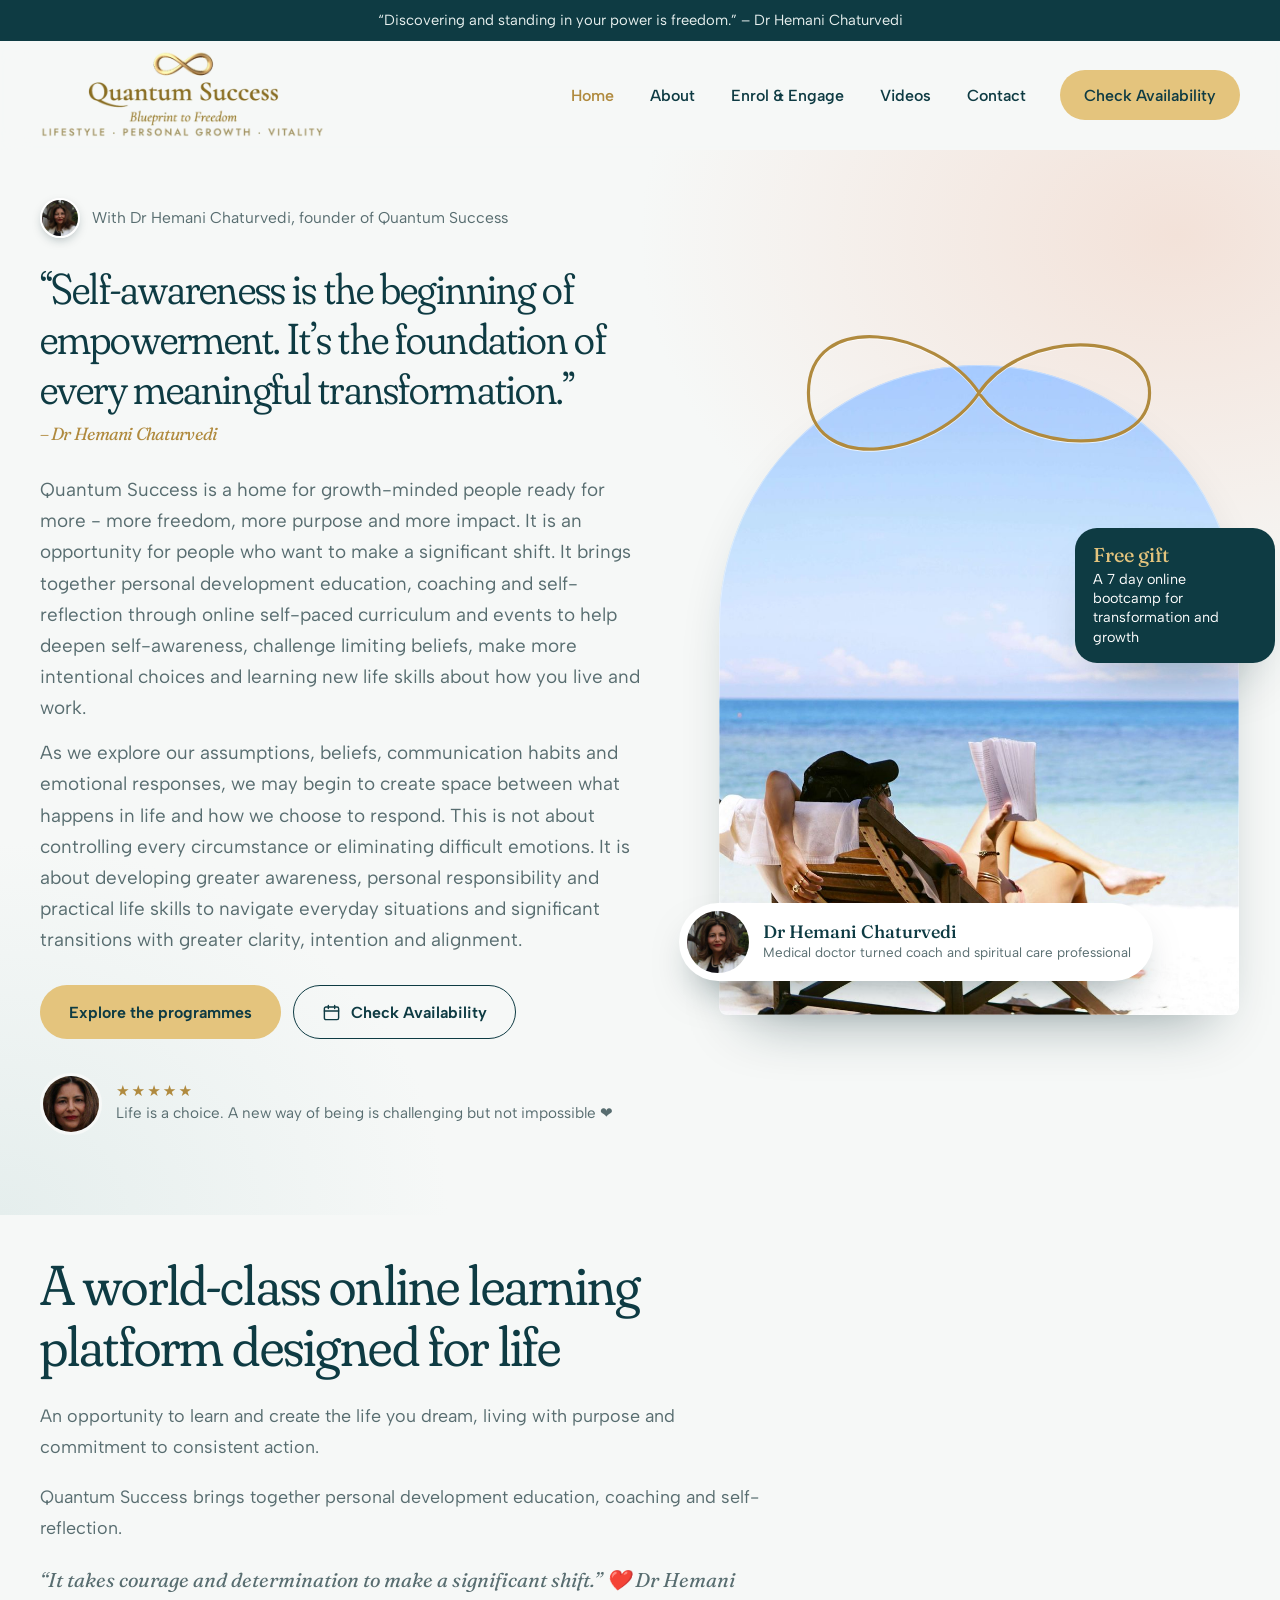
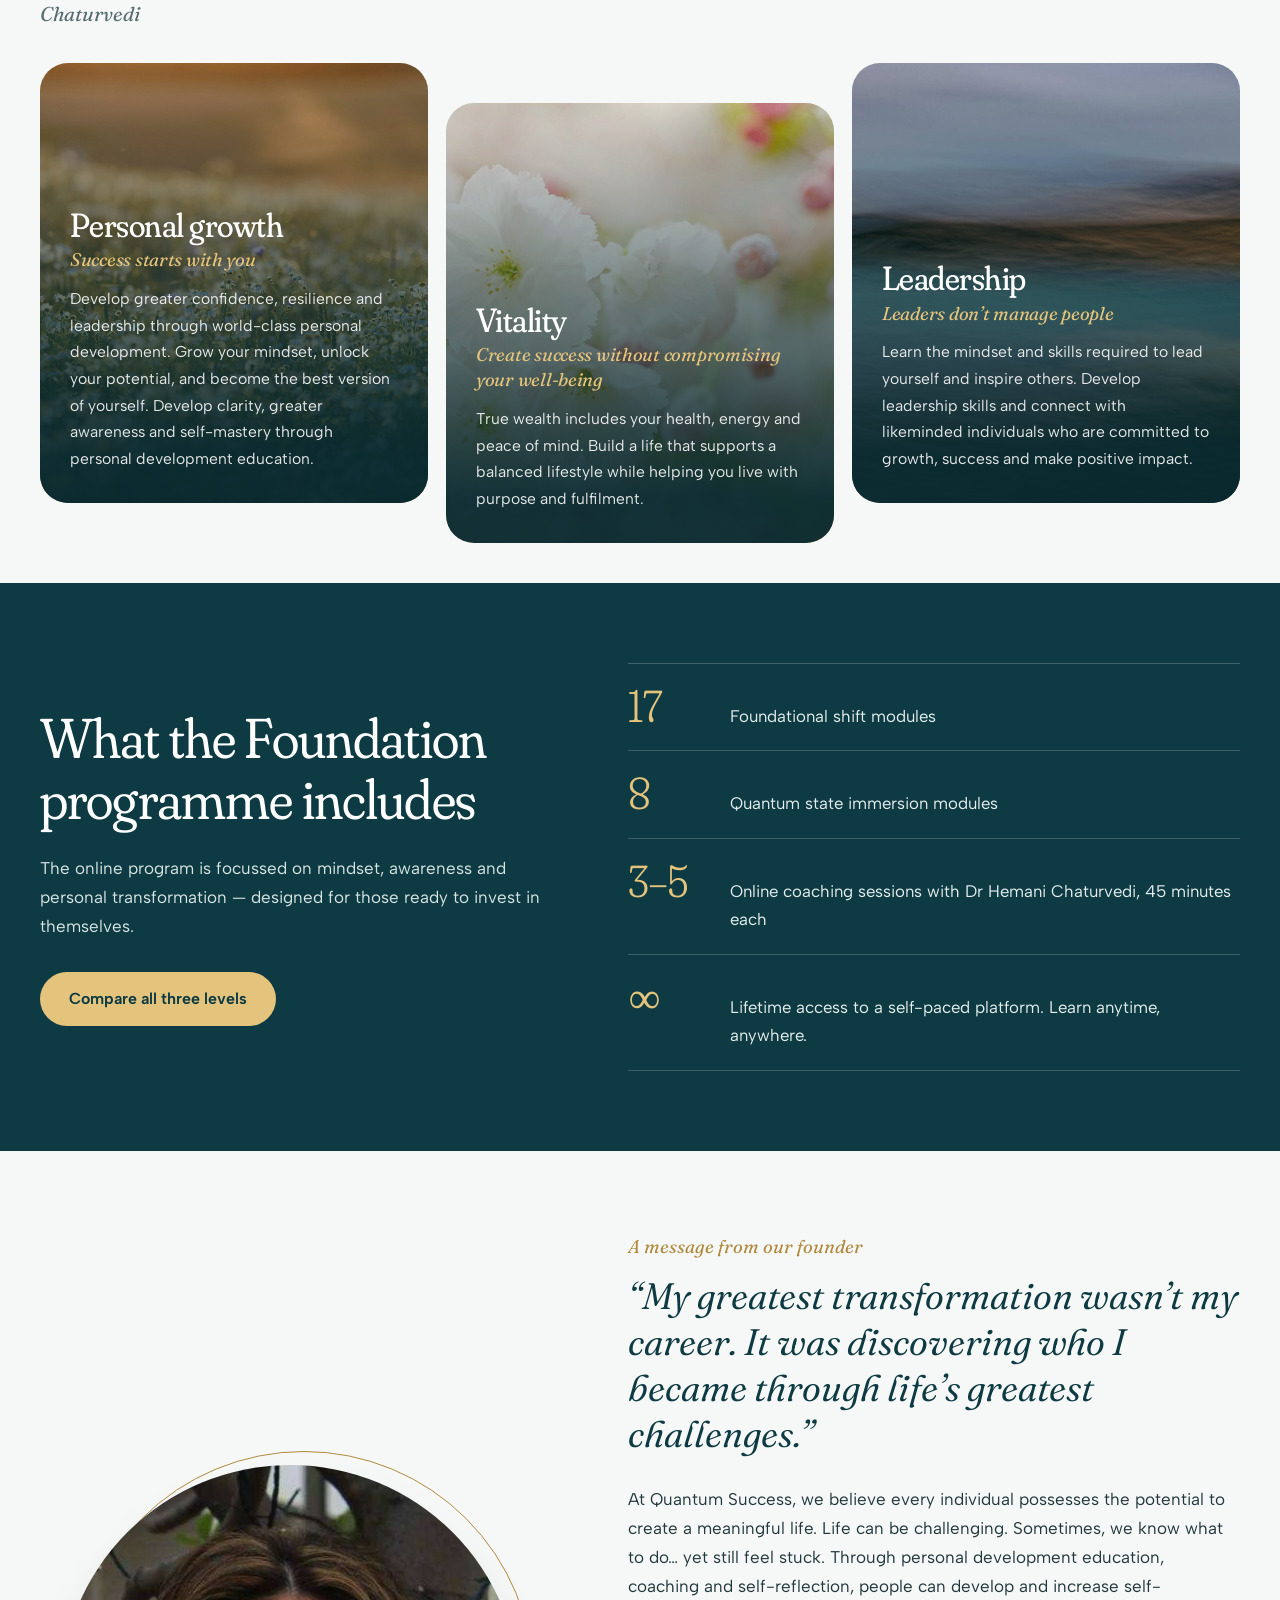
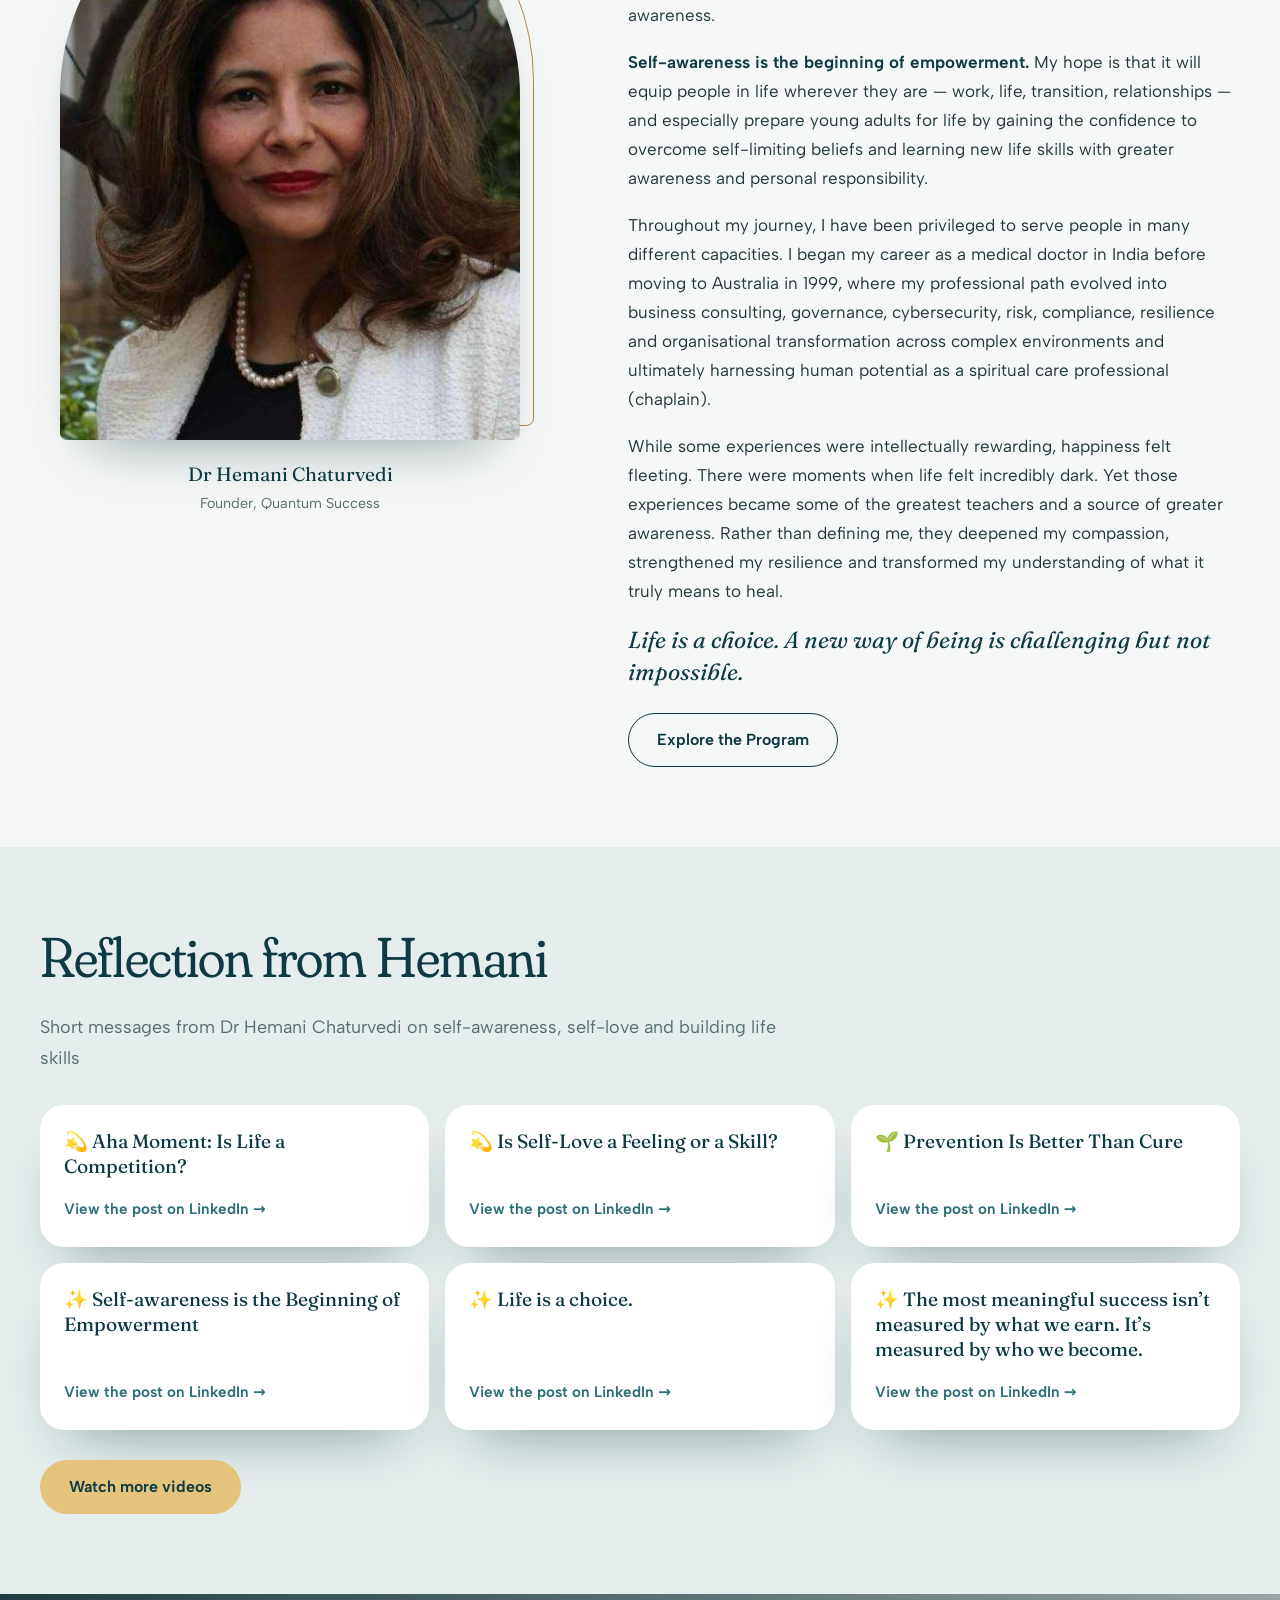
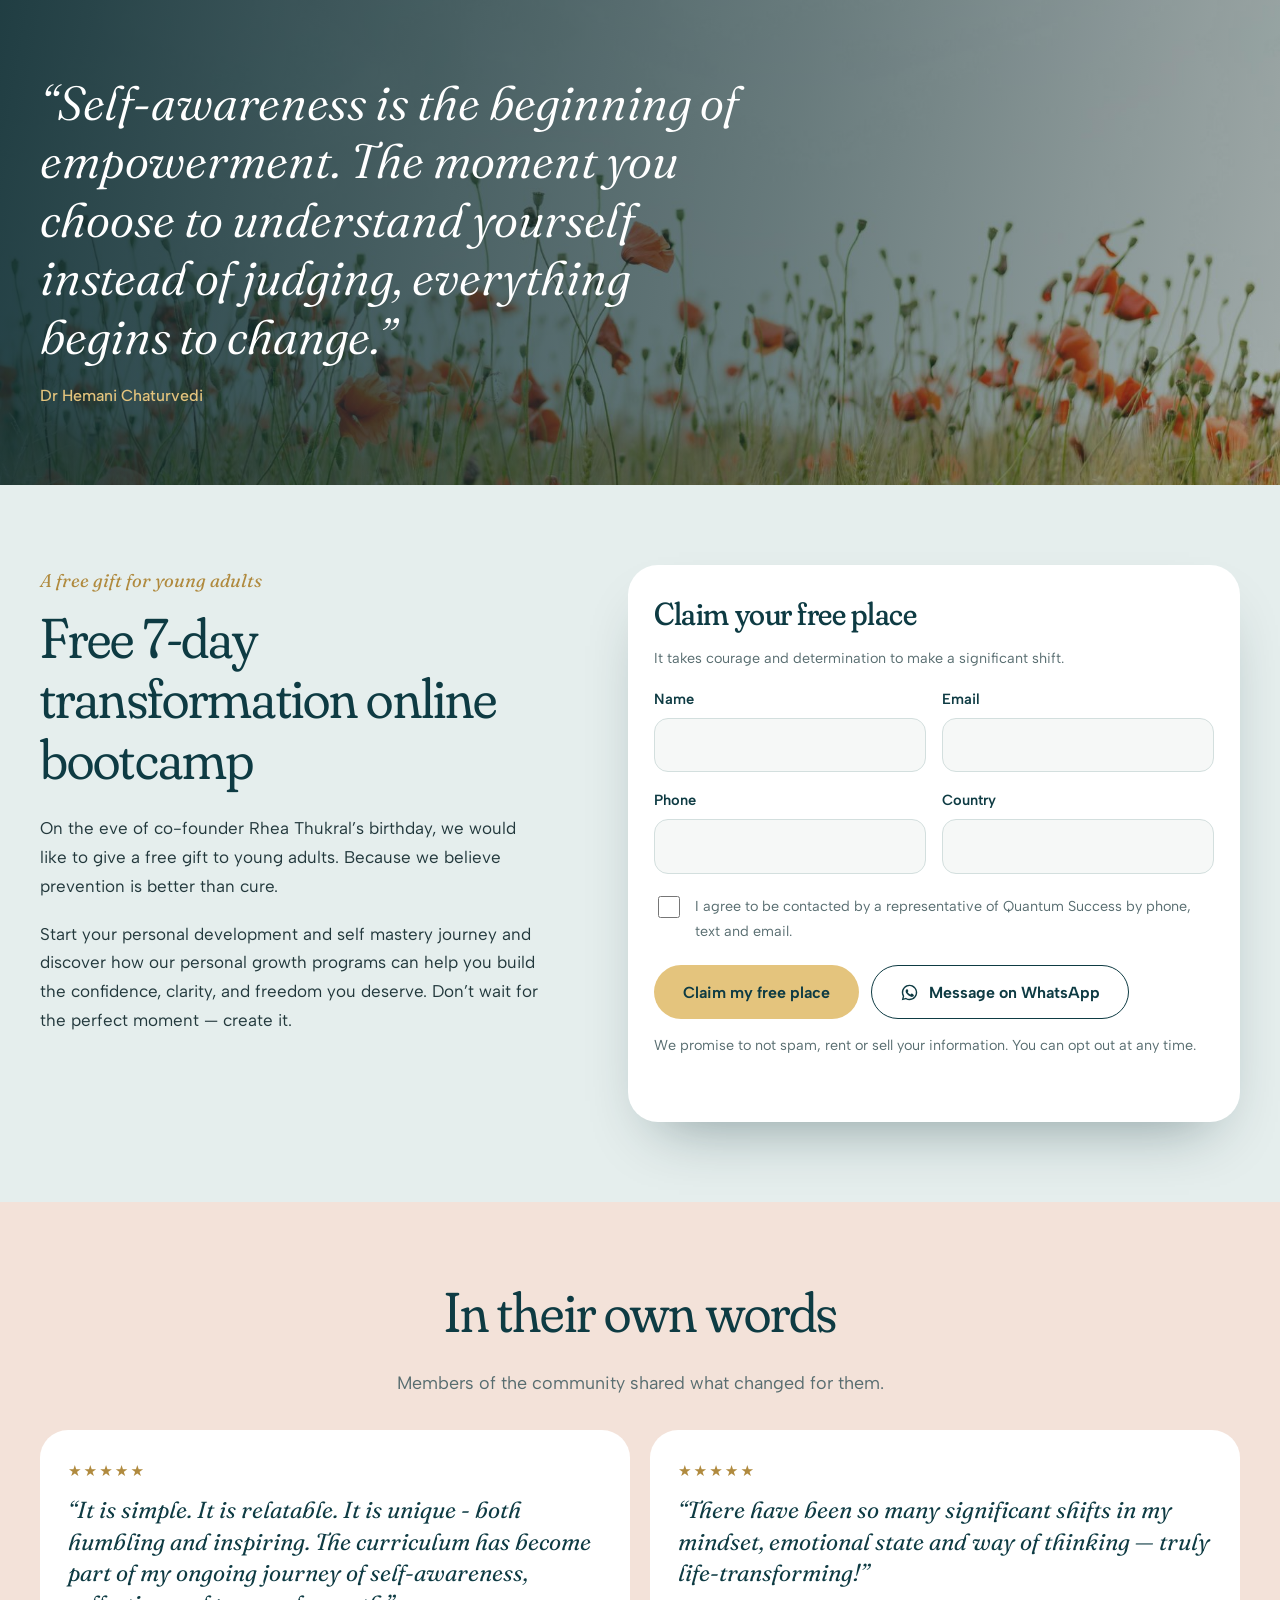
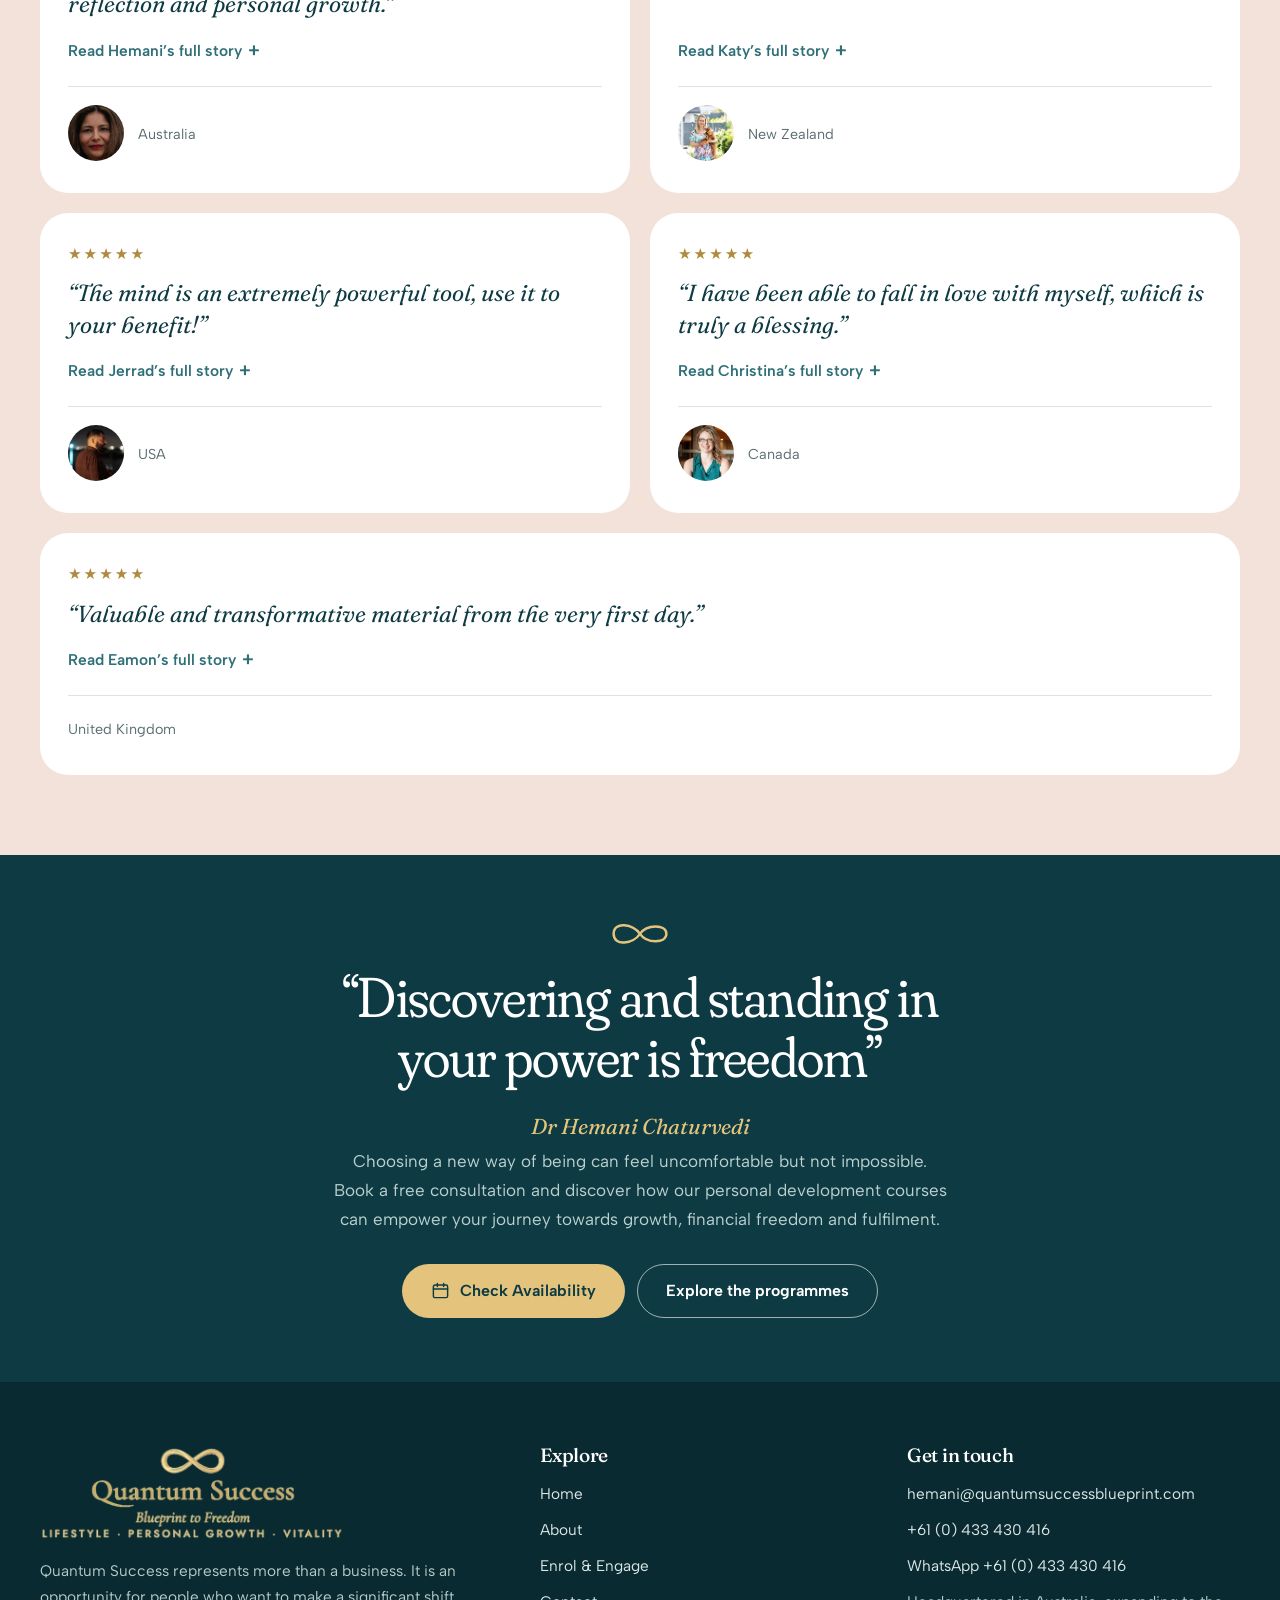
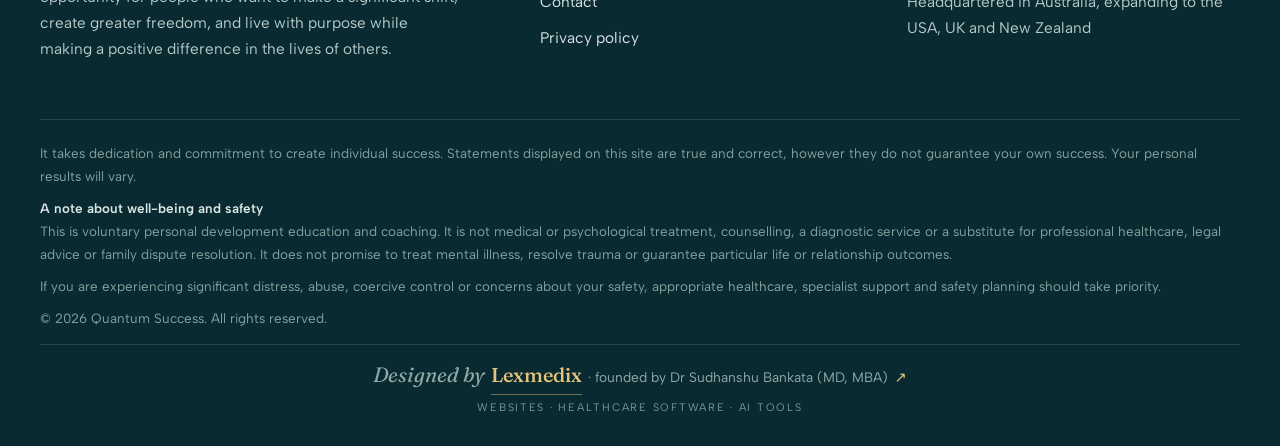
==== commit 09e66aae: "Footer credit: Designed by Lexmedix, founded by Dr Sudhanshu Bankata (MD, MBA) Studio standard 11 as" ====
--- a/index.html
+++ b/index.html
@@ -19,7 +19,7 @@
   <link rel="preconnect" href="https://fonts.googleapis.com">
   <link rel="preconnect" href="https://fonts.gstatic.com" crossorigin>
   <link rel="stylesheet" href="https://fonts.googleapis.com/css2?family=Albert+Sans:wght@400;500;600;700&family=Fraunces:ital,opsz,wght,SOFT@0,9..144,300..600,100;1,9..144,300..500,100&display=swap">
-  <link rel="stylesheet" href="assets/css/site.css?v=a185ece5">
+  <link rel="stylesheet" href="assets/css/site.css?v=eceee939">
   <script type="application/ld+json">{"@context":"https://schema.org","@type":"Organization","name":"Quantum Success","alternateName":"Blueprint to Freedom","email":"hemani@quantumsuccessblueprint.com","telephone":"+61433430416","founder":{"@type":"Person","name":"Dr Hemani Chaturvedi"},"description":"World-class online personal development education: lifestyle, personal growth and vitality."}</script>
 </head>
 <body>
@@ -212,7 +212,7 @@
       <p>If you are experiencing significant distress, abuse, coercive control or concerns about your safety, appropriate healthcare, specialist support and safety planning should take priority.</p>
       <p>&copy; <span data-year>2026</span> Quantum Success. All rights reserved.</p>
     </div>
-  <div class="made-by"><a class="mb" href="https://lexmedix.in/services/" target="_blank" rel="noopener"><span class="mb-main"><span class="mb-pre">Designed by</span> <span class="mb-name">Dr Sudhanshu Bankata</span> <span class="mb-cred">(MD, PGP)</span><span class="mb-arrow" aria-hidden="true">&#8599;</span></span><span class="mb-sr">, </span><span class="mb-sub">Websites &middot; Healthcare software &middot; AI tools</span><span class="mb-sr"> (opens in a new tab)</span></a></div>
+  <div class="made-by"><a class="mb" href="https://lexmedix.in/services/" target="_blank" rel="noopener"><span class="mb-main"><span class="mb-pre">Designed by</span> <span class="mb-name">Lexmedix</span> <span class="mb-cred"><span class="mb-dot" aria-hidden="true">&middot; </span><span class="mb-sr">, </span>founded by Dr Sudhanshu Bankata (MD, MBA)</span><span class="mb-arrow" aria-hidden="true">&#8599;</span></span><span class="mb-sr">, </span><span class="mb-sub">Websites &middot; Healthcare software &middot; AI tools</span><span class="mb-sr"> (opens in a new tab)</span></a></div>
 </div>
 </footer>
 <a class="wa" href="https://wa.me/61433430416" rel="noopener" aria-label="Chat on WhatsApp"><svg viewBox="0 0 32 32" fill="currentColor"><path d="M16 3C8.8 3 3 8.8 3 16c0 2.3.6 4.5 1.7 6.4L3 29l6.8-1.8A13 13 0 0016 29c7.2 0 13-5.8 13-13S23.2 3 16 3zm0 23.7c-2 0-3.9-.6-5.5-1.6l-.4-.2-4 1 1.1-3.9-.3-.4A10.7 10.7 0 1116 26.7zm5.9-8c-.3-.2-1.9-.9-2.2-1s-.5-.2-.7.2-.8 1-1 1.2-.4.2-.7.1a8.7 8.7 0 01-4.3-3.8c-.3-.6.3-.5.9-1.7.1-.2 0-.4 0-.5l-1-2.3c-.2-.6-.5-.5-.7-.5h-.6c-.2 0-.6.1-.9.4s-1.2 1.2-1.2 2.9 1.2 3.4 1.4 3.6c.2.2 2.4 3.7 5.9 5.2 2.2.9 3 1 4.1.8.7-.1 1.9-.8 2.2-1.5s.3-1.4.2-1.5-.3-.2-.6-.4z"/></svg><span>WhatsApp</span></a>
--- a/assets/css/site.css
+++ b/assets/css/site.css
@@ -404,8 +404,8 @@
 .fgrid>*{min-width:0;overflow-wrap:anywhere}
 
 /* ---------- Designer credit ("Designed by", footer) ---------- */
-.made-by { margin-top: 22px; padding-top: 20px; border-top: 1px solid var(--mb-line); display: flex; justify-content: center; text-align: center; min-width: 0; }
-.made-by .mb { display: inline-flex; flex-direction: column; align-items: center; gap: 6px; min-height: 44px; justify-content: center; max-width: 100%; color: var(--mb-text); text-decoration: none; overflow-wrap: anywhere; position: relative; }
+.made-by { margin-top: 14px; padding-top: 12px; border-top: 1px solid var(--mb-line); display: flex; justify-content: center; text-align: center; min-width: 0; }
+.made-by .mb { display: inline-flex; flex-direction: column; align-items: center; gap: 4px; min-height: 44px; justify-content: center; max-width: 100%; color: var(--mb-text); text-decoration: none; overflow-wrap: anywhere; position: relative; }
 .made-by .mb:hover { text-decoration: none; color: var(--mb-text); }
 .made-by .mb-main { display: inline-flex; flex-wrap: wrap; align-items: baseline; justify-content: center; gap: 0 .4em; min-width: 0; }
 .made-by .mb-pre { font-family: var(--mb-pre-font); font-style: var(--mb-pre-style, normal); font-size: var(--mb-pre-size, 1.1rem); color: var(--mb-muted); letter-spacing: var(--mb-pre-ls, 0); text-transform: var(--mb-pre-tt, none); }
@@ -418,6 +418,7 @@
 .made-by .mb:hover .mb-arrow, .made-by .mb:focus-visible .mb-arrow { transform: translate(3px, -3px); }
 .made-by .mb:focus-visible { outline: 2px solid var(--mb-accent); outline-offset: 4px; border-radius: 4px; }
 @media (prefers-reduced-motion: reduce) { .made-by .mb-name, .made-by .mb-arrow { transition: none; } }
+@media (max-width: 480px) { .made-by .mb-dot { display: none; } .made-by .mb-sub { position: absolute; width: 1px; height: 1px; margin: -1px; padding: 0; overflow: hidden; clip: rect(0 0 0 0); white-space: nowrap; border: 0; } }
 .made-by { --mb-line: rgba(255,255,255,.12); --mb-text: #dbe7e6; --mb-muted: #91a9a7; --mb-accent: var(--sun); --mb-rest: rgba(228,196,125,.45); --mb-pre-font: var(--display); --mb-pre-style: italic; --mb-pre-size: 1.3rem; --mb-name-font: var(--display); --mb-name-weight: 500; --mb-name-size: 1.25rem; --mb-name-color: var(--sun); --mb-sub-font: var(--sans); --mb-cred-font: var(--sans); }
 
 /* Client round 2 (2026-10-24) */
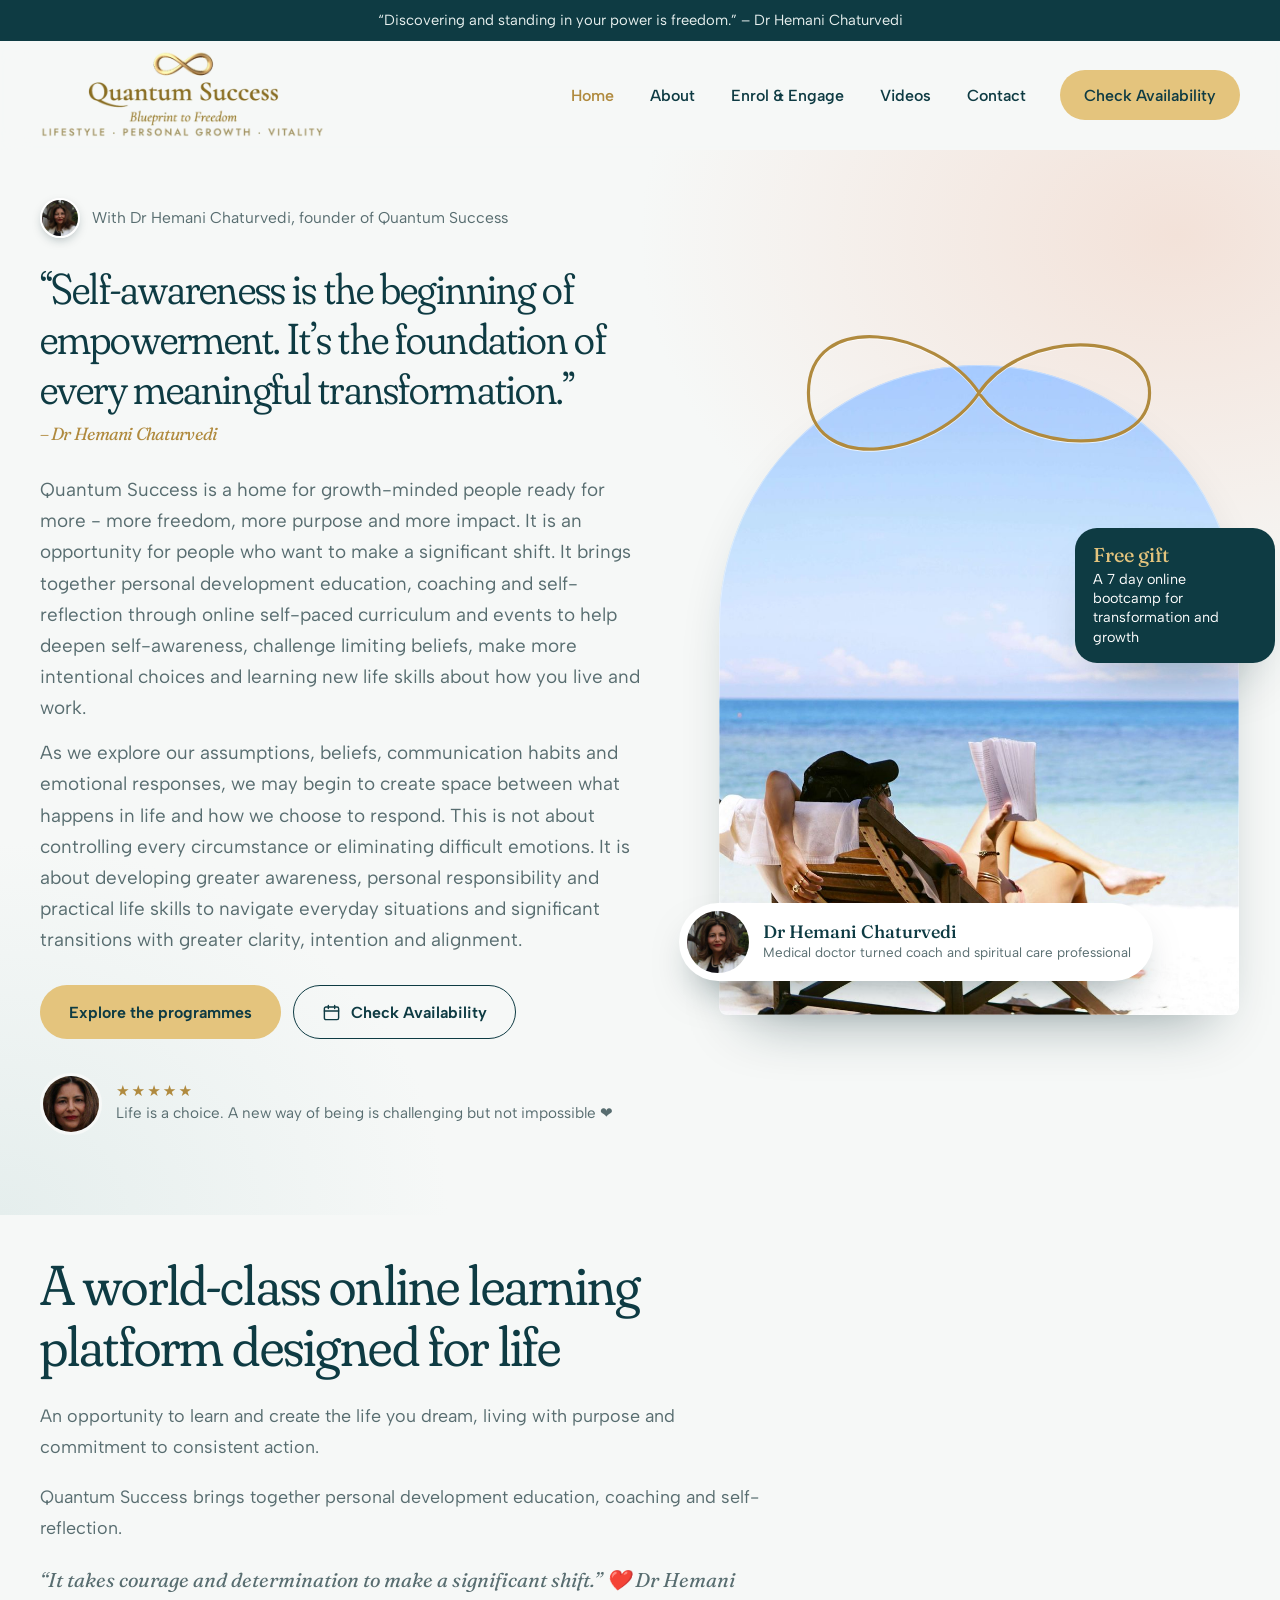
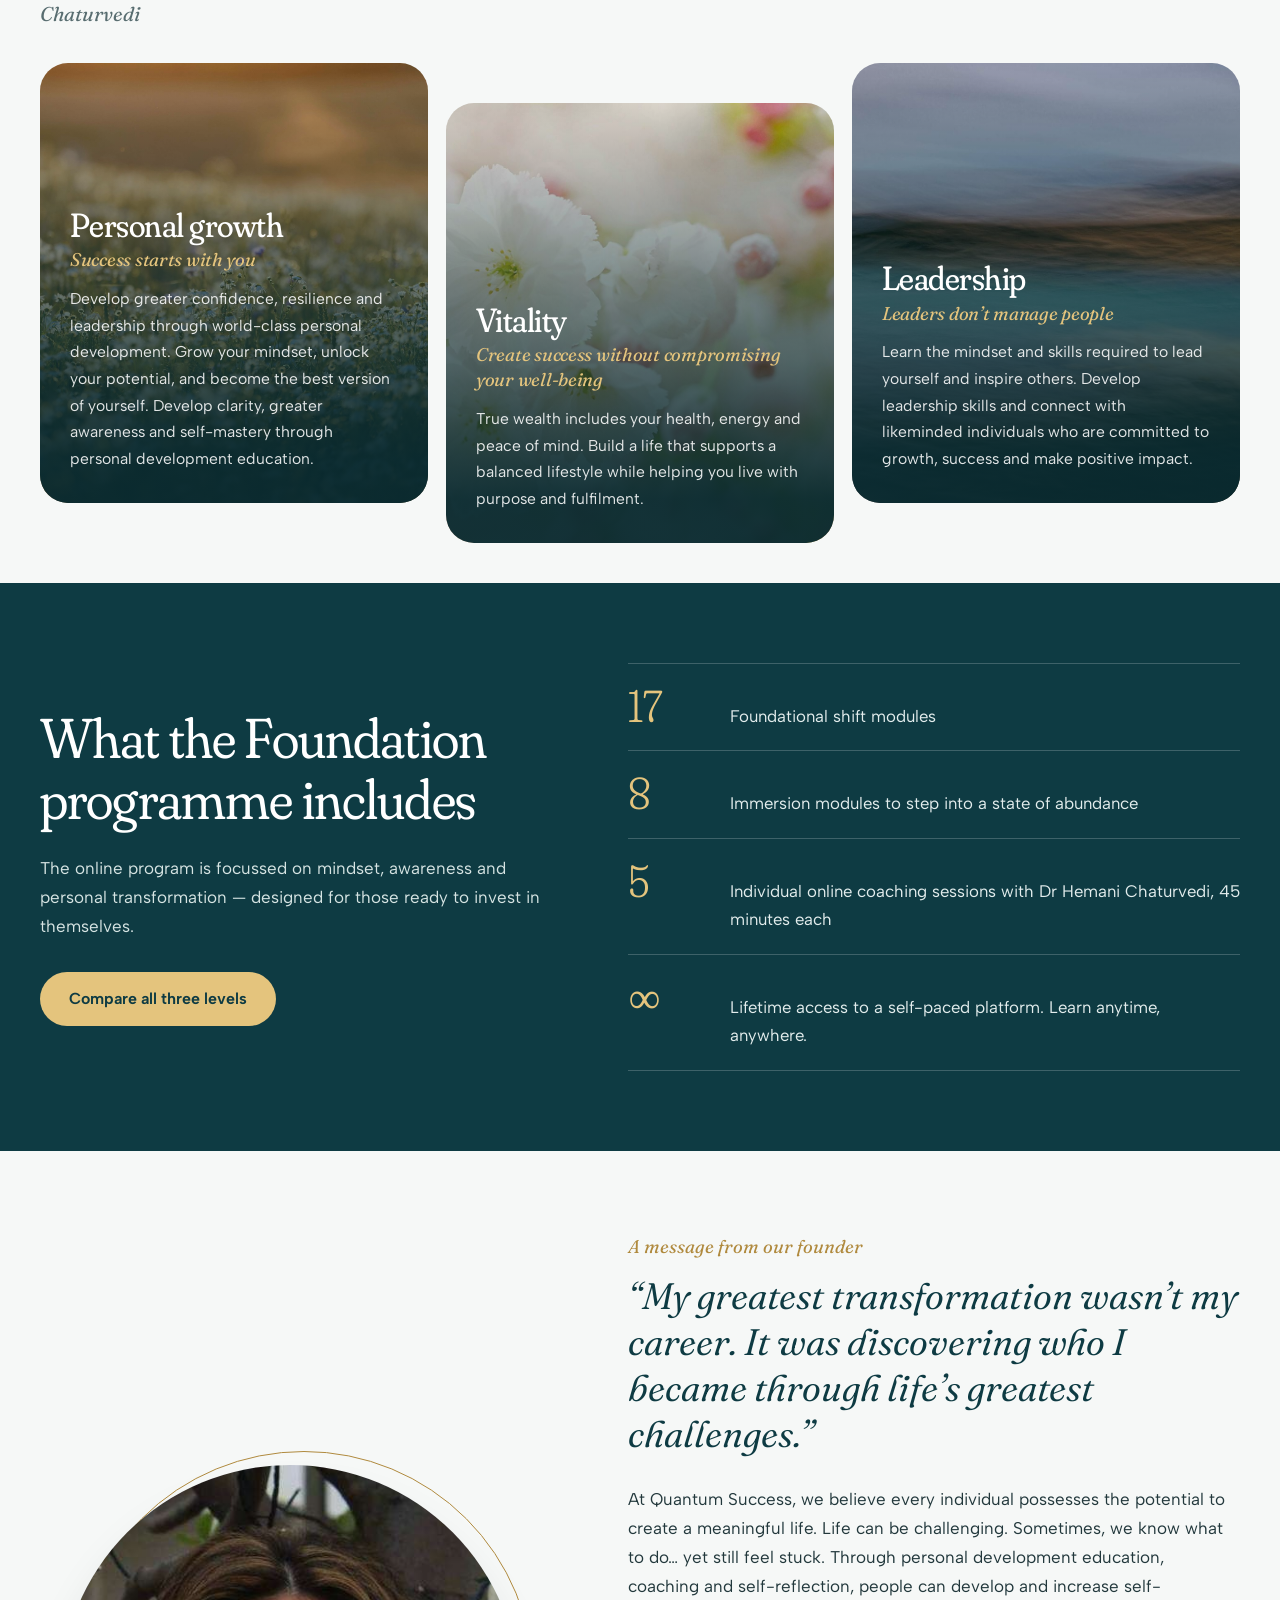
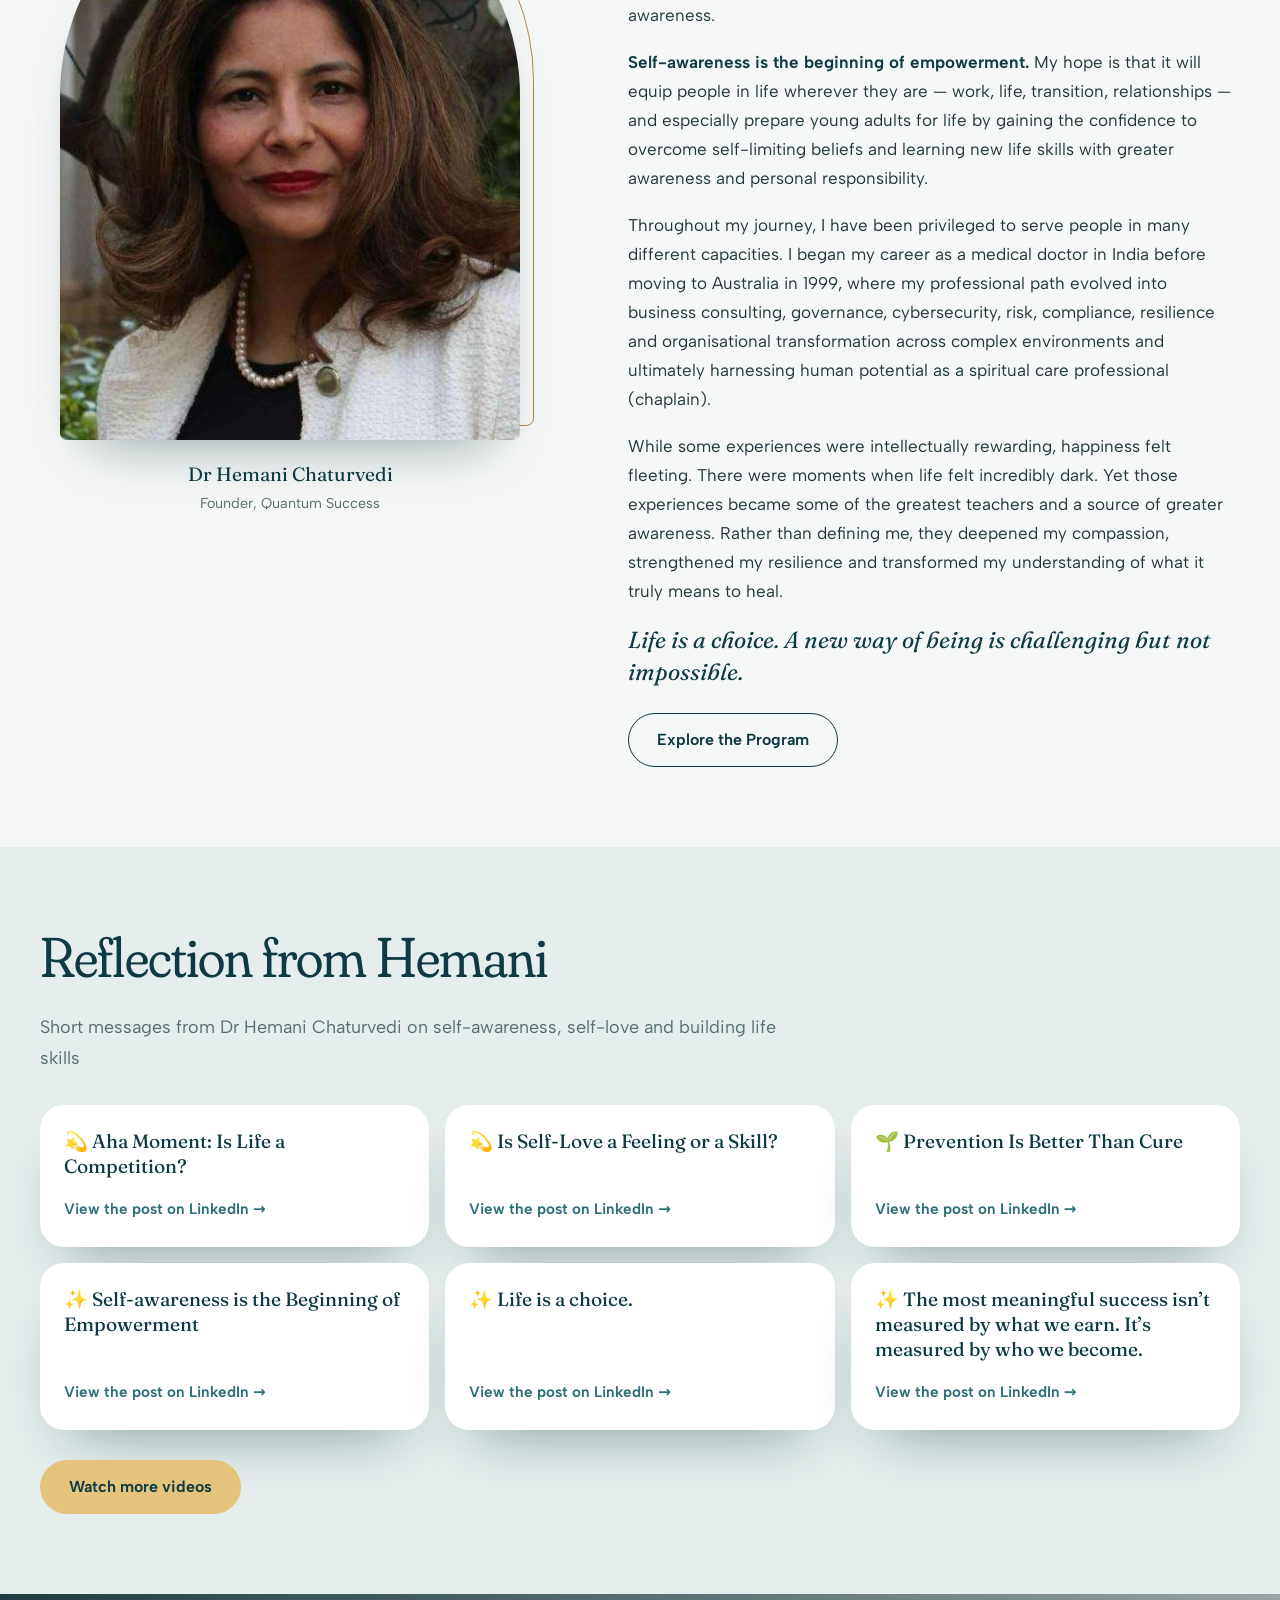
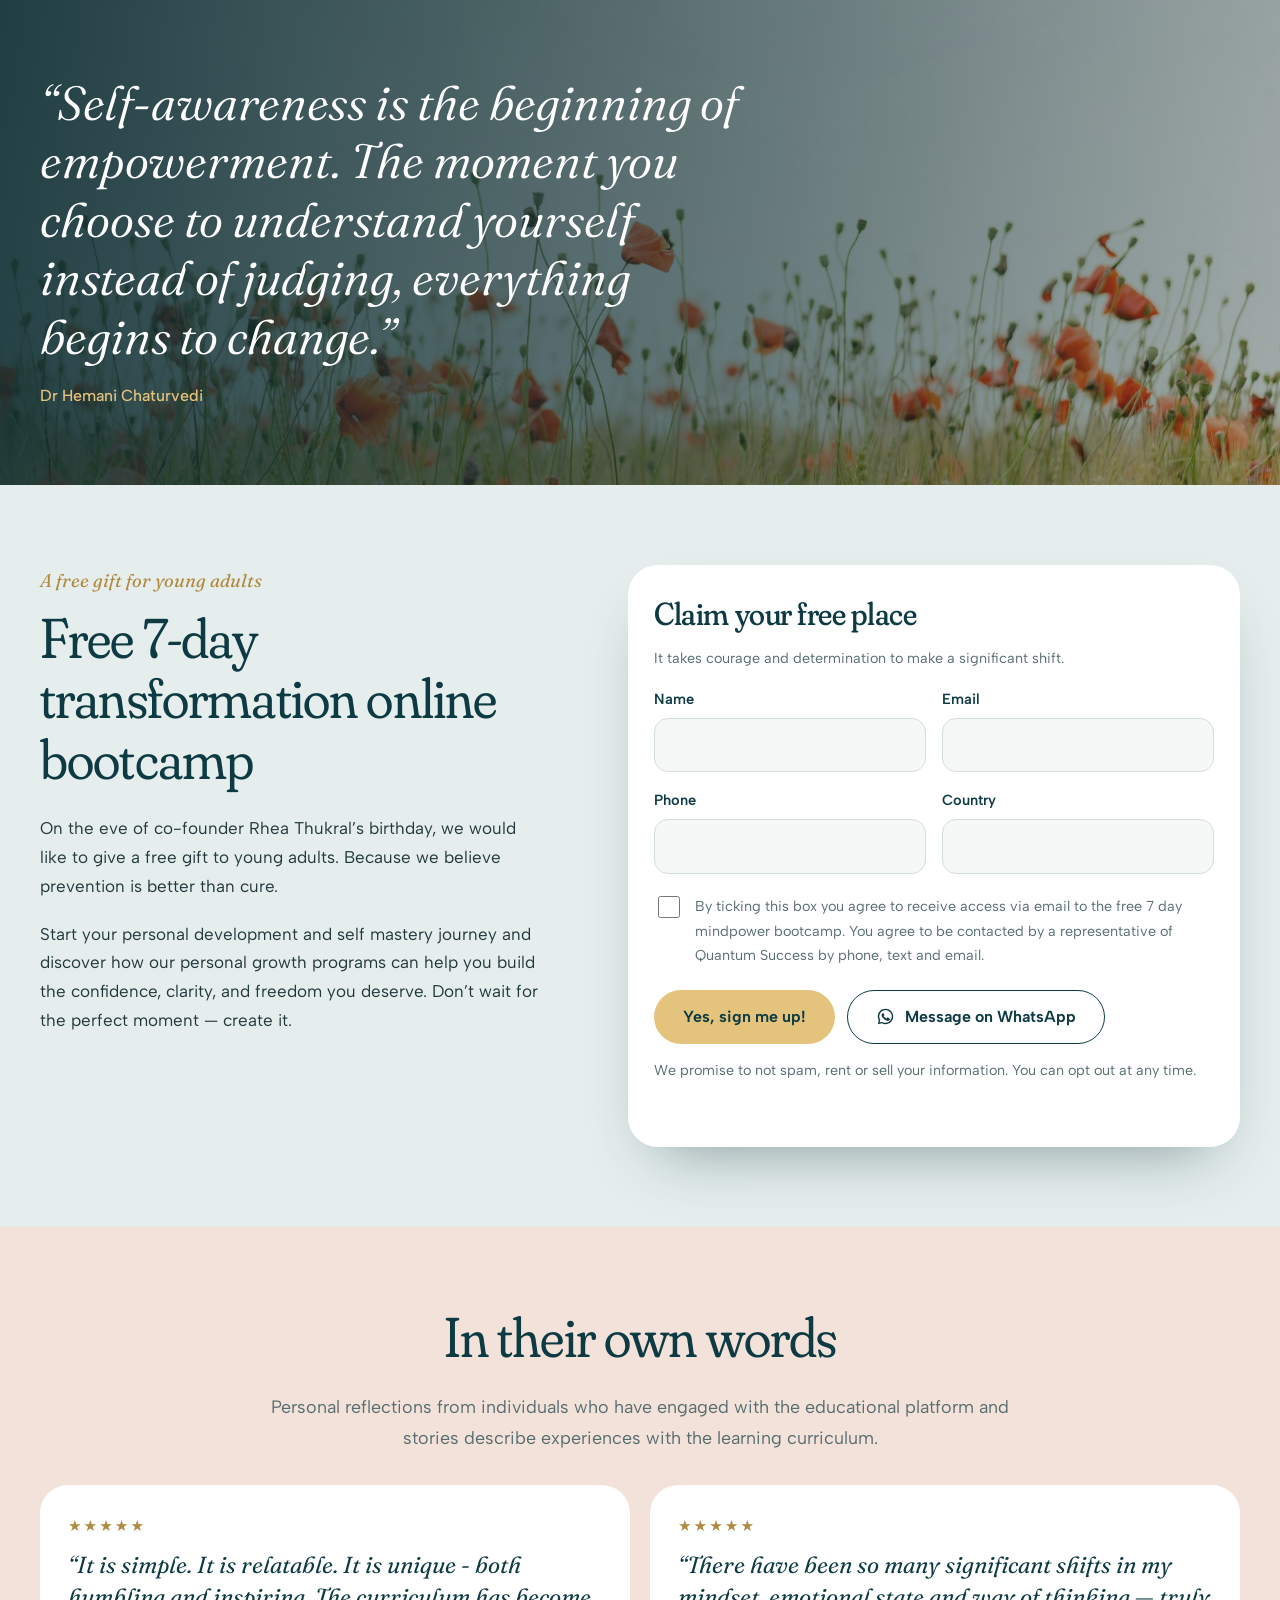
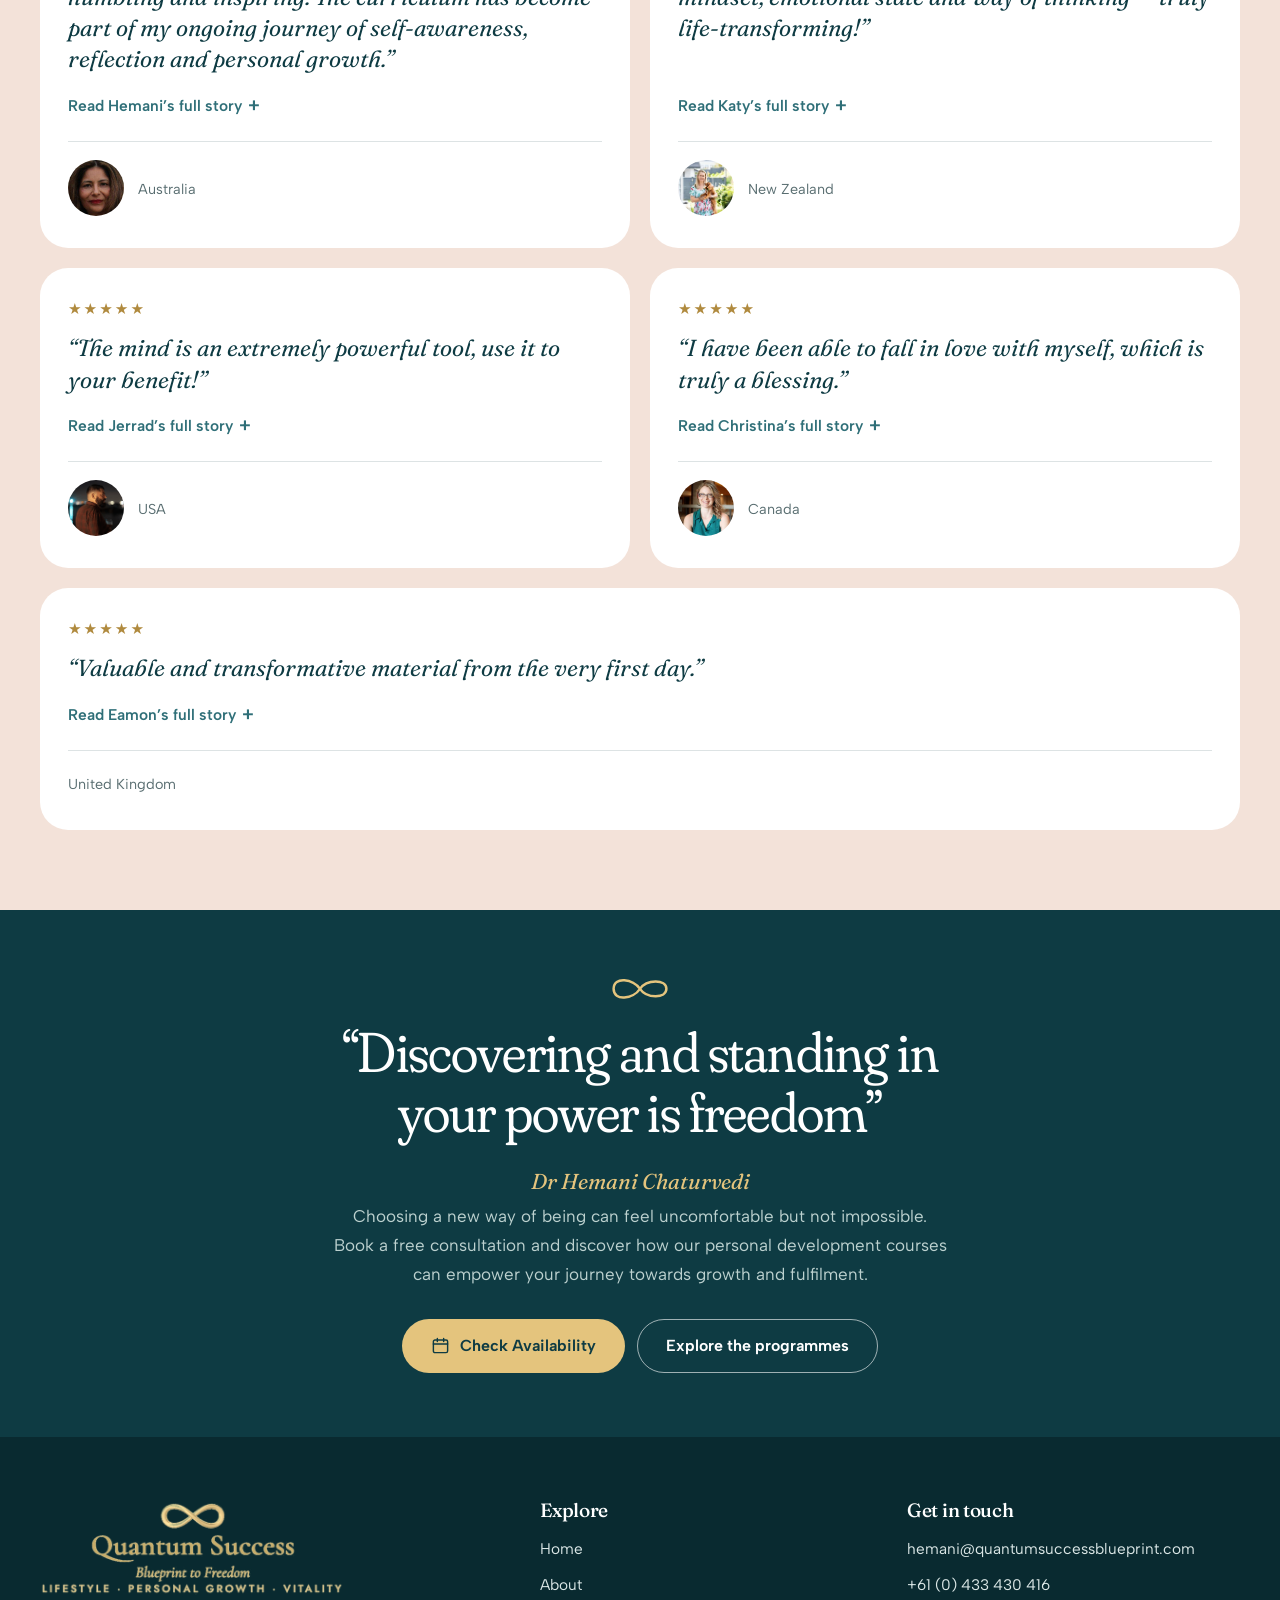
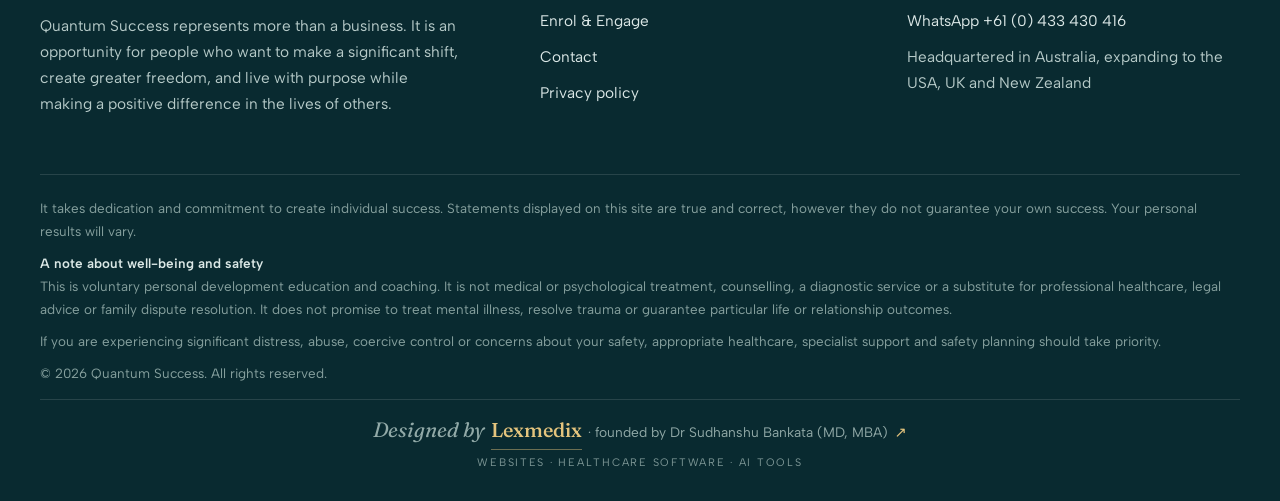
==== commit 7a7dca55: "Client round 4: Hemani's changes of 17 November Home: new line under "In their own words"; includes " ====
--- a/index.html
+++ b/index.html
@@ -19,7 +19,7 @@
   <link rel="preconnect" href="https://fonts.googleapis.com">
   <link rel="preconnect" href="https://fonts.gstatic.com" crossorigin>
   <link rel="stylesheet" href="https://fonts.googleapis.com/css2?family=Albert+Sans:wght@400;500;600;700&family=Fraunces:ital,opsz,wght,SOFT@0,9..144,300..600,100;1,9..144,300..500,100&display=swap">
-  <link rel="stylesheet" href="assets/css/site.css?v=eceee939">
+  <link rel="stylesheet" href="assets/css/site.css?v=a69a87ea">
   <script type="application/ld+json">{"@context":"https://schema.org","@type":"Organization","name":"Quantum Success","alternateName":"Blueprint to Freedom","email":"hemani@quantumsuccessblueprint.com","telephone":"+61433430416","founder":{"@type":"Person","name":"Dr Hemani Chaturvedi"},"description":"World-class online personal development education: lifestyle, personal growth and vitality."}</script>
 </head>
 <body>
@@ -90,8 +90,8 @@
     </div>
     <div class="includes">
       <div><b>17</b><span>Foundational shift modules</span></div>
-      <div><b>8</b><span>Quantum state immersion modules</span></div>
-      <div><b>3–5</b><span>Online coaching sessions with Dr Hemani Chaturvedi, 45 minutes each</span></div>
+      <div><b>8</b><span>Immersion modules to step into a state of abundance</span></div>
+      <div><b>5</b><span>Individual online coaching sessions with Dr Hemani Chaturvedi, 45 minutes each</span></div>
       <div><b>∞</b><span>Lifetime access to a self-paced platform. Learn anytime, anywhere.</span></div>
     </div>
   </div>
@@ -150,8 +150,8 @@
     <div class="field"><label for="f-country-fre">Country</label><input id="f-country-fre" name="country" list="countries" autocomplete="country-name" required></div>
   </div>
   
-  <label class="check"><input type="checkbox" required><span>I agree to be contacted by a representative of Quantum Success by phone, text and email.</span></label>
-  <div class="cta-row"><button class="btn btn-deep" type="submit">Claim my free place</button><a class="btn btn-line" href="#" data-wa><svg viewBox="0 0 32 32" fill="currentColor"><path d="M16 3C8.8 3 3 8.8 3 16c0 2.3.6 4.5 1.7 6.4L3 29l6.8-1.8A13 13 0 0016 29c7.2 0 13-5.8 13-13S23.2 3 16 3zm0 23.7c-2 0-3.9-.6-5.5-1.6l-.4-.2-4 1 1.1-3.9-.3-.4A10.7 10.7 0 1116 26.7zm5.9-8c-.3-.2-1.9-.9-2.2-1s-.5-.2-.7.2-.8 1-1 1.2-.4.2-.7.1a8.7 8.7 0 01-4.3-3.8c-.3-.6.3-.5.9-1.7.1-.2 0-.4 0-.5l-1-2.3c-.2-.6-.5-.5-.7-.5h-.6c-.2 0-.6.1-.9.4s-1.2 1.2-1.2 2.9 1.2 3.4 1.4 3.6c.2.2 2.4 3.7 5.9 5.2 2.2.9 3 1 4.1.8.7-.1 1.9-.8 2.2-1.5s.3-1.4.2-1.5-.3-.2-.6-.4z"/></svg> Message on WhatsApp</a></div>
+  <label class="check"><input type="checkbox" required><span>By ticking this box you agree to receive access via email to the free 7 day mindpower bootcamp. You agree to be contacted by a representative of Quantum Success by phone, text and email.</span></label>
+  <div class="cta-row"><button class="btn btn-deep" type="submit">Yes, sign me up!</button><a class="btn btn-line" href="#" data-wa><svg viewBox="0 0 32 32" fill="currentColor"><path d="M16 3C8.8 3 3 8.8 3 16c0 2.3.6 4.5 1.7 6.4L3 29l6.8-1.8A13 13 0 0016 29c7.2 0 13-5.8 13-13S23.2 3 16 3zm0 23.7c-2 0-3.9-.6-5.5-1.6l-.4-.2-4 1 1.1-3.9-.3-.4A10.7 10.7 0 1116 26.7zm5.9-8c-.3-.2-1.9-.9-2.2-1s-.5-.2-.7.2-.8 1-1 1.2-.4.2-.7.1a8.7 8.7 0 01-4.3-3.8c-.3-.6.3-.5.9-1.7.1-.2 0-.4 0-.5l-1-2.3c-.2-.6-.5-.5-.7-.5h-.6c-.2 0-.6.1-.9.4s-1.2 1.2-1.2 2.9 1.2 3.4 1.4 3.6c.2.2 2.4 3.7 5.9 5.2 2.2.9 3 1 4.1.8.7-.1 1.9-.8 2.2-1.5s.3-1.4.2-1.5-.3-.2-.6-.4z"/></svg> Message on WhatsApp</a></div>
   <p class="privacy privacy-end">We promise to not spam, rent or sell your information. You can opt out at any time.</p>
   <p class="form-note" role="status" aria-live="polite"></p>
   <datalist id="countries"></datalist>
@@ -162,7 +162,7 @@
 <!-- SECTION: TESTIMONIALS (real, from the client's site). Add one: copy a <figure class="tcard">. -->
 <section class="section blush" id="stories">
   <div class="wrap">
-    <div class="head center"><h2>In their own words</h2><p>Members of the community shared what changed for them.</p></div>
+    <div class="head center"><h2>In their own words</h2><p>Personal reflections from individuals who have engaged with the educational platform and stories describe experiences with the learning curriculum.</p></div>
     <div class="tgrid"><figure class="tcard" style="margin:0"><span class="stars" aria-label="5 out of 5 stars">★★★★★</span><blockquote class="hl" style="margin-inline:0">“It is simple. It is relatable. It is unique - both humbling and inspiring. The curriculum has become part of my ongoing journey of self-awareness, reflection and personal growth.”</blockquote><details><summary>Read Hemani’s full story</summary><p>My journey has taken me through medicine, technology and organisational transformation, personal transformation, spiritual care and philanthropy. Across these experiences and through my own life, I have learnt that people are more than the circumstances they face. I have engaged with this curriculum as part of my ongoing journey of learning and reflection.</p><p>What I find distinctive about this curriculum is its simplicity, relatability and depth. It presents ideas in a way that is easy to engage with, yet can be humbling and inspiring. It invites me to pause, reflect and look beyond what I may have always assumed to be true.</p><p>Over the past six months, since beginning the Quantum Success journey, I have returned to the curriculum time and time again. Each time, I discover something new to reflect on, a different perspective to consider, or a familiar idea that suddenly makes sense in a deeper way. And yes, I have laughed along the way!</p><p>For me, personal transformation is not a destination; it is a continuous journey of learning, unlearning, growing and evolving. The curriculum has offered me valuable insights and new ways of looking at myself, my experiences and the choices I make. As my understanding deepens, I find myself reflecting on how life aligns, realigns and reconnects in ways I may not previously have recognised.</p><p>I believe there is more to this learning experience than might be apparent at first. It is not simply about acquiring knowledge; it is about being willing to look within, question familiar patterns and remain open to new possibilities.</p><p>I am still on my journey, still learning and still discovering. That, for me, is part of what makes this experience so meaningful. The curriculum has become part of my ongoing journey of self-awareness, reflection and personal growth, and I look forward to continuing to discover what else is possible and share with others.</p></details><figcaption class="who"><span class="zface"><img src="assets/img/hemani.jpg" alt="Dr Hemani Chaturvedi" width="56" height="56" loading="lazy"></span><span><small>Australia</small></span></figcaption></figure><figure class="tcard" style="margin:0"><span class="stars" aria-label="5 out of 5 stars">★★★★★</span><blockquote class="hl" style="margin-inline:0">“There have been so many significant shifts in my mindset, emotional state and way of thinking &mdash; truly life-transforming!”</blockquote><details><summary>Read Katy’s full story</summary><p>Over the last few years, I have learned so much from undertaking our personal development courses and programmes as well as attending several destination and virtual events. There have been so many significant shifts in my mindset, emotional state and way of thinking - truly life-transforming! The flexibility of learning at my own pace, combined with the expertly crafted content has allowed me to delve deep into areas of personal growth that I had never explored before. The host's unique style of delivery and the practical exercises make the material engaging and directly applicable to my daily life. Overall, our courses have not only enhanced my personal growth but also positively impacted my professional life, making me more productive and goal-oriented. I highly recommend them to anyone looking to invest in themselves and their future.</p></details><figcaption class="who"><img src="assets/img/t-katy.jpg" alt="Katy Genc" width="56" height="56" loading="lazy"><span><small>New Zealand</small></span></figcaption></figure><figure class="tcard" style="margin:0"><span class="stars" aria-label="5 out of 5 stars">★★★★★</span><blockquote class="hl" style="margin-inline:0">“The mind is an extremely powerful tool, use it to your benefit!”</blockquote><details><summary>Read Jerrad’s full story</summary><p>It still boggles my mind how much this kind of information can positively affect one's life. The mind is an extremely powerful tool, use it to your benefit! The teachings that these mentors provide and the simplicity in which one can intake is simple and incredible. I notice the positive impact that it has and even more so, notice the difference when I'm not intaking and being involved in such a lovely community. AND the fact that there are live events literally changed my life. Not to mention the amazing experience! I'm forever grateful for this company and look forward to being a part of this community for years to come. Thank you to everyone that keeps it going, and to the beautiful community. I love it.</p></details><figcaption class="who"><img src="assets/img/t-jerrad.png" alt="Jerrad Sanchez" width="56" height="56" loading="lazy"><span><small>USA</small></span></figcaption></figure><figure class="tcard" style="margin:0"><span class="stars" aria-label="5 out of 5 stars">★★★★★</span><blockquote class="hl" style="margin-inline:0">“I have been able to fall in love with myself, which is truly a blessing.”</blockquote><details><summary>Read Christina’s full story</summary><p>Since diving into these online courses, I have been able to fall in love with myself, which is truly a blessing. The actionable steps provided have led me to feel again. Waking up each morning and being thankful for who I am is priceless. The best part is going through the course repeatedly and having my kids show up as their true self! Pure Magic.</p></details><figcaption class="who"><img src="assets/img/t-christina.jpg" alt="Christina Henson" width="56" height="56" loading="lazy"><span><small>Canada</small></span></figcaption></figure><figure class="tcard" style="margin:0"><span class="stars" aria-label="5 out of 5 stars">★★★★★</span><blockquote class="hl" style="margin-inline:0">“Valuable and transformative material from the very first day.”</blockquote><details><summary>Read Eamon’s full story</summary><p>The first course I embarked on here hit the spot - valuable and transformative material from the very first day. Easy to understand and expounded in a relaxed, friendly and professional manner. Implementation was easy and has helped me to explore thoughts way outside of my comfort zone.</p></details><figcaption class="who"><span><small>United Kingdom</small></span></figcaption></figure></div>
   </div>
 </section>
@@ -173,7 +173,7 @@
     <svg class="loop-mark" viewBox="0 0 80 36" fill="none" stroke="currentColor" stroke-width="3" stroke-linecap="round" aria-hidden="true"><path d="M40 18C32 6 8 2 8 18s24 12 32 0c8-12 32-12 32 0S48 30 40 18z"/></svg>
     <h2>&ldquo;Discovering and standing in your power is freedom&rdquo;</h2>
     <p class="sign sign-r">Dr Hemani Chaturvedi</p>
-    <p>Choosing a new way of being can feel uncomfortable but not impossible. Book a free consultation and discover how our personal development courses can empower your journey towards growth, financial freedom and fulfilment.</p>
+    <p>Choosing a new way of being can feel uncomfortable but not impossible. Book a free consultation and discover how our personal development courses can empower your journey towards growth and fulfilment.</p>
     <div class="cta-row"><a class="btn btn-sun" href="https://calendly.com/chaturvedihemani/engage-plan-act" target="_blank" rel="noopener"><svg viewBox="0 0 24 24" fill="none" stroke="currentColor" stroke-width="1.8" stroke-linecap="round" stroke-linejoin="round"><rect x="3" y="5" width="18" height="16" rx="2"/><path d="M8 3v4M16 3v4M3 10h18"/></svg> Check Availability</a><a class="btn btn-light" href="choose-your-blueprint/">Explore the programmes</a></div>
   </div>
 </section>
--- a/assets/css/site.css
+++ b/assets/css/site.css
@@ -418,7 +418,7 @@
 .made-by .mb:hover .mb-arrow, .made-by .mb:focus-visible .mb-arrow { transform: translate(3px, -3px); }
 .made-by .mb:focus-visible { outline: 2px solid var(--mb-accent); outline-offset: 4px; border-radius: 4px; }
 @media (prefers-reduced-motion: reduce) { .made-by .mb-name, .made-by .mb-arrow { transition: none; } }
-@media (max-width: 480px) { .made-by .mb-dot { display: none; } .made-by .mb-sub { position: absolute; width: 1px; height: 1px; margin: -1px; padding: 0; overflow: hidden; clip: rect(0 0 0 0); white-space: nowrap; border: 0; } }
+@media (max-width: 480px) { .made-by .mb-dot { display: none; } }
 .made-by { --mb-line: rgba(255,255,255,.12); --mb-text: #dbe7e6; --mb-muted: #91a9a7; --mb-accent: var(--sun); --mb-rest: rgba(228,196,125,.45); --mb-pre-font: var(--display); --mb-pre-style: italic; --mb-pre-size: 1.3rem; --mb-name-font: var(--display); --mb-name-weight: 500; --mb-name-size: 1.25rem; --mb-name-color: var(--sun); --mb-sub-font: var(--sans); --mb-cred-font: var(--sans); }
 
 /* Client round 2 (2026-10-24) */
@@ -455,8 +455,20 @@
 @media (min-width:900px){.intro-split{grid-template-columns:minmax(0,1.15fr) minmax(0,.85fr);gap:64px}.intro-split .pull{padding-top:8px}}
 @media (min-width:640px){.tgrid .tcard:last-child:nth-child(odd){grid-column:1/-1}}
 .soon{font:italic 400 1.5rem/1.3 var(--display);color:var(--gold);margin:0 0 22px}
-.feature{display:flex;flex-direction:column;gap:12px;background:#fff;border-radius:28px;padding:30px 28px;box-shadow:var(--shadow);text-decoration:none;color:var(--deep);margin-bottom:24px;overflow-wrap:anywhere;min-width:0}
+/* About: "Meet Dr Hemani Chaturvedi" beside the photo (client round 4, 17 Nov) */
+.meet{margin-bottom:.2em}
+.meet-role{font:500 1rem/1.4 var(--sans);color:var(--gold);margin:0 0 26px}
+.meet-split .pull{margin-bottom:24px}.feature{display:flex;flex-direction:column;gap:12px;background:#fff;border-radius:28px;padding:30px 28px;box-shadow:var(--shadow);text-decoration:none;color:var(--deep);margin-bottom:24px;overflow-wrap:anywhere;min-width:0}
 .feature b{font:450 clamp(1.5rem,3.4vw,2.1rem)/1.2 var(--display)}
 .feature .plat-tag{font-weight:650;color:var(--gold);font-size:.95rem}
 .feature .go{font-weight:650;color:var(--tide);font-size:.95rem}
 .feature:hover .go{text-decoration:underline}
+
+/* Narrow phones with large text: grid and flex columns may shrink and long words wrap, so nothing runs past the right edge
+   (studio mobile rule 1, owner's yes 2026-11-11). Zero-specificity :where() so any site rule that sets a min-width still wins. */
+@media (max-width: 480px) {
+  :where(header, main, footer) :where(*:not(img, svg, video, iframe, canvas, picture, button)) { min-width: 0; }
+  :where(main) :where(input, select, textarea) { max-width: 100%; }
+  :where(main, footer) :where(h1, h2, h3, h4, h5, h6, p, li, dd, dt, figcaption, label, blockquote, small, b, strong) { overflow-wrap: break-word; }
+  :where(main) :where(a[class*="btn"], button) { max-width: 100%; white-space: normal; }
+}
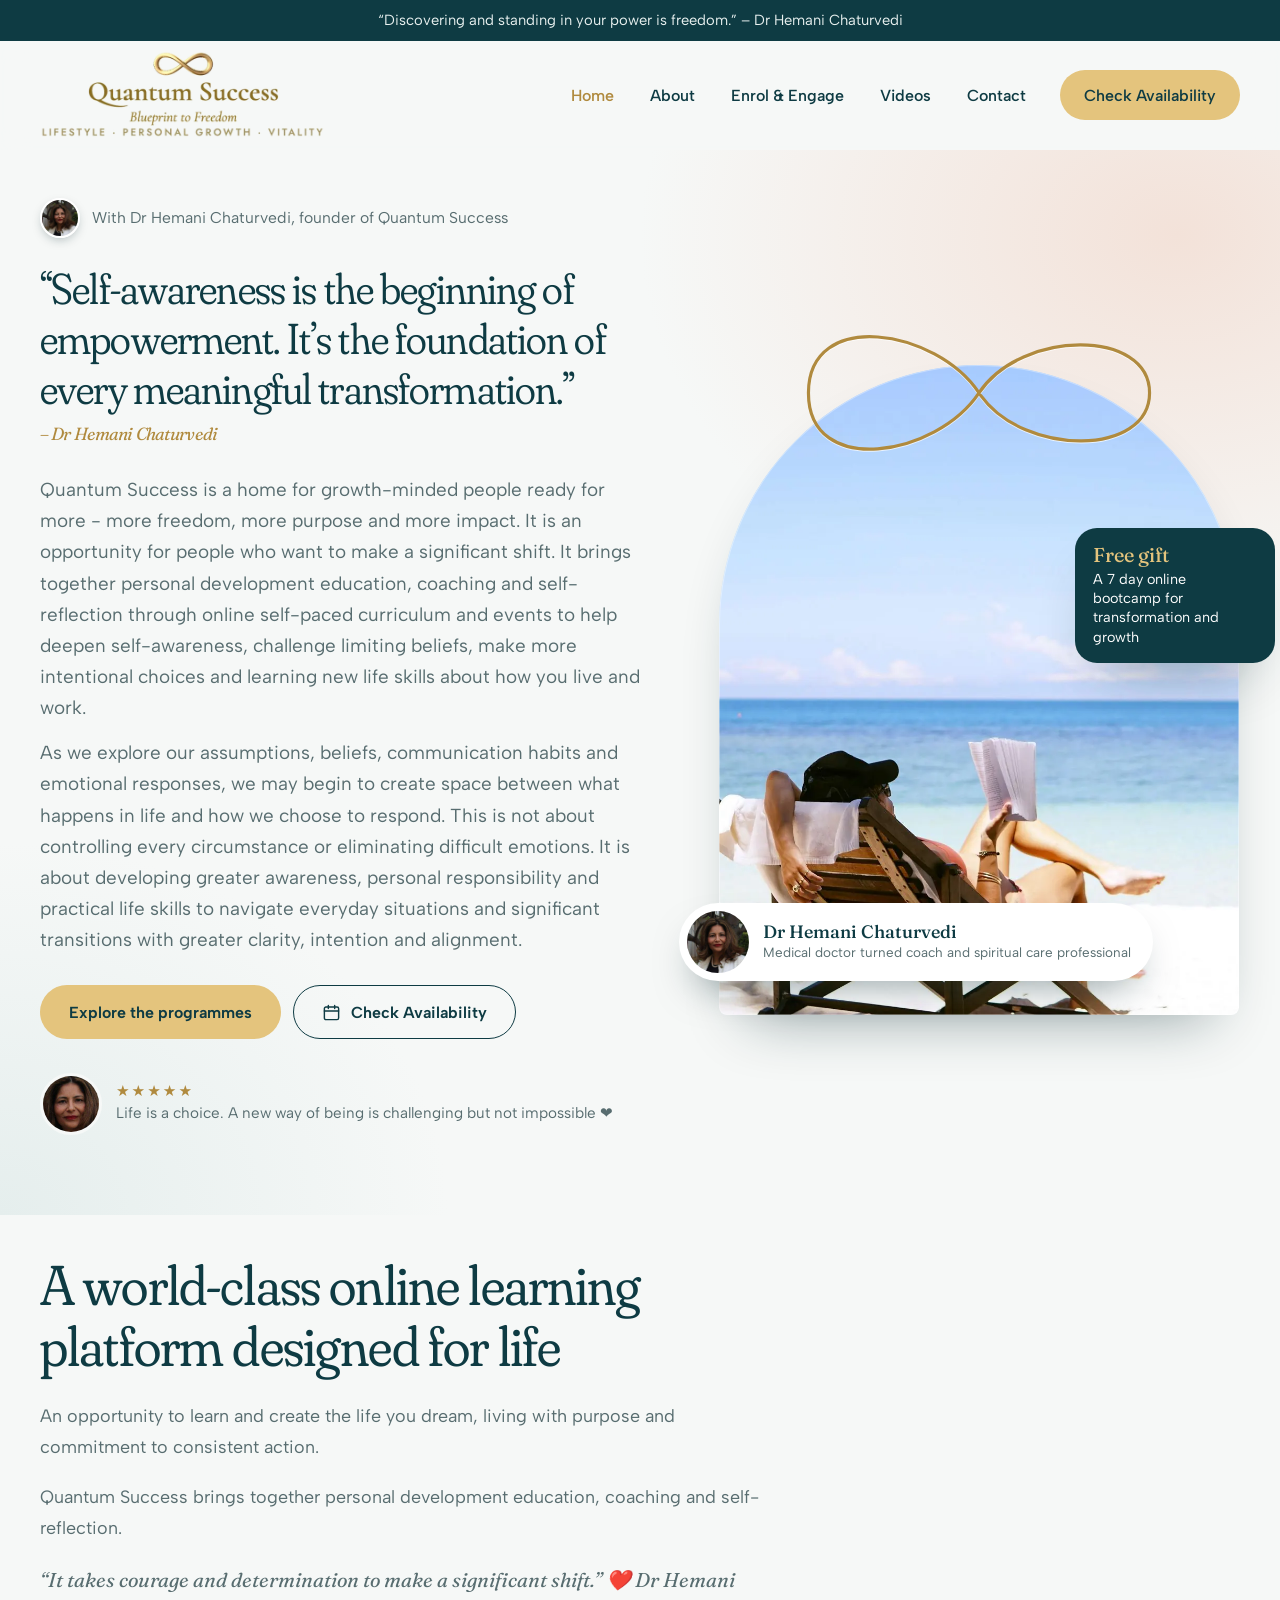
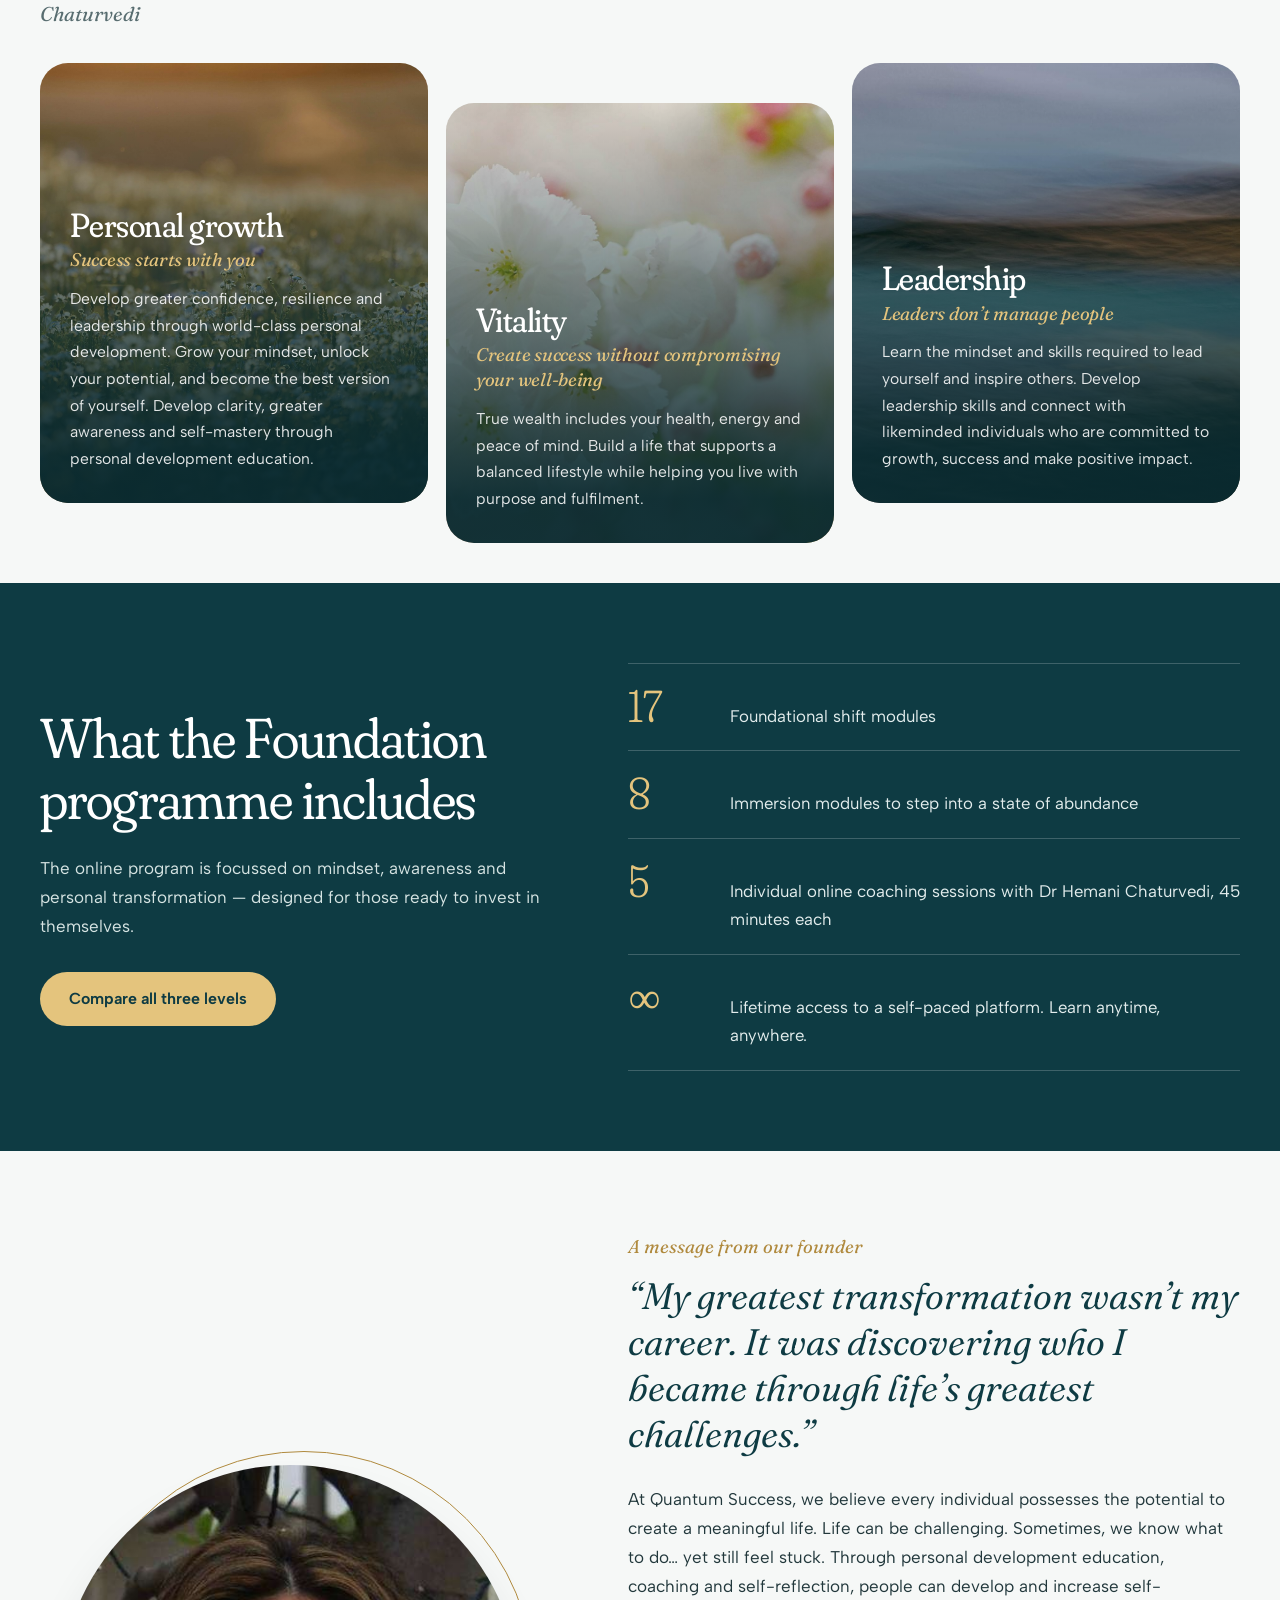
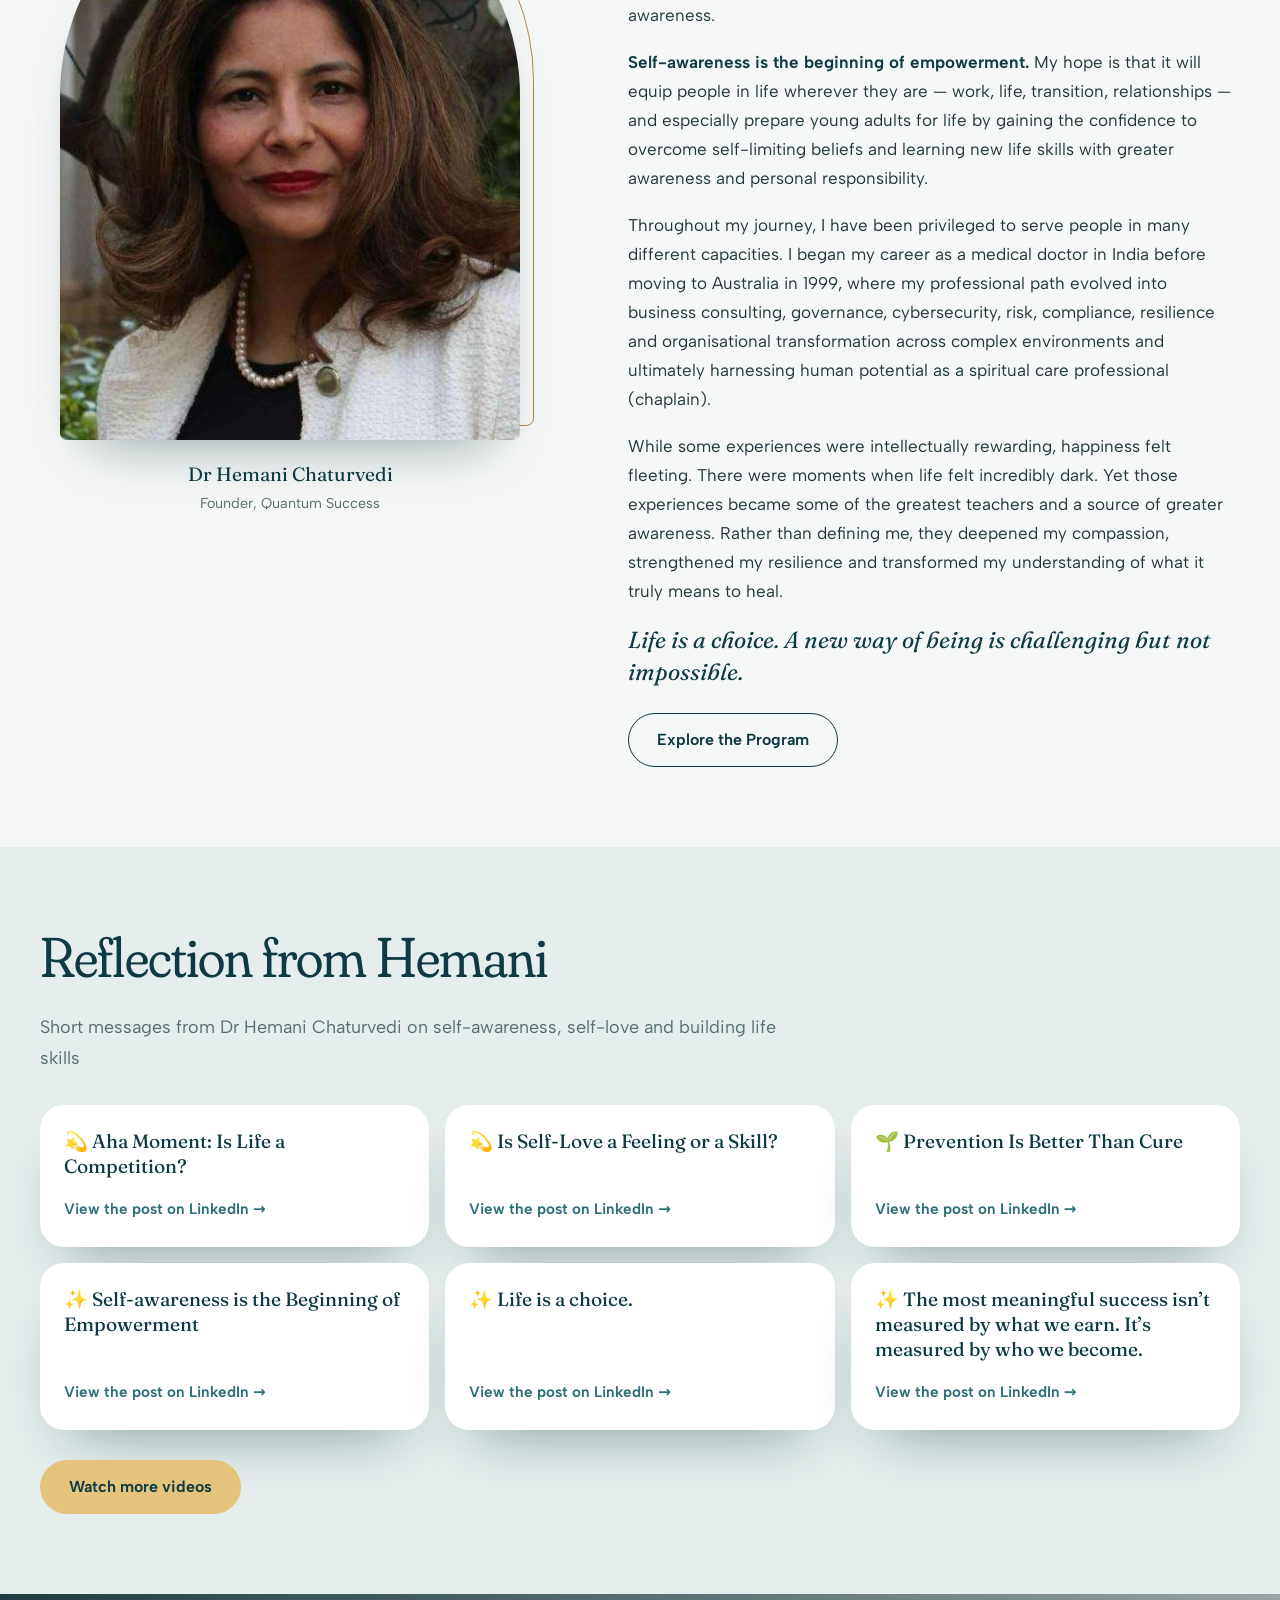
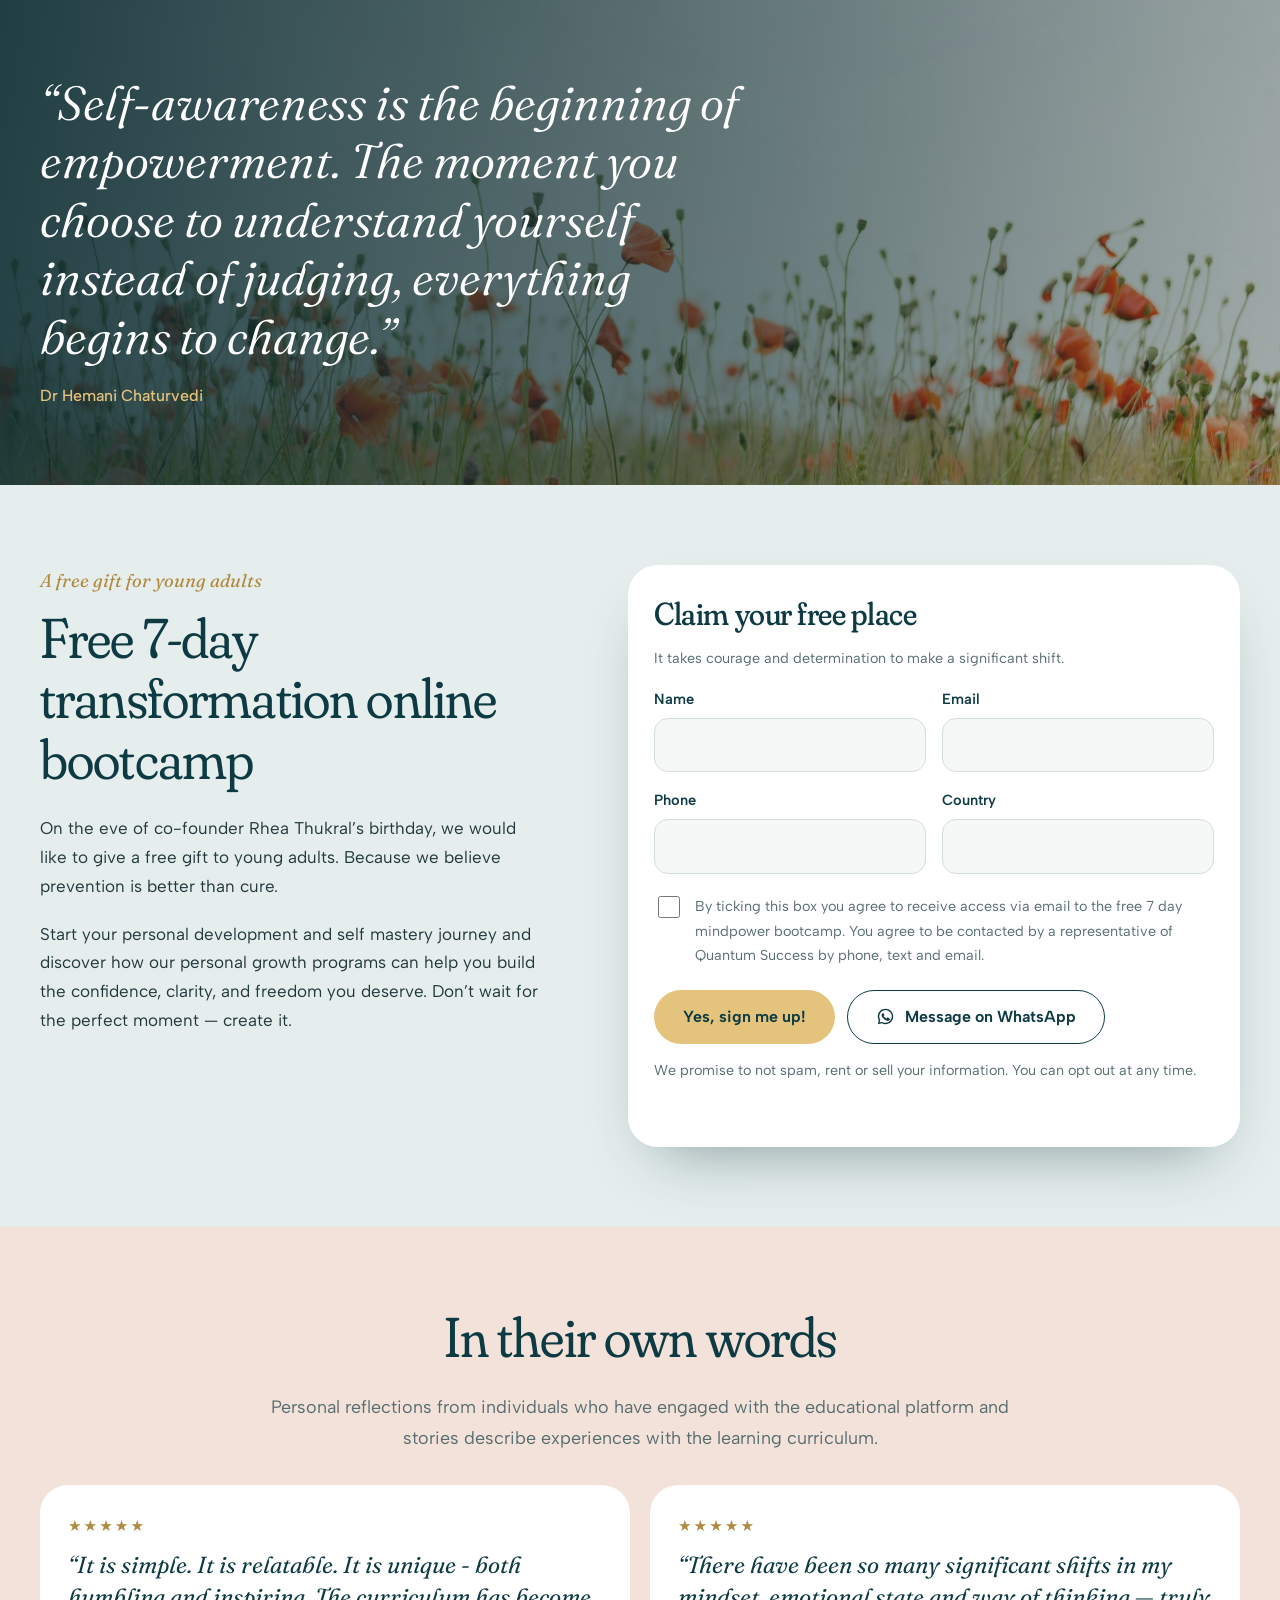
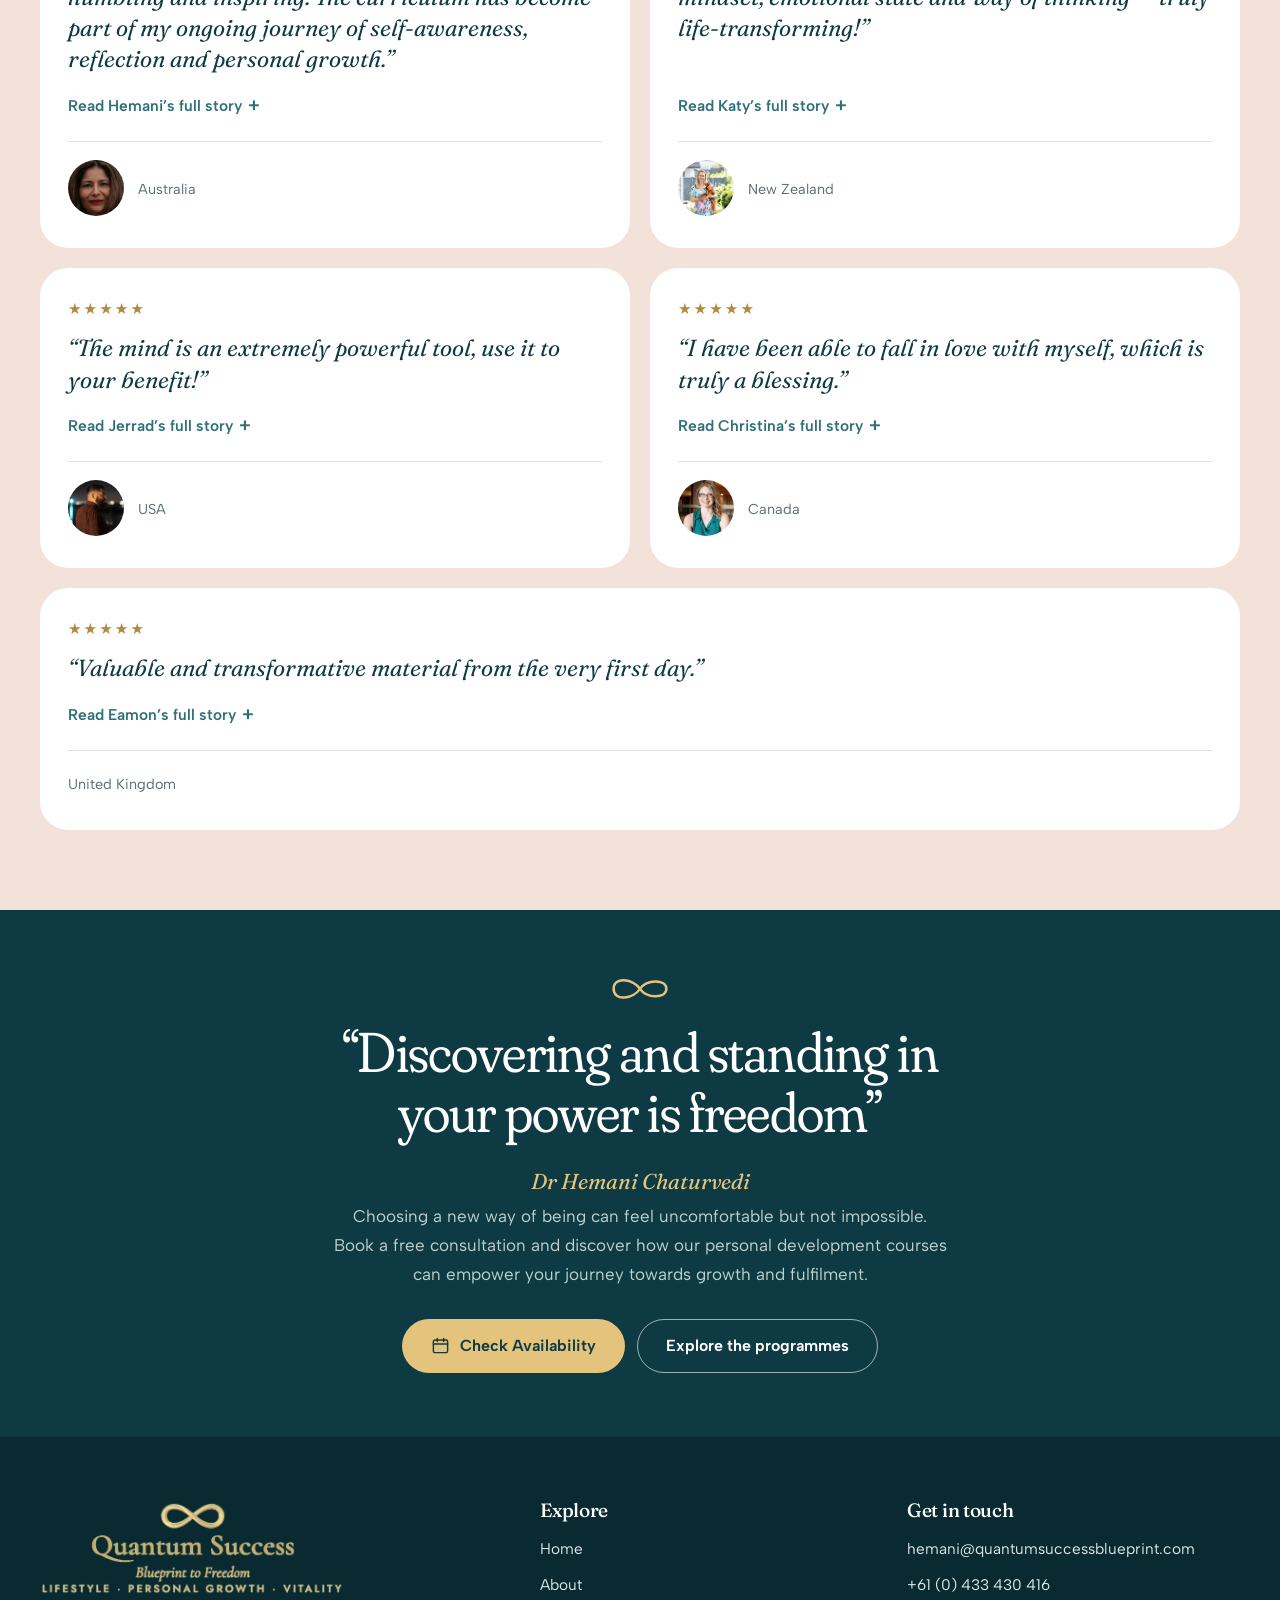
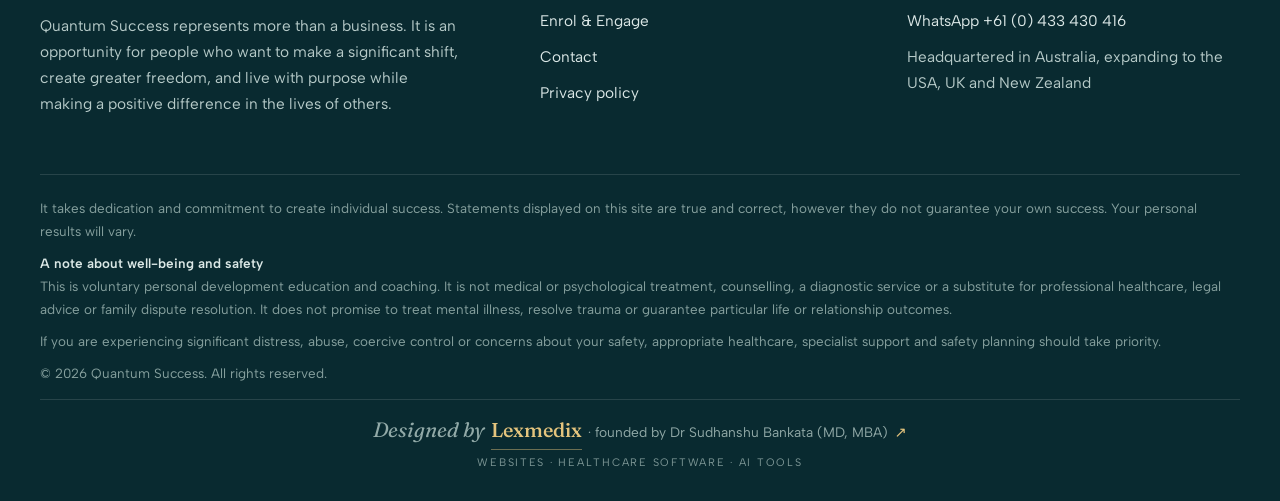
==== commit 22459375: "SEO and AI visibility: structured data, llms.txt, lighter images - Structured data on the main pages" ====
--- a/index.html
+++ b/index.html
@@ -19,8 +19,8 @@
   <link rel="preconnect" href="https://fonts.googleapis.com">
   <link rel="preconnect" href="https://fonts.gstatic.com" crossorigin>
   <link rel="stylesheet" href="https://fonts.googleapis.com/css2?family=Albert+Sans:wght@400;500;600;700&family=Fraunces:ital,opsz,wght,SOFT@0,9..144,300..600,100;1,9..144,300..500,100&display=swap">
-  <link rel="stylesheet" href="assets/css/site.css?v=a69a87ea">
-  <script type="application/ld+json">{"@context":"https://schema.org","@type":"Organization","name":"Quantum Success","alternateName":"Blueprint to Freedom","email":"hemani@quantumsuccessblueprint.com","telephone":"+61433430416","founder":{"@type":"Person","name":"Dr Hemani Chaturvedi"},"description":"World-class online personal development education: lifestyle, personal growth and vitality."}</script>
+  <link rel="stylesheet" href="assets/css/site.css?v=c810a26d">
+  <script type="application/ld+json">{"@context":"https://schema.org","@graph":[{"@type":"WebSite","@id":"https://www.quantumsuccessblueprint.com/#website","url":"https://www.quantumsuccessblueprint.com/","name":"Quantum Success, Blueprint to Freedom","publisher":{"@id":"https://www.quantumsuccessblueprint.com/#org"},"inLanguage":"en-AU"},{"@type":"Organization","@id":"https://www.quantumsuccessblueprint.com/#org","name":"Quantum Success","alternateName":["Blueprint to Freedom","Quantum Success, Blueprint to Freedom"],"url":"https://www.quantumsuccessblueprint.com/","logo":"https://www.quantumsuccessblueprint.com/assets/img/logo.png","image":"https://www.quantumsuccessblueprint.com/assets/img/og-image.jpg","email":"hemani@quantumsuccessblueprint.com","telephone":"+61433430416","foundingDate":"2026","address":{"@type":"PostalAddress","addressCountry":"AU"},"founder":{"@id":"https://www.quantumsuccessblueprint.com/#hemani"},"description":"Online personal development education and individual coaching: lifestyle, personal growth, vitality and leadership.","sameAs":["https://www.linkedin.com/company/blueprintofreedom/","https://www.instagram.com/quantumsuccess.btf/","https://www.facebook.com/profile.php?id=61591704637670"]},{"@type":"Person","@id":"https://www.quantumsuccessblueprint.com/#hemani","name":"Dr Hemani Chaturvedi","honorificPrefix":"Dr","jobTitle":"Founder, Quantum Success","worksFor":{"@id":"https://www.quantumsuccessblueprint.com/#org"},"image":"https://www.quantumsuccessblueprint.com/assets/img/hemani.jpg","url":"https://www.quantumsuccessblueprint.com/about/","description":"Dr Chaturvedi brings close to three decades of professional experience spanning medicine, business consulting, technology, governance, risk, resilience and personal transformation. Her work today embraces trauma-informed spiritual care and chaplaincy, personal development and leadership coaching, and philanthropy.","knowsAbout":["Personal development","Leadership coaching","Spiritual care","Chaplaincy","Governance and risk"],"sameAs":["https://www.linkedin.com/in/drhemanichaturvedi/"]},{"@type":"WebPage","@id":"https://www.quantumsuccessblueprint.com/#page","url":"https://www.quantumsuccessblueprint.com/","name":"Quantum Success, Blueprint to Freedom | Dr Hemani Chaturvedi","isPartOf":{"@id":"https://www.quantumsuccessblueprint.com/#website"},"about":{"@id":"https://www.quantumsuccessblueprint.com/#org"},"dateModified":"2026-11-19","inLanguage":"en-AU"}]}</script>
 </head>
 <body>
 <a class="skip" href="#main">Skip to content</a>
@@ -29,7 +29,7 @@
 <div class="topbar">&ldquo;Discovering and standing in your power is freedom.&rdquo; &ndash; Dr Hemani Chaturvedi</div>
 <header class="site-header">
   <div class="wrap bar">
-    <a class="brand" href="./" aria-label="Quantum Success home"><img src="assets/img/logo.png" alt="Quantum Success, Blueprint to Freedom" width="414" height="131"></a>
+    <a class="brand" href="./" aria-label="Quantum Success home"><img src="assets/img/logo.webp" alt="Quantum Success, Blueprint to Freedom" width="414" height="131"></a>
     <button class="nav-toggle" aria-expanded="false" aria-controls="site-nav"><svg viewBox="0 0 24 24" fill="none" stroke="currentColor" stroke-width="2" stroke-linecap="round"><path d="M4 7h16M4 12h16M4 17h10"/></svg><span class="sr-only">Open menu</span></button>
     <nav class="nav" id="site-nav" aria-label="Main">
       <a href="./" aria-current="page">Home</a><a href="about/">About</a><a href="choose-your-blueprint/">Enrol &amp; Engage</a><a href="videos/">Videos</a><a href="contact-us/">Contact</a>
@@ -56,7 +56,7 @@
     </div>
     <div class="window">
       <svg class="loop" viewBox="0 0 80 36" aria-hidden="true"><path pathLength="1" d="M40 18C32 6 8 2 8 18s24 12 32 0c8-12 32-12 32 0S48 30 40 18z"/></svg>
-      <div class="arch"><img src="assets/img/hero-beach.jpg" alt="A woman reading in a beach chair by a calm turquoise sea" width="2200" height="1241" fetchpriority="high"></div>
+      <div class="arch"><img src="assets/img/hero-beach.webp" alt="A woman reading in a beach chair by a calm turquoise sea" width="2200" height="1241" fetchpriority="high"></div>
       <div class="badge"><img src="assets/img/hemani.jpg" alt="Dr Hemani Chaturvedi" width="62" height="62"><span><b>Dr Hemani Chaturvedi</b><small>Medical doctor turned coach and spiritual care professional</small></span></div>
       <a class="gift" href="#start"><b>Free gift</b>A 7 day online bootcamp for transformation and growth</a>
     </div>
@@ -151,7 +151,7 @@
   </div>
   
   <label class="check"><input type="checkbox" required><span>By ticking this box you agree to receive access via email to the free 7 day mindpower bootcamp. You agree to be contacted by a representative of Quantum Success by phone, text and email.</span></label>
-  <div class="cta-row"><button class="btn btn-deep" type="submit">Yes, sign me up!</button><a class="btn btn-line" href="#" data-wa><svg viewBox="0 0 32 32" fill="currentColor"><path d="M16 3C8.8 3 3 8.8 3 16c0 2.3.6 4.5 1.7 6.4L3 29l6.8-1.8A13 13 0 0016 29c7.2 0 13-5.8 13-13S23.2 3 16 3zm0 23.7c-2 0-3.9-.6-5.5-1.6l-.4-.2-4 1 1.1-3.9-.3-.4A10.7 10.7 0 1116 26.7zm5.9-8c-.3-.2-1.9-.9-2.2-1s-.5-.2-.7.2-.8 1-1 1.2-.4.2-.7.1a8.7 8.7 0 01-4.3-3.8c-.3-.6.3-.5.9-1.7.1-.2 0-.4 0-.5l-1-2.3c-.2-.6-.5-.5-.7-.5h-.6c-.2 0-.6.1-.9.4s-1.2 1.2-1.2 2.9 1.2 3.4 1.4 3.6c.2.2 2.4 3.7 5.9 5.2 2.2.9 3 1 4.1.8.7-.1 1.9-.8 2.2-1.5s.3-1.4.2-1.5-.3-.2-.6-.4z"/></svg> Message on WhatsApp</a></div>
+  <div class="cta-row"><button class="btn btn-deep" type="submit">Yes, sign me up!</button><a class="btn btn-line" href="https://wa.me/61433430416" data-wa><svg viewBox="0 0 32 32" fill="currentColor"><path d="M16 3C8.8 3 3 8.8 3 16c0 2.3.6 4.5 1.7 6.4L3 29l6.8-1.8A13 13 0 0016 29c7.2 0 13-5.8 13-13S23.2 3 16 3zm0 23.7c-2 0-3.9-.6-5.5-1.6l-.4-.2-4 1 1.1-3.9-.3-.4A10.7 10.7 0 1116 26.7zm5.9-8c-.3-.2-1.9-.9-2.2-1s-.5-.2-.7.2-.8 1-1 1.2-.4.2-.7.1a8.7 8.7 0 01-4.3-3.8c-.3-.6.3-.5.9-1.7.1-.2 0-.4 0-.5l-1-2.3c-.2-.6-.5-.5-.7-.5h-.6c-.2 0-.6.1-.9.4s-1.2 1.2-1.2 2.9 1.2 3.4 1.4 3.6c.2.2 2.4 3.7 5.9 5.2 2.2.9 3 1 4.1.8.7-.1 1.9-.8 2.2-1.5s.3-1.4.2-1.5-.3-.2-.6-.4z"/></svg> Message on WhatsApp</a></div>
   <p class="privacy privacy-end">We promise to not spam, rent or sell your information. You can opt out at any time.</p>
   <p class="form-note" role="status" aria-live="polite"></p>
   <datalist id="countries"></datalist>
@@ -183,11 +183,11 @@
   <div class="wrap">
     <div class="fgrid">
       <div>
-        <img class="flogo" src="assets/img/logo-light.png" alt="Quantum Success, Blueprint to Freedom" width="414" height="131">
+        <img class="flogo" src="assets/img/logo-light.webp" alt="Quantum Success, Blueprint to Freedom" width="414" height="131">
         <p style="max-width:42ch">Quantum Success represents more than a business. It is an opportunity for people who want to make a significant shift, create greater freedom, and live with purpose while making a positive difference in the lives of others.</p>
       </div>
       <div>
-        <h4>Explore</h4>
+        <h2>Explore</h2>
         <ul>
           <li><a href="./">Home</a></li>
           <li><a href="about/">About</a></li>
@@ -197,7 +197,7 @@
         </ul>
       </div>
       <div>
-        <h4>Get in touch</h4>
+        <h2>Get in touch</h2>
         <ul>
           <li><a href="mailto:hemani@quantumsuccessblueprint.com">hemani@quantumsuccessblueprint.com</a></li>
           <li><a href="tel:+61433430416">+61 (0) 433 430 416</a></li>
--- a/assets/css/site.css
+++ b/assets/css/site.css
@@ -242,7 +242,7 @@
 .site-footer{background:var(--deep-2);color:#b6cac8;padding:64px 0 28px;font-size:.96rem}
 .fgrid{display:grid;grid-template-columns:minmax(0,1fr);gap:34px;margin-bottom:40px}
 .flogo{height:96px;max-width:100%;width:auto;margin-bottom:16px}
-.site-footer h4{font:500 1.2rem/1 var(--display);color:#fff;margin-bottom:16px}
+.site-footer h2,.site-footer h4{font:500 1.2rem/1 var(--display);color:#fff;margin-bottom:16px}
 .site-footer a{color:#dbe7e6;text-decoration:none}
 .site-footer a:hover{color:var(--sun)}
 .site-footer ul{list-style:none;margin:0;padding:0;display:grid;gap:10px}
